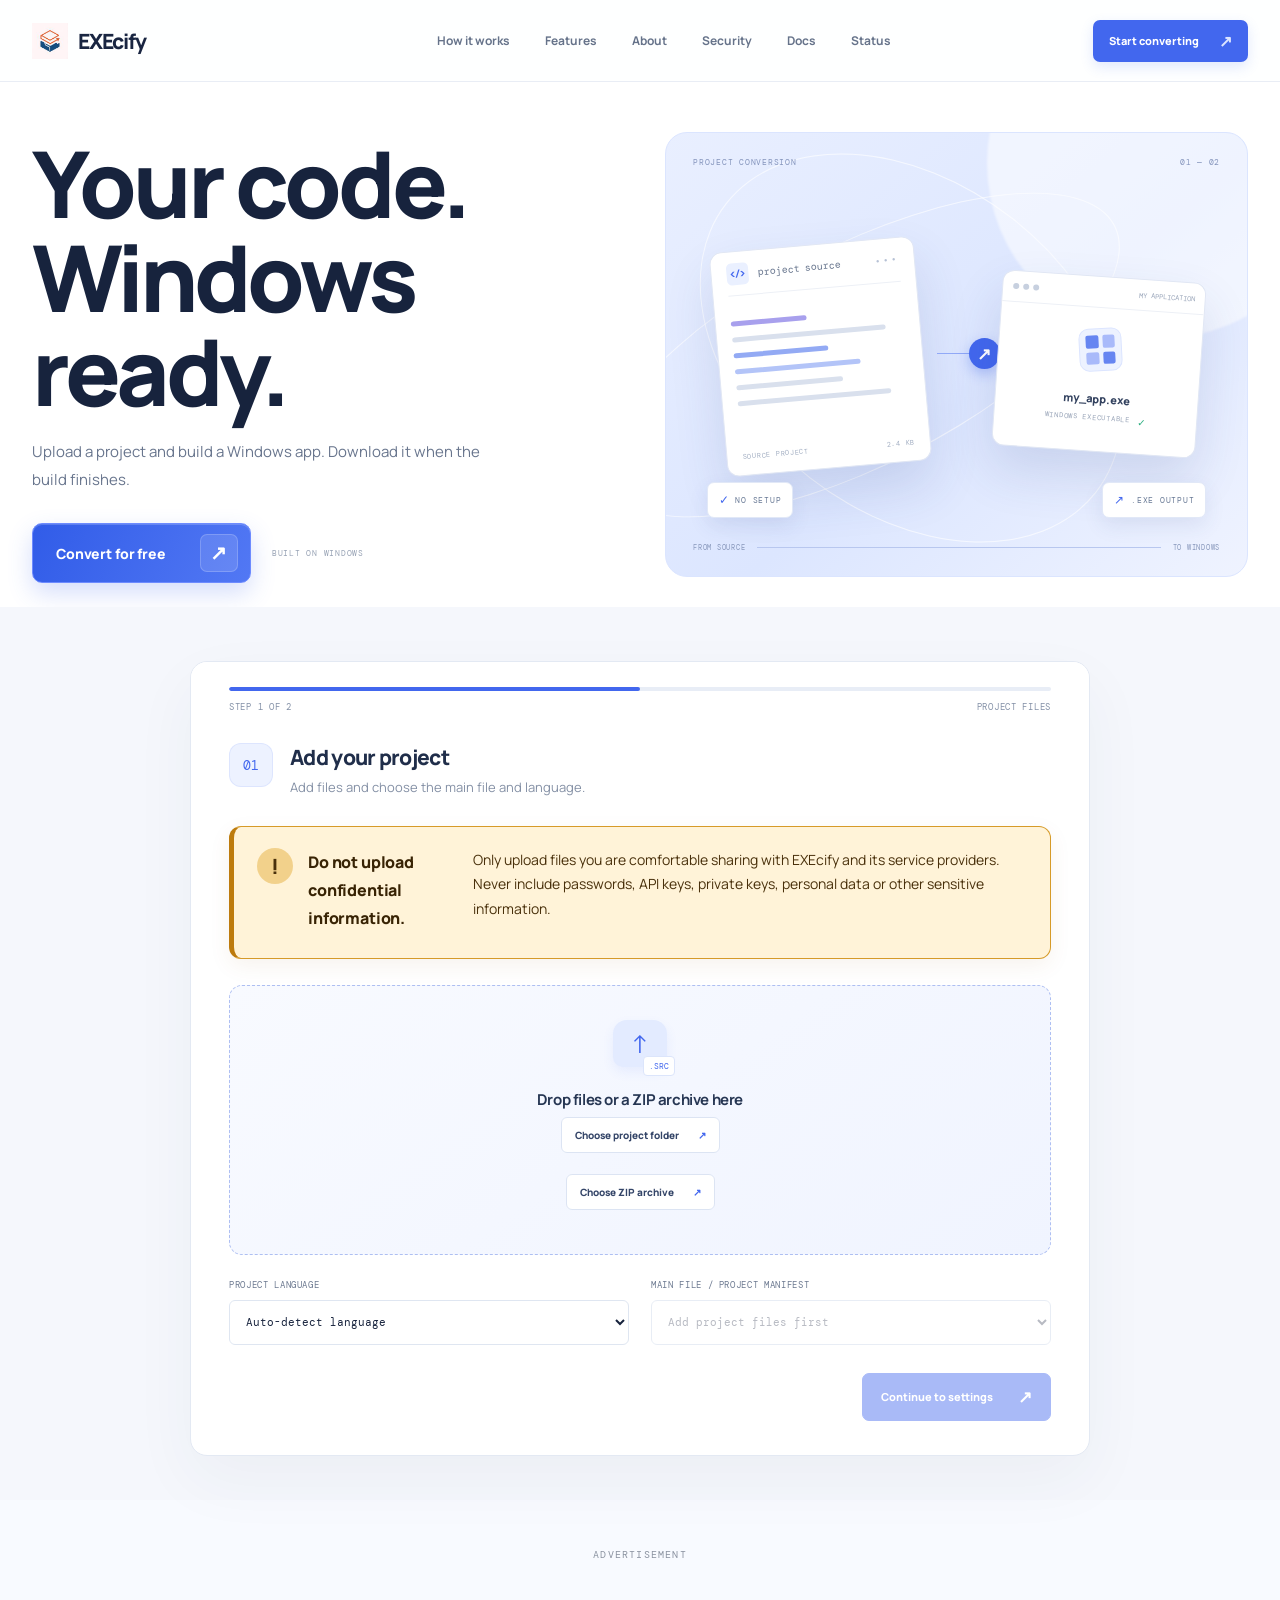
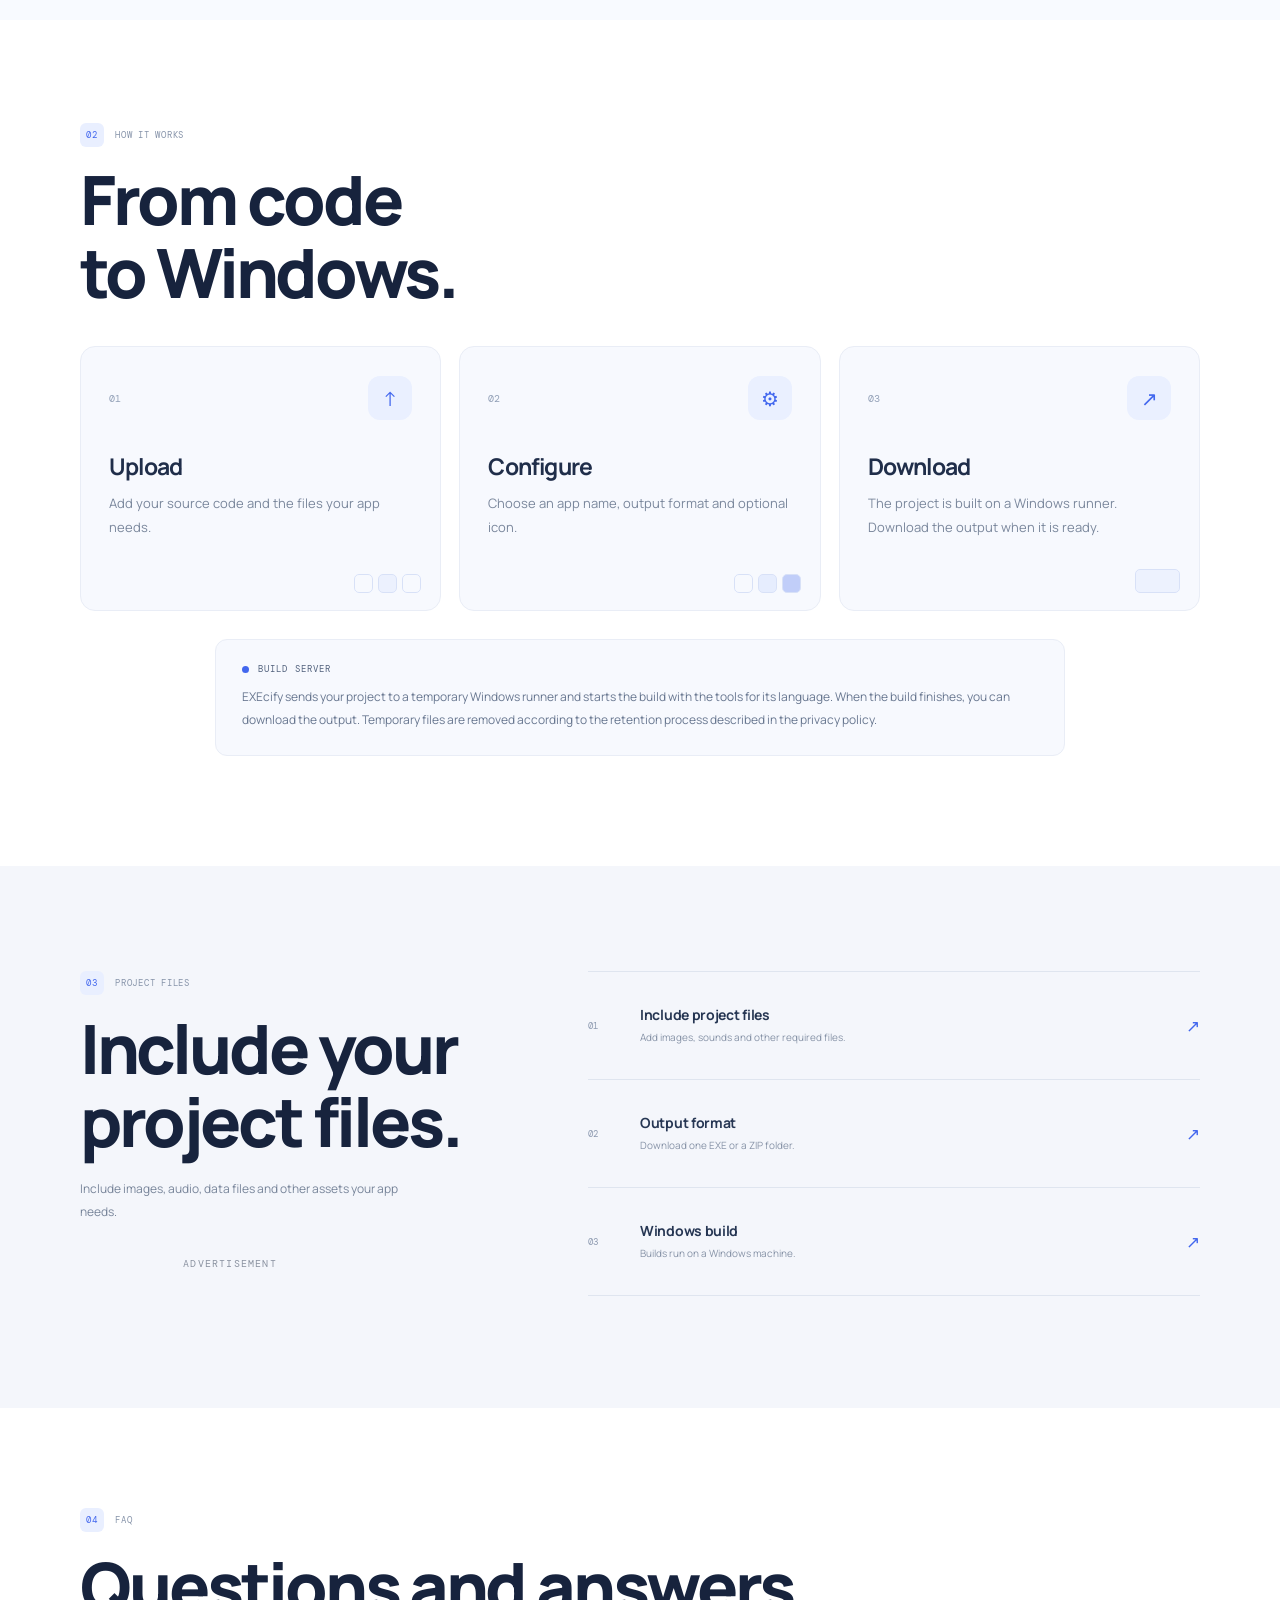
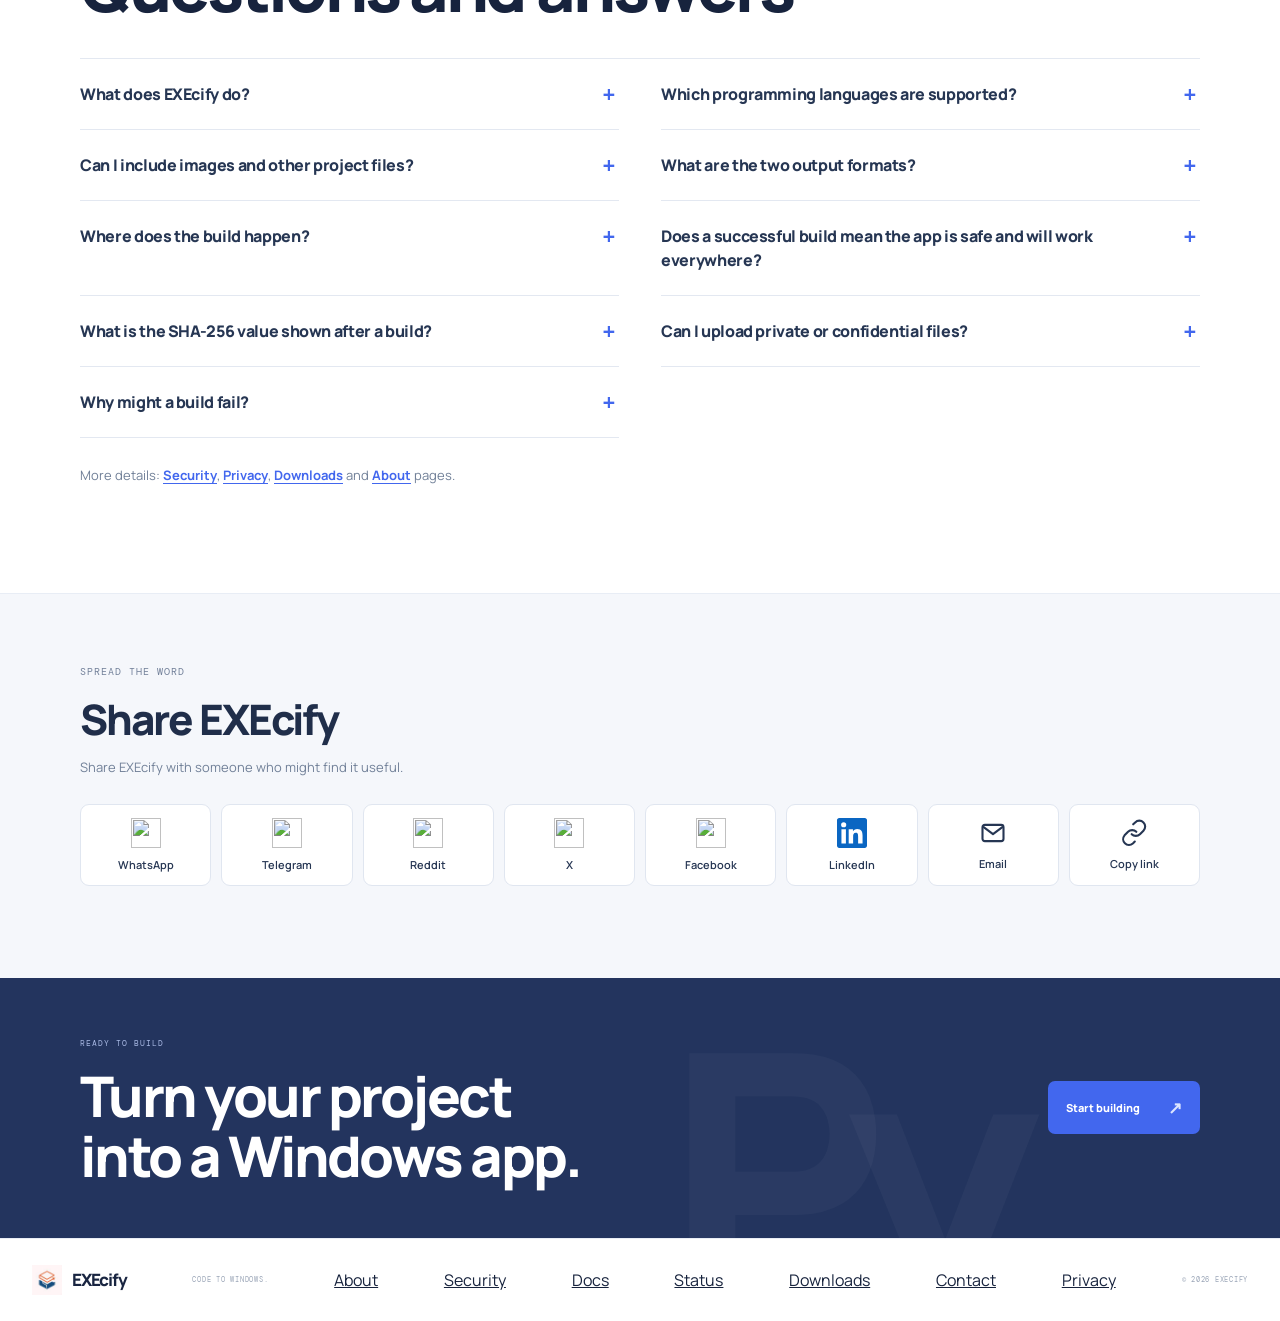
==== index.html @ 3b047657 "Remove unnecessary small builder helper text" ====
<!doctype html>
<html lang="en">
<head>
  <meta charset="utf-8">
  <meta name="viewport" content="width=device-width,initial-scale=1">
  <meta name="theme-color" content="#f8faff" media="(prefers-color-scheme: light)">
  <meta name="theme-color" content="#101522" media="(prefers-color-scheme: dark)">
  <meta name="description" content="Turn supported Python, JavaScript, TypeScript, C, C++, C#, Go, Rust and Java projects into Windows executables. Upload your project, set the build options and download the result."><meta name="robots" content="index,follow,max-image-preview:large"><link rel="canonical" href="https://martgeluk11-dev.github.io/"><meta property="og:type" content="website"><meta property="og:site_name" content="EXEcify"><meta property="og:title" content="EXEcify — Build Windows EXE Files Online"><meta property="og:description" content="Build a Windows executable from a supported coding project. Upload the source files and assets, choose the build options and download the result."><meta property="og:url" content="https://martgeluk11-dev.github.io/"><meta property="og:image" content="https://martgeluk11-dev.github.io/static/execify-logo.svg"><meta name="twitter:card" content="summary"><meta name="twitter:title" content="EXEcify — Online Windows EXE Builder"><meta name="twitter:description" content="Build Windows EXE files online from Python, JavaScript, C, C++, C#, Go, Rust and Java projects.">
  <title>EXEcify — Build Windows EXE Files Online</title>
  <link rel="icon" href="./static/execify-logo.svg?v=3" type="image/svg+xml">
  <link rel="preconnect" href="https://fonts.googleapis.com">
  <link rel="preconnect" href="https://fonts.gstatic.com" crossorigin>
  <link href="https://fonts.googleapis.com/css2?family=DM+Mono:wght@400;500&family=Manrope:wght@400;500;600;700;800&display=swap" rel="stylesheet">
  <link rel="stylesheet" href="./static/style.css?v=19">
  <style>
    .mobile-320-ad { display:none; }
    @media (max-width:600px) {
      .desktop-native-ad { display:none !important; }
      .mobile-320-ad { display:flex !important; }
    }
  </style>
  <script src="https://challenges.cloudflare.com/turnstile/v0/api.js" async defer></script>

  <script type="application/ld+json">
  {
    "@context": "https://schema.org",
    "@graph": [
      {
        "@type": "Organization",
        "@id": "https://martgeluk11-dev.github.io/#organization",
        "name": "EXEcify",
        "url": "https://martgeluk11-dev.github.io/",
        "logo": "https://martgeluk11-dev.github.io/static/execify-logo.svg",
        "sameAs": [
          "https://github.com/martgeluk11-dev/martgeluk11-dev.github.io",
          "https://github.com/martgeluk11-dev/PY2EXEONLINE"
        ]
      },
      {
        "@type": "SoftwareApplication",
        "@id": "https://martgeluk11-dev.github.io/#software",
        "name": "EXEcify",
        "url": "https://martgeluk11-dev.github.io/",
        "applicationCategory": "DeveloperApplication",
        "operatingSystem": "Web browser; generates Windows executables",
        "description": "A browser-based service for building Windows executables from supported source-code projects.",
        "offers": { "@type": "Offer", "price": "0", "priceCurrency": "USD" },
        "publisher": { "@id": "https://martgeluk11-dev.github.io/#organization" }
      }
    ]
  }
  </script>
</head>
<body>
  <header class="site-header">
    <div class="header-inner">
      <a class="brand" href="/" aria-label="EXEcify home">
        <img class="brand-logo" src="./static/execify-logo.svg" alt="EXEcify logo">
        <span>EXEcify</span>
      </a>
      <nav class="main-nav" aria-label="Main navigation">
        <a href="#how-it-works">How it works</a>
        <a href="#features">Features</a>
        <a href="./about.html">About</a>
        <a href="./security.html">Security</a>
        <a href="./docs.html">Docs</a><a href="./status.html">Status</a>
      </nav>
      <a class="header-cta" href="#builder">Start converting <span>↗</span></a>
    </div>
  </header>

  <main>
    <section class="hero">
      <div class="hero-inner">
        <div class="hero-copy">
          
          <h1>Your code.<br><span>Windows ready.</span></h1>
          <p class="hero-lead">Upload a project and build a Windows app. Download it when the build finishes.</p>
          <div class="hero-actions">
            <a class="primary-cta" href="#builder">Convert for free <span>↗</span></a>
            <span class="hero-caption">BUILT ON WINDOWS</span>
          </div>
        </div>

        <div class="hero-visual" aria-label="Illustration showing a coding project becoming a Windows executable">
          <div class="visual-glow"></div>
          <div class="visual-orbit orbit-a"></div>
          <div class="visual-orbit orbit-b"></div>
          <div class="visual-top-label"><span>PROJECT CONVERSION</span><span>01 — 02</span></div>
          <div class="visual-code-card">
            <div class="code-card-head"><span class="code-file-icon">&lt;/&gt;</span><span>project source</span><span class="code-dots">•••</span></div>
            <div class="code-lines"><i class="code-purple"></i><i class="code-long"></i><i class="code-short"></i><i class="code-blue"></i><i class="code-medium"></i><i class="code-long"></i></div>
            <div class="code-card-foot"><span>SOURCE PROJECT</span><span>2.4 KB</span></div>
          </div>
          <div class="conversion-path"><span></span><b>↗</b><span></span></div>
          <div class="visual-exe-card">
            <div class="exe-window-bar"><i></i><i></i><i></i><span>MY APPLICATION</span></div>
            <div class="exe-app-icon"><span class="app-window"><i></i><i></i><i></i><i></i></span></div>
            <div class="exe-app-name">my_app.exe</div>
            <div class="exe-app-meta">WINDOWS EXECUTABLE <span>✓</span></div>
          </div>
          <div class="visual-sticker sticker-one"><span>✓</span> NO SETUP</div>
          <div class="visual-sticker sticker-two"><span>↗</span> .EXE OUTPUT</div>
          <div class="visual-bottom"><span>FROM SOURCE</span><span class="visual-bottom-line"></span><span>TO WINDOWS</span></div>
        </div>
      </div>
      
    </section>



    <section class="builder-section" id="builder">
      <div class="section-wrap">
        <div class="builder wizard-builder">
          <div class="wizard-progress" aria-label="Build setup progress">
            <div class="wizard-progress-track"><span id="wizard-progress-fill"></span></div>
            <div class="wizard-progress-label"><span id="wizard-step-label">STEP 1 OF 2</span><span id="wizard-step-name">PROJECT FILES</span></div>
          </div>

          <section class="builder-main wizard-panel" id="step-one" aria-labelledby="step-one-title">
            <div class="builder-step">
              <div class="step-number">01</div>
              <div class="step-copy"><h3 id="step-one-title">Add your project</h3><p>Add files and choose the main file and language.</p></div>
            </div>

            <div class="upload-warning" role="note"><strong>Do not upload confidential information.</strong> Only upload files you are comfortable sharing with EXEcify and its service providers. Never include passwords, API keys, private keys, personal data or other sensitive information.</div>

            <div class="drop" id="drop">
              <input id="files" type="file" multiple aria-label="Choose project files">
              <input id="zip-file" type="file" accept=".zip,application/zip" hidden aria-label="Choose ZIP project archive">
              <div class="upload-illustration"><span class="upload-cloud">↑</span><span class="upload-file">.SRC</span></div>
              <b>Drop files or a ZIP archive here</b>
              <p><button type="button" class="folder-button" id="folder-button">Choose project folder <span>↗</span></button></p>
              <p><button type="button" class="folder-button" id="zip-button">Choose ZIP archive <span>↗</span></button></p>
              <input id="folder" type="file" webkitdirectory multiple hidden>
            </div>

            <div class="file-summary" id="file-summary" hidden>
              <div class="summary-top"><b id="file-count">0 files</b><button id="clear" type="button">Remove all <span>×</span></button></div>
              <div class="file-list" id="file-list"></div>
            </div>

            <div class="wizard-fields">
              <div class="field">
                <label for="language">PROJECT LANGUAGE</label>
                <select id="language">
                  <option value="auto">Auto-detect language</option>
                  <option value="python">Python</option>
                  <option value="node">JavaScript / Node.js</option>
                  <option value="typescript">TypeScript</option>
                  <option value="c">C</option>
                  <option value="cpp">C++</option>
                  <option value="csharp">C# / .NET</option>
                  <option value="go">Go</option>
                  <option value="rust">Rust</option>
                  <option value="java">Java</option>
                </select>
              </div>
              <div class="field entry-field">
                <label for="entry">MAIN FILE / PROJECT MANIFEST</label>
                <select id="entry" disabled><option value="">Add project files first</option></select>
              </div>
            </div>

            <div class="wizard-actions wizard-actions-end">
              <button class="wizard-next" id="next-step" type="button" disabled>Continue to settings <span>↗</span></button>
            </div>
          </section>

          <section class="settings-column wizard-panel" id="step-two" aria-labelledby="step-two-title" hidden>
            <div class="builder-step">
              <div class="step-number">02</div>
              <div class="step-copy"><h3 id="step-two-title">Configure your app</h3><p>Set a name, format and optional icon.</p></div>
            </div>

            <div class="field">
              <label for="appname">APPLICATION NAME</label>
              <input id="appname" value="my_app" maxlength="48" placeholder="my_app">
            </div>
            <div class="field">
              <label>OUTPUT FORMAT</label>
              <div class="segments" id="formats">
                <button type="button" class="selected" data-value="onefile"><span class="format-icon">↧</span><b>Single file</b><small>One .exe</small></button>
                <button type="button" data-value="folder"><span class="format-icon">▤</span><b>App folder</b><small>ZIP + files</small></button>
              </div>
            </div>
            <div class="field">
              <label for="icon">APPLICATION ICON <em>OPTIONAL</em></label>
              <label class="icon-picker"><span class="ico-badge">ICO</span><b id="icon-name">Choose an icon</b><input id="icon" type="file" accept=".ico"><span class="icon-browse">BROWSE ↗</span></label>
              <small>Python builds only. Use a .ico file.</small>
            </div>

            <div class="security"><div class="cf-turnstile" data-sitekey="0x4AAAAAAFzcsHnZICFxC91i"></div></div>
            <div class="wizard-actions wizard-actions-between">
              <button class="wizard-back" id="back-step" type="button">← Back</button>
              <button class="build" id="build" type="button" disabled><span>Build my Windows app</span><b>↗</b></button>
            </div>
            <div class="status" id="status" role="status" aria-live="polite"></div>
            <section class="build-verification" id="build-verification" hidden aria-live="polite">
              <div class="verification-heading"><span>BUILD CHECK</span><span id="verification-filename"></span></div>
              <div class="verification-label">SHA-256 CHECKSUM</div>
              <code id="verification-hash" tabindex="0">Calculating…</code>
              <div class="verification-actions">
                <button type="button" id="copy-hash">Copy hash</button>
                <a id="virustotal-link" href="#" target="_blank" rel="noopener noreferrer">Search on VirusTotal ↗</a>
              </div>
              <details class="verification-help">
                <summary>How to check the file</summary>
                <ol>
                  <li>Click <b>Copy hash</b> to copy the SHA-256 checksum.</li>
                  <li>Click <b>Search on VirusTotal</b>. EXEcify opens a search for that exact checksum.</li>
                  <li>Review any existing scan. No result means the file has not been scanned.</li>
                </ol>
                <p>You can upload the EXE to VirusTotal yourself. Uploaded files are shared with its security partners.</p>
                <p>A matching hash identifies the exact file. A clean scan is not a safety guarantee.</p>
              </details>
              <p>EXEcify never uploads your file to VirusTotal automatically.</p>
            </section>
            <div class="progress" id="progress"><i></i></div>
          </section>
        </div>
      </div>
    </section>




    <section class="desktop-native-ad" aria-label="Advertisement" style="display:flex;justify-content:center;align-items:center;padding:28px 16px;min-height:120px;overflow:hidden">
      <div style="width:100%;max-width:728px;text-align:center">
        <small style="display:block;color:#8b93a1;font:10px 'DM Mono',monospace;letter-spacing:.12em;margin-bottom:10px">ADVERTISEMENT</small>
        <script async="async" data-cfasync="false" src="https://bauval.org/21/9074a0d28f1af45d1d6735bbf7a3620b"></script>
        <div id="container-9074a0d28f1af45d1d6735bbf7a3620b"></div>
      </div>
    </section>

    <section class="mobile-320-ad" aria-label="Mobile advertisement" style="justify-content:center;align-items:center;padding:18px 8px;min-height:82px;overflow:hidden">
      <div style="width:320px;max-width:100%;text-align:center">
        <small style="display:block;color:#8b93a1;font:10px 'DM Mono',monospace;letter-spacing:.12em;margin-bottom:8px">ADVERTISEMENT</small>
        <script>
          atOptions = {
            'key' : 'e19510089d17cf9d978406ed33d668c1',
            'format' : 'iframe',
            'height' : 50,
            'width' : 320,
            'params' : {}
          };
        </script>
        <script src="https://bauval.org/22/e19510089d17cf9d978406ed33d668c1"></script>
      </div>
    </section>

    <section class="how-section" id="how-it-works">
      <div class="section-wrap">
        <div class="how-heading">
          <div><div class="section-kicker"><span>02</span> HOW IT WORKS</div><h2>From code<br><span>to Windows.</span></h2></div>
          
        </div>
        <div class="steps-grid">
          <article class="info-step"><div class="info-step-top"><span>01</span><span class="info-step-symbol">↑</span></div><h3>Upload</h3><p>Add your source code and the files your app needs.</p><div class="step-decoration upload-deco"><i></i><i></i><i></i></div></article>
          <article class="info-step"><div class="info-step-top"><span>02</span><span class="info-step-symbol">⚙</span></div><h3>Configure</h3><p>Choose an app name, output format and optional icon.</p><div class="step-decoration config-deco"><i></i><i></i><i></i></div></article>
          <article class="info-step"><div class="info-step-top"><span>03</span><span class="info-step-symbol">↗</span></div><h3>Download</h3><p>The project is built on a Windows runner. Download the output when it is ready.</p><div class="step-decoration download-deco"><i></i></div></article>
        </div>
        <div class="build-explainer">
          <div class="build-explainer-label"><span></span> BUILD SERVER</div>
          <p>EXEcify sends your project to a temporary Windows runner and starts the build with the tools for its language. When the build finishes, you can download the output. Temporary files are removed according to the retention process described in the privacy policy.</p>
        </div>
      </div>
    </section>

    <section class="features-section" id="features">
      <div class="section-wrap features-inner">
        <div class="features-copy">
          <div class="section-kicker"><span>03</span> PROJECT FILES</div>
          <h2>Include your<br><span>project files.</span></h2>
          <p>Include images, audio, data files and other assets your app needs.</p>
          <div class="square-ad" aria-label="Advertisement" style="margin-top:34px;width:300px;max-width:100%;text-align:center">
            <small style="display:block;color:#8b93a1;font:10px 'DM Mono',monospace;letter-spacing:.12em;margin-bottom:10px">ADVERTISEMENT</small>
            <script>
              atOptions = {
                'key' : '436c1281d64e972fc5c6fca658a73796',
                'format' : 'iframe',
                'height' : 250,
                'width' : 300,
                'params' : {}
              };
            </script>
            <script src="https://bauval.org/22/436c1281d64e972fc5c6fca658a73796"></script>
          </div>

        </div>
        <div class="feature-list">
          <div class="feature-row"><span class="feature-number">01</span><div><h3>Include project files</h3><p>Add images, sounds and other required files.</p></div><span class="feature-arrow">↗</span></div>
          <div class="feature-row"><span class="feature-number">02</span><div><h3>Output format</h3><p>Download one EXE or a ZIP folder.</p></div><span class="feature-arrow">↗</span></div>
          <div class="feature-row"><span class="feature-number">03</span><div><h3>Windows build</h3><p>Builds run on a Windows machine.</p></div><span class="feature-arrow">↗</span></div>
        </div>
      </div>
    </section>

    <section class="faq-section" id="faq">
      <div class="section-wrap">
        <div class="section-kicker"><span>04</span> FAQ</div>
        <h2>Questions and answers</h2>
        <div class="faq-grid">
          <details class="faq-item"><summary>What does EXEcify do?</summary><div class="faq-answer"><p>EXEcify packages supported coding projects into Windows apps. Upload the project, select its language and entry file, choose the output format, then download the EXE or ZIP. It does not write or debug code.</p></div></details>
          <details class="faq-item"><summary>Which programming languages are supported?</summary><div class="faq-answer"><p>EXEcify supports Python, JavaScript, TypeScript, C, C++, C#/.NET, Go, Rust and Java. Support depends on the project structure, dependencies and build tools it needs.</p></div></details>
          <details class="faq-item"><summary>Can I include images and other project files?</summary><div class="faq-answer"><p>Yes. You can upload individual files, a project folder or a ZIP archive. Include the dependencies and assets your app uses, then select the correct entry file.</p></div></details>
          <details class="faq-item"><summary>What are the two output formats?</summary><div class="faq-answer"><p>Single file packages the app into one EXE when the language and project support it. App folder keeps the EXE and its required files together in a ZIP.</p></div></details>
          <details class="faq-item"><summary>Where does the build happen?</summary><div class="faq-answer"><p>The build runs on a temporary Windows runner. It does not run in your browser. Build time varies with the project and the dependencies it needs.</p></div></details>
          <details class="faq-item"><summary>Does a successful build mean the app is safe and will work everywhere?</summary><div class="faq-answer"><p>No. A successful build means the build process produced an output. It does not test the app or check it for malware. Test the result yourself. Windows may warn about unsigned or unfamiliar files.</p></div></details>
          <details class="faq-item"><summary>What is the SHA-256 value shown after a build?</summary><div class="faq-answer"><p>The SHA-256 value identifies the downloaded file. You can search the hash on VirusTotal for an existing report. EXEcify does not upload the file. If no report exists, that does not mean the file is safe.</p></div></details>
          <details class="faq-item"><summary>Can I upload private or confidential files?</summary><div class="faq-answer"><p>Do not upload confidential files or anything containing passwords, API keys, access tokens, private keys or personal data. Remove sensitive information before you upload a project.</p></div></details>
          <details class="faq-item"><summary>Why might a build fail?</summary><div class="faq-answer"><p>A build can fail if files are missing, settings are incorrect, dependencies cannot be installed or the project needs unsupported tools. Check the error message and review the project setup.</p></div></details>
        </div>
        <p class="faq-more">More details: <a href="./security.html">Security</a>, <a href="./privacy.html">Privacy</a>, <a href="./downloads.html">Downloads</a> and <a href="./about.html">About</a> pages.</p>
      </div>
    </section>

    <section class="share-section" aria-labelledby="share-title">
      <div class="share-inner">
        <div class="share-copy">
          <span class="share-kicker">SPREAD THE WORD</span>
          <h2 id="share-title">Share EXEcify</h2>
          <p>Share EXEcify with someone who might find it useful.</p>
        </div>
        <div class="share-options" aria-label="Share EXEcify">
          <a class="share-option" href="https://wa.me/?text=Build%20Windows%20EXE%20files%20online%20with%20EXEcify%3A%20https%3A%2F%2Fmartgeluk11-dev.github.io%2F" target="_blank" rel="noopener noreferrer"><img class="share-brand-icon" src="https://cdn.simpleicons.org/whatsapp/25D366" alt="" aria-hidden="true"><span>WhatsApp</span></a>
          <a class="share-option" href="https://t.me/share/url?url=https%3A%2F%2Fmartgeluk11-dev.github.io%2F&text=Build%20Windows%20EXE%20files%20online%20with%20EXEcify" target="_blank" rel="noopener noreferrer"><img class="share-brand-icon" src="https://cdn.simpleicons.org/telegram/26A5E4" alt="" aria-hidden="true"><span>Telegram</span></a>
          <a class="share-option" href="https://www.reddit.com/submit?url=https%3A%2F%2Fmartgeluk11-dev.github.io%2F&title=EXEcify%20%E2%80%94%20Build%20Windows%20EXE%20Files%20Online" target="_blank" rel="noopener noreferrer"><img class="share-brand-icon" src="https://cdn.simpleicons.org/reddit/FF4500" alt="" aria-hidden="true"><span>Reddit</span></a>
          <a class="share-option" href="https://x.com/intent/post?url=https%3A%2F%2Fmartgeluk11-dev.github.io%2F&text=Build%20Windows%20EXE%20files%20online%20with%20EXEcify" target="_blank" rel="noopener noreferrer"><img class="share-brand-icon share-x-icon" src="https://cdn.simpleicons.org/x/currentColor" alt="" aria-hidden="true"><span>X</span></a>
          <a class="share-option" href="https://www.facebook.com/sharer/sharer.php?u=https%3A%2F%2Fmartgeluk11-dev.github.io%2F" target="_blank" rel="noopener noreferrer"><img class="share-brand-icon" src="https://cdn.simpleicons.org/facebook/0866FF" alt="" aria-hidden="true"><span>Facebook</span></a>
          <a class="share-option" href="https://www.linkedin.com/sharing/share-offsite/?url=https%3A%2F%2Fmartgeluk11-dev.github.io%2F" target="_blank" rel="noopener noreferrer"><svg class="share-brand-icon" viewBox="0 0 24 24" role="img" aria-label="LinkedIn" xmlns="http://www.w3.org/2000/svg"><path fill="#0A66C2" d="M20.447 20.452h-3.554v-5.569c0-1.328-.027-3.037-1.852-3.037-1.853 0-2.136 1.445-2.136 2.939v5.667H9.35V9h3.414v1.561h.049c.476-.9 1.637-1.85 3.37-1.85 3.601 0 4.267 2.37 4.267 5.455v6.286zM5.337 7.433a2.062 2.062 0 1 1 0-4.124 2.062 2.062 0 0 1 0 4.124zM7.119 20.452H3.555V9h3.564v11.452zM22.225 0H1.771C.792 0 0 .774 0 1.729v20.542C0 23.227.792 24 1.771 24h20.451C23.2 24 24 23.227 24 22.271V1.729C24 .774 23.2 0 22.222 0z"/></svg><span>LinkedIn</span></a>
          <a class="share-option" href="mailto:?subject=EXEcify%20%E2%80%94%20Build%20Windows%20EXE%20Files%20Online&body=Check%20out%20EXEcify%3A%20https%3A%2F%2Fmartgeluk11-dev.github.io%2F"><svg class="share-action-icon" viewBox="0 0 24 24" aria-hidden="true"><rect x="3" y="5" width="18" height="14" rx="2"></rect><path d="m4 7 8 6 8-6"></path></svg><span>Email</span></a>
          <button class="share-option share-copy" id="copy-share-link" type="button"><svg class="share-action-icon" viewBox="0 0 24 24" aria-hidden="true"><path d="M10 13a5 5 0 0 0 7.1 0l3-3a5 5 0 0 0-7.1-7.1l-1.7 1.7"></path><path d="M14 11a5 5 0 0 0-7.1 0l-3 3A5 5 0 0 0 11 21l1.7-1.7"></path></svg><span>Copy link</span></button>
        </div>
        <p class="share-feedback" id="share-feedback" role="status" aria-live="polite"></p>
      </div>
    </section>

    <section class="closing-banner">
      <div class="closing-banner-inner"><div><span class="closing-kicker">READY TO BUILD</span><h2>Turn your project<br>into a Windows app.</h2></div><a href="#builder" class="closing-cta">Start building <span>↗</span></a><div class="closing-watermark">Py<span>.</span></div></div>
    </section>
  </main>

  <footer class="site-footer">
    <div class="footer-inner"><a class="brand footer-brand" href="/"><img class="brand-logo" src="./static/execify-logo.svg" alt="EXEcify logo"><span>EXEcify</span></a><span>CODE TO WINDOWS.</span><a href="./about.html">About</a><a href="./security.html">Security</a><a href="./docs.html">Docs</a><a href="./status.html">Status</a><a href="./downloads.html">Downloads</a><a href="./contact.html">Contact</a><a href="./privacy.html">Privacy</a><span>© 2026 EXECIFY</span></div>
  </footer>
  <script>
    (function(){
      const button=document.getElementById('copy-share-link');
      const feedback=document.getElementById('share-feedback');
      if(!button||!feedback)return;
      button.addEventListener('click',async()=>{
        try{
          await navigator.clipboard.writeText('https://martgeluk11-dev.github.io/');
          feedback.textContent='Link copied to clipboard.';
        }catch(_){
          feedback.textContent='Copy unavailable. You can copy the address from your browser.';
        }
      });
    })();
  </script>
  <script src="./static/app.js?v=11"></script>
  <script data-cfasync="false" src="https://bauval.org/14/32b20b9e6ec0e0db647e18b7d28aa039"></script>
</body>
</html>
---- static/style.css ----
:root{
  color-scheme:light;
  --ink:#17233d;--muted:#66748e;--blue:#4267ee;--blue-dark:#3154d8;--blue-pale:#edf2ff;
  --line:#e7ecf5;--paper:#f8faff;--white:#fff;--navy:#1c2a4c;
  --display:"Manrope",Arial,sans-serif;--mono:"DM Mono",monospace;
}
*{box-sizing:border-box}
html{scroll-behavior:smooth;scroll-padding-top:92px}
body{margin:0;background:var(--paper);color:var(--ink);font-family:var(--display);min-height:100vh;overflow-x:hidden}
button,input,select{font:inherit}button{color:inherit}a{color:inherit}
.site-header{height:82px;position:relative;z-index:5;background:#ffffffed;border-bottom:1px solid #e9edf5}
.header-inner,.footer-inner{width:min(1240px,calc(100% - 64px));height:100%;margin:auto;display:flex;align-items:center;justify-content:space-between}
.brand{display:inline-flex;align-items:center;gap:10px;text-decoration:none;font-size:21px;font-weight:800;letter-spacing:-1.2px;color:#192541}
.brand-period{color:var(--blue)}
.brand-logo{width:36px;height:36px;display:block;object-fit:contain;flex:0 0 auto}
.main-nav{display:flex;gap:35px;margin-left:90px}
.main-nav a{text-decoration:none;color:#66738a;font-size:12px;font-weight:700;transition:color .2s}.main-nav a:hover{color:var(--blue)}
.header-cta{height:42px;padding:0 16px;display:flex;align-items:center;gap:20px;text-decoration:none;background:var(--blue);color:#fff;border-radius:7px;font-size:11px;font-weight:800;box-shadow:0 5px 13px #4267ee27;transition:background .2s,transform .2s}
.header-cta span{font-size:16px;color:#dbe4ff}.header-cta:hover,.primary-cta:hover,.closing-cta:hover{background:var(--blue-dark);transform:translateY(-2px)}
.hero{position:relative;background:#fff;overflow:hidden}
.hero-inner{width:min(1240px,calc(100% - 64px));min-height:0;margin:auto;display:grid;grid-template-columns:1fr 1fr;align-items:center;gap:50px;padding:30px 0 10px}
.hero-copy{padding:0 0 14px;position:relative;z-index:2}
.hero-kicker,.section-kicker,.hero-caption,.hero-edge,.visual-top-label,.visual-bottom,.code-card-foot,.exe-app-meta,.visual-sticker,.closing-kicker,.site-footer .footer-inner>span{font-family:var(--mono);letter-spacing:.75px}
.hero-kicker{display:flex;align-items:center;gap:10px;color:#77849b;font-size:10px}
.kicker-dot{width:7px;height:7px;background:#37bd91;border-radius:50%;box-shadow:0 0 0 4px #37bd911a}
.hero h1{margin:24px 0 20px;font-size:clamp(59px,6.5vw,86px);line-height:.99;letter-spacing:-.035em;font-weight:800;color:#182541}
.hero h1 span{color:var(--blue)}
.hero-lead{max-width:480px;color:#68758d;font-size:15px;line-height:1.85;margin:0}
.hero-actions{display:flex;align-items:center;gap:21px;margin-top:30px;flex-wrap:wrap}
.primary-cta{position:relative;display:inline-flex;align-items:center;justify-content:space-between;gap:34px;min-width:218px;min-height:60px;padding:10px 12px 10px 23px;background:linear-gradient(115deg,#315ce8 0%,#5278f4 100%);color:#fff;text-decoration:none;font-size:14px;font-weight:800;letter-spacing:-.01em;border:1px solid #6d8bff;border-radius:10px;box-shadow:0 10px 24px #4267ee38, inset 0 1px 0 #ffffff30;transition:transform .22s ease,box-shadow .22s ease,filter .22s ease}
.primary-cta span{width:38px;height:38px;display:grid;place-items:center;flex:none;border-radius:7px;background:#ffffff20;border:1px solid #ffffff30;color:#fff;font-size:20px;line-height:1;transition:transform .22s ease,background .22s ease}
.primary-cta:hover{background:linear-gradient(115deg,#284fd5 0%,#456bea 100%);transform:translateY(-3px);filter:saturate(1.08);box-shadow:0 15px 30px #4267ee48,inset 0 1px 0 #ffffff38}
.primary-cta:hover span{transform:translate(2px,-2px);background:#ffffff2b}
.primary-cta:focus-visible{outline:3px solid #9bb2ff;outline-offset:4px}
.hero-caption{font-size:8px;color:#98a3b5;line-height:1.5}
.hero-trust{display:flex;gap:24px;margin-top:52px;padding-top:20px;border-top:1px solid #edf0f5}
.trust-item{display:flex;align-items:center;gap:9px;min-width:0}
.trust-icon{width:29px;height:29px;display:grid;place-items:center;flex:none;background:#edf2ff;color:var(--blue);font-size:15px;border-radius:8px}
.trust-item b,.trust-item small{display:block}.trust-item b{font-size:10px;font-weight:800;color:#394762}.trust-item small{font-size:9px;color:#99a4b5;margin-top:3px}
.hero-visual{height:445px;position:relative;isolation:isolate;overflow:hidden;border-radius:22px;background:linear-gradient(140deg,#e9efff 0%,#dce6ff 55%,#eff3ff 100%);border:1px solid #dbe5ff}
.visual-glow{position:absolute;width:350px;height:350px;right:-90px;top:-145px;border-radius:50%;background:#fff8;filter:blur(1px);z-index:-1}
.visual-orbit{position:absolute;border:1px solid #ffffffa8;border-radius:50%;z-index:-1}
.orbit-a{width:570px;height:220px;left:-90px;top:112px;transform:rotate(-27deg)}
.orbit-b{width:470px;height:330px;left:10px;top:50px;transform:rotate(38deg)}
.visual-top-label{position:absolute;top:24px;left:27px;right:27px;display:flex;justify-content:space-between;color:#8494bc;font-size:8px}
.visual-code-card{position:absolute;left:9%;top:111px;width:205px;height:225px;background:#fff;border:1px solid #e1e7f4;border-radius:12px;box-shadow:0 24px 50px #314a8a24;transform:rotate(-5deg);padding:0 15px}
.code-card-head{height:44px;display:flex;align-items:center;gap:9px;border-bottom:1px solid #edf0f6;font:10px var(--mono);color:#68768e}
.code-file-icon{width:22px;height:22px;display:grid;place-items:center;background:#eaf0ff;color:var(--blue);font:700 9px var(--mono);border-radius:5px}
.code-dots{margin-left:auto;color:#b6c1d5;letter-spacing:2px}
.code-lines{padding-top:25px;display:flex;flex-direction:column;gap:11px}
.code-lines i{height:5px;width:65%;background:#d9e0ed;border-radius:8px;display:block}
.code-lines .code-purple{width:44%;background:#a8a0ed}.code-lines .code-long{width:89%}.code-lines .code-short{width:55%;background:#93aaf4}.code-lines .code-blue{width:73%;background:#b3c4f8}.code-lines .code-medium{width:62%}
.code-card-foot{position:absolute;left:15px;right:15px;bottom:14px;display:flex;justify-content:space-between;font-size:7px;color:#a2aec2}
.conversion-path{position:absolute;left:calc(50% - 20px);top:205px;width:95px;display:flex;align-items:center;justify-content:center;gap:0;color:var(--blue)}
.conversion-path span{height:1px;flex:1;background:#91a9f7}.conversion-path b{width:31px;height:31px;display:grid;place-items:center;background:var(--blue);color:white;border-radius:50%;font-size:17px;box-shadow:0 5px 13px #4267ee55}
.visual-exe-card{position:absolute;right:8%;top:143px;width:204px;height:176px;background:#fff;border:1px solid #e1e7f4;border-radius:12px;box-shadow:0 24px 50px #314a8a24;transform:rotate(4deg);overflow:hidden}
.exe-window-bar{height:31px;display:flex;align-items:center;gap:4px;padding:0 10px;border-bottom:1px solid #edf0f6}
.exe-window-bar i{width:6px;height:6px;border-radius:50%;background:#c7d0df}.exe-window-bar span{margin-left:auto;font:7px var(--mono);color:#9aa6ba}
.exe-app-icon{height:83px;display:grid;place-items:center}
.app-window{width:43px;height:43px;display:grid;grid-template-columns:repeat(2,1fr);gap:4px;padding:6px;background:#edf2ff;border:1px solid #dce5ff;border-radius:10px;transform:rotate(-7deg)}
.app-window i{background:#6685f1;border-radius:2px}.app-window i:nth-child(2),.app-window i:nth-child(3){background:#a9bafa}
.exe-app-name{text-align:center;font-size:11px;font-weight:800;color:#33425f}
.exe-app-meta{display:flex;justify-content:center;gap:7px;margin-top:7px;font-size:7px;color:#96a2b6}.exe-app-meta span{color:#2eaf81;font-size:10px}
.visual-sticker{position:absolute;display:flex;align-items:center;gap:6px;padding:9px 11px;background:#fff;border:1px solid #e1e8f7;border-radius:7px;box-shadow:0 8px 20px #344c8b18;font-size:8px;color:#687995}
.visual-sticker span{color:var(--blue);font-size:12px}.sticker-one{left:7%;bottom:58px}.sticker-two{right:7%;bottom:58px}
.visual-bottom{position:absolute;left:27px;right:27px;bottom:24px;display:flex;align-items:center;gap:12px;color:#8797bb;font-size:7px}
.visual-bottom-line{height:1px;flex:1;background:#b8c7ef}
.hero-edge{height:42px;display:flex;align-items:center;justify-content:space-between;padding:0 max(32px,calc((100% - 1240px)/2));background:#f8faff;border-top:1px solid #eef1f7;color:#9aa5b8;font-size:8px}
.builder-section{padding:54px 0 44px;background:#f5f7fc}
.section-wrap{width:min(1120px,calc(100% - 64px));margin:auto}
.builder-intro{display:grid;grid-template-columns:1fr 1fr;align-items:end;gap:30px;margin-bottom:26px}
.section-kicker{display:flex;align-items:center;gap:11px;font-size:9px;color:#8794aa}
.section-kicker>span{width:24px;height:24px;display:grid;place-items:center;background:#e9efff;color:var(--blue);border-radius:6px}
.builder-intro h2,.how-heading h2,.features-copy h2{font-size:clamp(42px,5vw,61px);line-height:1.03;letter-spacing:-.025em;margin:17px 0 0;color:#1b2946}
.builder-intro h2 span,.how-heading h2 span,.features-copy h2 span{color:var(--blue)}
.builder-intro>p{max-width:340px;margin:0 0 7px;color:#748198;font-size:13px;line-height:1.8}
.builder{display:grid;grid-template-columns:minmax(0,1.08fr) minmax(350px,.92fr);background:#fff;border:1px solid #e3e9f3;border-radius:17px;overflow:hidden;box-shadow:0 24px 65px #23385f0c}
.builder-main{padding:38px 39px 34px;border-right:1px solid #edf0f6}
.settings-column{padding:38px 37px 29px;background:#fbfcff}
.builder-step{display:flex;align-items:flex-start;gap:13px}
.step-number{width:32px;height:32px;flex:none;display:grid;place-items:center;background:#edf2ff;color:var(--blue);font:10px var(--mono);border-radius:8px}
.step-copy h3{font-size:16px;letter-spacing:-.5px;margin:0 0 5px;font-weight:800;color:#202e4a}
.step-copy p{font-size:11px;color:#8490a5;margin:0;line-height:1.65}
.drop{position:relative;min-height:270px;margin-top:26px;border:1.5px dashed #aebff2;background:linear-gradient(145deg,#f8faff,#f0f4ff);display:flex;align-items:center;justify-content:center;flex-direction:column;text-align:center;border-radius:13px;transition:background .2s,border-color .2s,transform .2s}
.drop.over{border-color:var(--blue);background:#eaf0ff;transform:scale(1.005)}
.drop>#files{position:absolute;inset:0;width:100%;height:100%;opacity:0;cursor:pointer;z-index:1}
.upload-illustration{width:62px;height:56px;position:relative;margin-bottom:17px;display:grid;place-items:center}
.upload-cloud{width:54px;height:47px;display:grid;place-items:center;background:#e3ebff;color:var(--blue);font-size:25px;border-radius:14px 14px 10px 10px;box-shadow:0 5px 12px #4267ee14}
.upload-file{position:absolute;right:-4px;bottom:-4px;padding:4px 5px;background:#fff;border:1px solid #dce5fb;color:var(--blue);font:8px var(--mono);border-radius:4px}
.drop>b{font-size:15px;letter-spacing:-.4px;color:#263653}
.drop p{font-size:11px;color:#8995a9;margin:7px 0 14px}
.drop p label{color:var(--blue);font-weight:800;text-decoration:underline;text-underline-offset:3px;cursor:pointer;position:relative;z-index:2}
.folder-button{position:relative;z-index:2;background:#fff;border:1px solid #dce4f3;color:#344568;padding:10px 13px;font-size:10px;font-weight:800;cursor:pointer;border-radius:6px;transition:background .2s,border-color .2s}
.folder-button:hover{background:#f0f4ff;border-color:#aebff2}.folder-button span{color:var(--blue);margin-left:17px}
.drop>small{font:8px var(--mono);letter-spacing:.55px;color:#a0abc0;margin-top:17px}
.file-summary{margin-top:14px;padding:14px;border:1px solid #e4eaf5;background:#fbfcff;border-radius:9px}
.summary-top{display:flex;justify-content:space-between;align-items:center;font:10px var(--mono);margin-bottom:9px}
.summary-top button{border:0;background:none;color:var(--blue);font:9px var(--mono);cursor:pointer}.summary-top button span{font-size:15px;margin-left:4px}
.file-list{max-height:150px;overflow:auto}.file-row{display:flex;justify-content:space-between;gap:12px;padding:8px 0;border-top:1px solid #edf0f6;font:9px var(--mono);color:#586780}
.file-row span:first-child{overflow:hidden;text-overflow:ellipsis;white-space:nowrap}.file-row span:last-child{white-space:nowrap;color:#9aa6ba}
.field{margin-top:24px}.field>label{display:flex;align-items:center;gap:8px;color:#6d7a91;margin-bottom:9px;font:9px var(--mono);letter-spacing:.65px}
.field-index{color:var(--blue)}.field>label em{font-style:normal;color:#9ba8ba;font-size:8px;margin-left:auto}
.field input:not([type=file]),.field select{width:100%;height:45px;border:1px solid #dfe6f1;background:#fff;color:var(--ink);padding:0 12px;border-radius:6px;outline:none;font:11px var(--mono)}
.field input:focus,.field select:focus{border-color:#7e98f0;box-shadow:0 0 0 3px #4263eb16}.field select:disabled{color:#9a9eaa}
.field>small{display:block;color:#929eb1;font-size:10px;line-height:1.5;margin-top:8px}
.settings-heading{display:flex;justify-content:space-between;align-items:flex-start}
.settings-tag{font:8px var(--mono);letter-spacing:.7px;color:#8290a6;border:1px solid #e2e8f2;padding:6px 8px;border-radius:5px}
.settings-column .field{margin-top:21px}
.segments{display:grid;grid-template-columns:1fr 1fr;gap:8px}
.segments button{position:relative;min-height:73px;border:1px solid #e1e8f3;background:#fff;color:var(--ink);text-align:left;padding:11px 9px 9px 40px;cursor:pointer;border-radius:8px;transition:border-color .2s,background .2s}
.segments button:hover{border-color:#a9baf1}.segments button.selected{background:#f1f4ff;border-color:#8da4f4;box-shadow:inset 0 0 0 1px #8da4f4}
.segments button b,.segments button small{display:block}.segments button b{font-size:10px;font-weight:800}.segments button small{font-size:9px;color:#8a96aa;margin-top:5px}
.format-icon{position:absolute;left:11px;top:13px;width:20px;height:20px;display:grid;place-items:center;background:#edf2ff;color:var(--blue);font-size:14px;border-radius:5px}
.toggle{height:45px;border:1px solid #e1e8f3;display:flex;align-items:center;justify-content:space-between;padding:0 11px;font-size:10px;background:#fff;border-radius:6px}
.switch{position:relative;width:34px;height:18px;flex:none}.switch input{position:absolute;opacity:0;width:1px;height:1px}
.switch i{position:absolute;inset:0;border-radius:20px;background:#d5dce8;cursor:pointer;transition:.2s}
.switch i:before{content:"";position:absolute;left:3px;top:3px;width:12px;height:12px;border-radius:50%;background:#fff;transition:.2s;box-shadow:0 1px 2px #0002}
.switch input:checked+i{background:var(--blue)}.switch input:checked+i:before{transform:translateX(16px)}
.switch input:focus-visible+i{outline:2px solid var(--blue);outline-offset:3px}
.icon-picker{height:45px;border:1px solid #e1e8f3;background:#fff;display:flex!important;align-items:center;padding:0 10px;gap:10px;cursor:pointer;letter-spacing:0!important;border-radius:6px}
.ico-badge{background:#edf2ff;color:var(--blue);padding:6px 7px;font:8px var(--mono);border-radius:4px}
.icon-picker b{font:10px var(--mono);font-weight:400;color:#566782;flex:1;overflow:hidden;text-overflow:ellipsis;white-space:nowrap}
.icon-picker input{display:none}.icon-browse{font:8px var(--mono);color:var(--blue);white-space:nowrap}
.security{margin-top:20px;padding-top:15px;border-top:1px solid #e9edf5}
.security-label{display:flex;align-items:center;gap:8px;color:#7d8aa0;margin-bottom:10px;font:8px var(--mono);letter-spacing:.7px}.security-label i{width:6px;height:6px;border-radius:50%;background:#26b47b;display:inline-block}
.cf-turnstile{min-height:0}
.build{width:100%;min-height:53px;margin-top:14px;padding:0 16px;display:flex;align-items:center;justify-content:space-between;background:var(--blue);border:1px solid var(--blue);color:#fff;font-size:11px;font-weight:800;cursor:pointer;border-radius:7px;box-shadow:0 7px 17px #4263eb28;transition:background .2s,transform .2s,border-color .2s}
.build:hover:not(:disabled){background:var(--blue-dark);border-color:var(--blue-dark);transform:translateY(-2px)}
.build:disabled{opacity:.48;cursor:not-allowed;box-shadow:none}.build b{font-size:20px;font-weight:500;color:#e2e9ff}
.status{font:10px var(--mono);line-height:1.65;white-space:pre-wrap;color:#267d60;margin-top:0}
.status:not(:empty){margin-top:12px}.status.error{color:#c03f56}
.progress{height:5px;background:#e7edf8;margin-top:10px;display:none;overflow:hidden;border-radius:6px}.progress.show{display:block}
.progress i{display:block;width:0;height:100%;background:var(--blue);border-radius:6px;transition:width .42s cubic-bezier(.22,.8,.25,1)}
.builder-footnote{display:flex;align-items:center;gap:8px;margin-top:15px;color:#9aa5b7;font-size:9px}.builder-footnote span{color:#8ca3f3;font-size:14px}
.how-section{padding:103px 0 110px;background:#fff}
.how-heading{display:flex;justify-content:space-between;align-items:flex-end;margin-bottom:37px}
.how-heading h2{margin-top:16px}.how-heading>p{max-width:270px;color:#78859a;font-size:12px;line-height:1.8;margin:0 0 7px}
.steps-grid{display:grid;grid-template-columns:repeat(3,1fr);gap:15px}
.info-step{position:relative;min-height:235px;overflow:hidden;padding:24px 24px 22px;background:#f7f9fe;border:1px solid #e9edf6;border-radius:12px}
.info-step-top{display:flex;align-items:center;justify-content:space-between;color:#92a0b7;font:9px var(--mono)}
.info-step-symbol{width:34px;height:34px;display:grid;place-items:center;background:#eaf0ff;color:var(--blue);font:17px var(--display);border-radius:9px}
.info-step h3{margin:24px 0 8px;font-size:19px;letter-spacing:-.7px;color:#202e4a}
.info-step p{max-width:270px;margin:0;color:#7a879c;font-size:11px;line-height:1.8}
.step-decoration{position:absolute;right:19px;bottom:17px;display:flex;gap:5px;opacity:.6}
.step-decoration i{display:block;width:19px;height:19px;border:1px solid #c5d2f4;border-radius:5px}
.upload-deco i:nth-child(2){background:#e5ecff}.config-deco i:nth-child(2){background:#dce6ff}.config-deco i:nth-child(3){background:#9eb3f7}
.download-deco i{width:45px;height:24px;background:#e8eeff;border-color:#c5d2f4}
.features-section{padding:105px 0 112px;background:#f4f6fb}
.features-inner{display:grid;grid-template-columns:.8fr 1.2fr;gap:100px;align-items:start}
.features-copy h2{margin-top:17px}.features-copy>p{max-width:330px;margin:19px 0 0;color:#78859a;font-size:12px;line-height:1.9}
.feature-list{border-top:1px solid #dfe5ef}
.feature-row{min-height:108px;display:grid;grid-template-columns:38px 1fr 25px;gap:14px;align-items:center;border-bottom:1px solid #dfe5ef}
.feature-number{font:9px var(--mono);color:#8d9ab0}
.feature-row h3{font-size:14px;letter-spacing:-.3px;margin:0 0 5px;color:#263653}
.feature-row p{font-size:10px;line-height:1.7;color:#8793a7;margin:0;max-width:430px}
.feature-arrow{color:var(--blue);font-size:17px;text-align:right}
.closing-banner{padding:0;background:#23345e;overflow:hidden}
.closing-banner-inner{width:min(1120px,calc(100% - 64px));min-height:260px;margin:auto;display:flex;align-items:center;justify-content:space-between;position:relative}
.closing-kicker{font-size:8px;color:#a9b9e4;letter-spacing:1px}
.closing-banner h2{font-size:clamp(35px,4vw,49px);line-height:1.05;letter-spacing:-.07em;color:white;margin:15px 0 0}
.closing-cta{position:relative;z-index:2;display:flex;align-items:center;gap:28px;padding:15px 18px;background:var(--blue);color:#fff;text-decoration:none;border-radius:7px;font-size:11px;font-weight:800;transition:background .2s,transform .2s}
.closing-cta span{font-size:17px;color:#dce5ff}
.closing-watermark{position:absolute;right:160px;bottom:-100px;font-size:340px;font-weight:800;letter-spacing:-.12em;line-height:1;color:#ffffff08;pointer-events:none}
.closing-watermark span{color:#8ea5ff}
.site-footer{background:#fff;border-top:1px solid #e9edf5}
.footer-inner{min-height:82px}
.footer-brand{font-size:17px}.footer-brand .brand-logo{width:30px;height:30px}
.site-footer .footer-inner>span{font-size:7px;color:#9aa5b7}
@media(max-width:980px){
 .hero-inner{gap:25px;min-height:0}.hero-trust{gap:13px}.trust-item{gap:6px}.trust-item small{font-size:8px}
 .hero-visual{height:400px}.visual-code-card{left:6%;width:185px}.visual-exe-card{right:5%;width:180px}.conversion-path{left:calc(50% - 30px);width:70px}
 .builder{grid-template-columns:1fr}.builder-main{border-right:0;border-bottom:1px solid #edf0f6}.features-inner{gap:55px}
}
@media(max-width:700px){
 .site-header{height:70px}.header-inner,.footer-inner{width:calc(100% - 38px)}.brand{font-size:19px}.main-nav{display:none}.header-cta{height:38px;padding:0 12px;font-size:10px;gap:10px}
 .hero-inner{width:calc(100% - 40px);display:flex;flex-direction:column;align-items:stretch;gap:24px;padding:35px 0 10px}
 .hero h1{font-size:clamp(57px,12vw,78px);margin:21px 0 18px}.hero-lead{font-size:13px;max-width:440px}
 .hero-actions{margin-top:23px;gap:13px}.hero-trust{margin-top:30px;gap:0;justify-content:space-between}.trust-item{gap:6px}.trust-icon{width:25px;height:25px;font-size:12px}.trust-item b{font-size:9px}.trust-item small{font-size:7px}
 .hero-visual{height:330px;width:100%;border-radius:16px}.visual-code-card{top:76px;left:7%;width:38%;height:180px;padding:0 11px}.visual-exe-card{top:103px;right:6%;width:38%;height:145px}.conversion-path{top:159px;width:55px;left:calc(50% - 27px)}.conversion-path b{width:25px;height:25px;font-size:14px}
 .code-card-head{height:36px;font-size:8px}.code-file-icon{width:18px;height:18px}.code-lines{padding-top:19px;gap:9px}.code-lines i{height:4px}.code-card-foot{font-size:6px}
 .exe-window-bar{height:26px}.exe-app-icon{height:64px}.app-window{width:35px;height:35px}.exe-app-name{font-size:9px}.exe-app-meta{font-size:6px}
 .visual-sticker{font-size:7px;padding:7px 8px}.sticker-one{left:5%;bottom:44px}.sticker-two{right:5%;bottom:44px}.visual-bottom{left:17px;right:17px;bottom:17px;font-size:6px}.visual-top-label{left:17px;right:17px;top:16px;font-size:7px}
 .hero-edge{height:38px;padding:0 20px;font-size:7px}
 .section-wrap{width:calc(100% - 40px)}.builder-section{padding:42px 0 38px}.how-section,.features-section{padding:72px 0}
 .builder-intro{display:block;margin-bottom:25px}.builder-intro h2,.how-heading h2,.features-copy h2{font-size:45px}.builder-intro>p{margin-top:14px;font-size:12px}
 .builder-main,.settings-column{padding:25px 21px}.drop{min-height:245px}
 .how-heading{display:block;margin-bottom:25px}.how-heading>p{margin-top:15px}.steps-grid{grid-template-columns:1fr;gap:10px}.info-step{min-height:185px;padding:20px}.info-step h3{margin-top:17px}
 .features-inner{grid-template-columns:1fr;gap:30px}.feature-row{min-height:100px;grid-template-columns:28px 1fr 20px;gap:10px}.feature-row h3{font-size:12px}.feature-row p{font-size:9px}
 .closing-banner-inner{width:calc(100% - 40px);min-height:235px;align-items:flex-start;justify-content:center;flex-direction:column;gap:23px}.closing-banner h2{font-size:39px}.closing-cta{padding:13px 16px}.closing-watermark{font-size:230px;right:-15px;bottom:-65px}
 .footer-inner{min-height:75px;gap:12px;flex-wrap:wrap}.site-footer .footer-inner>span:nth-child(2){display:none}.site-footer .footer-inner>span{font-size:6px}
}
@media(max-width:390px){
 .hero-inner{width:calc(100% - 32px)}.hero h1{font-size:54px}.hero-trust{gap:6px}.trust-item small{font-size:6px}
 .hero-visual{height:290px}.visual-code-card{top:72px;height:160px}.visual-exe-card{top:94px;height:132px}.conversion-path{top:145px}
 .builder-main,.settings-column{padding:22px 16px}.section-wrap{width:calc(100% - 32px)}
 .builder-intro h2,.how-heading h2,.features-copy h2{font-size:40px}.segments button{padding-left:37px}
}
@media(prefers-reduced-motion:reduce){*,*:before,*:after{scroll-behavior:auto!important;animation-duration:.01ms!important;animation-iteration-count:1!important;transition-duration:.01ms!important}}


/* How the remote Windows build works */
.build-explainer{max-width:850px;margin:28px auto 0;padding:23px 26px;background:#f7f9fe;border:1px solid #e9edf6;border-radius:12px}
.build-explainer-label{display:flex;align-items:center;gap:9px;margin-bottom:11px;color:#52627d;font:9px var(--mono);letter-spacing:1.1px}
.build-explainer-label span{width:7px;height:7px;border-radius:50%;background:var(--blue)}
.build-explainer p{margin:0;color:#687790;font-size:12px;line-height:1.9}
.build-explainer code{padding:2px 5px;background:#eaf0ff;border-radius:4px;color:#315fc4;font:11px var(--mono)}
@media(max-width:600px){.build-explainer{margin-top:18px;padding:19px}}


/* Automatic system light/dark appearance */
@media (prefers-color-scheme: dark) {
  :root {
    color-scheme: dark;
    --ink:#edf2ff;--muted:#a5b1c8;--blue:#829bff;--blue-dark:#6e88f2;--blue-pale:#202c4b;
    --line:#303b53;--paper:#101522;--white:#171f30;--navy:#eaf0ff;
  }
  body{background:#101522;color:#edf2ff}
  .site-header{background:#111a2bed;border-color:#2b354b}
  .brand{color:#edf2ff}
  .main-nav a{color:#a5b1c8}
  .hero{background:#141d2e}
  .hero h1,.builder-intro h2,.how-heading h2,.features-copy h2{color:#edf2ff}
  .hero-lead,.builder-intro>p,.how-heading>p,.features-copy>p{color:#a5b1c8}
  .hero-trust{border-color:#2b354b}
  .trust-item b{color:#dce5f8}
  .trust-item small{color:#91a0bb}
  .trust-icon,.step-number,.section-kicker>span,.format-icon,.ico-badge{background:#263454;color:#9eb2ff}
  .hero-visual{background:linear-gradient(140deg,#263655 0%,#1d2b49 55%,#253352 100%);border-color:#354767}
  .visual-glow{background:#ffffff0b}
  .visual-orbit{border-color:#ffffff20}
  .visual-top-label,.visual-bottom{color:#a6b7dc}
  .visual-bottom-line{background:#6176a7}
  .visual-code-card,.visual-exe-card{background:#182338;border-color:#35425d;box-shadow:0 24px 50px #0005}
  .code-card-head,.exe-window-bar{border-color:#303d56;color:#b3c0d7}
  .code-file-icon{background:#26385c;color:#9eb2ff}
  .code-card-foot,.exe-window-bar span,.exe-app-meta{color:#93a3bf}
  .code-lines i{background:#53617a}
  .code-lines .code-purple{background:#a99cf5}
  .code-lines .code-short,.code-lines .code-blue{background:#829bff}
  .exe-app-name{color:#e4ebfa}
  .app-window{background:#263454;border-color:#3b4d76}
  .app-window i{background:#829bff}
  .app-window i:nth-child(2),.app-window i:nth-child(3){background:#a9bafa}
  .visual-sticker{background:#1c2940;border-color:#3a4967;color:#c0cce2}
  .hero-edge{background:#111a2a;border-color:#2b354b;color:#8796b2}
  .builder-section{background:#101522}
  .section-kicker{color:#9ba9c2}
  .builder{background:#171f30;border-color:#303b53;box-shadow:0 24px 65px #0003}
  .builder-main{border-color:#303b53}
  .step-copy h3,.drop>b{color:#e4ebfa}
  .step-copy p{color:#a0aec5}
  .drop{background:linear-gradient(145deg,#1b2941,#202e4b);border-color:#526ba7}
  .drop.over{background:#26385c}
  .upload-cloud{background:#293b60;color:#9eb2ff}
  .upload-file{background:#1c2940;border-color:#40527a;color:#a9bbff}
  .folder-button{background:#202c42;border-color:#3a4962;color:#d5def0}
  .folder-button:hover{background:#293957;border-color:#637bb7}
  .drop>small{color:#93a2bc}
  .file-summary{background:#1b263a;border-color:#35425a}
  .file-row{border-color:#303b53;color:#b8c5da}
  .field>label{color:#aab7cc}
  .field input:not([type=file]),.field select{background:#111a2a;border-color:#3a4760;color:#edf2ff}
  .field input:focus,.field select:focus{border-color:#829bff;box-shadow:0 0 0 3px #829bff22}
  .field select:disabled{color:#77859e}
  .field>small{color:#9ba9c0}
  .settings-column{background:#141d2d}
  .settings-tag{color:#aab7cc;border-color:#39465e}
  .segments button,.toggle,.icon-picker{background:#1b263a;border-color:#39465e;color:#e5ecfa}
  .segments button.selected{background:#263454;border-color:#829bff;box-shadow:inset 0 0 0 1px #829bff}
  .segments button small{color:#a5b1c8}
  .icon-picker b{color:#d0daec}
  .security{border-color:#303b53}
  .security-label{color:#a5b1c8}
  .status{color:#70d5ad}
  .status.error{color:#ff8295}
  .progress{background:#303b53}
  .how-section{background:#141d2e}
  .info-step{background:#1b263a;border-color:#303b53}
  .info-step-top{color:#a0aec5}
  .info-step-symbol{background:#293957;color:#9eb2ff}
  .info-step h3,.feature-row h3{color:#e4ebfa}
  .info-step p,.feature-row p{color:#a5b1c8}
  .step-decoration i{border-color:#53678f}
  .upload-deco i:nth-child(2),.config-deco i:nth-child(2){background:#263454}
  .config-deco i:nth-child(3){background:#536ba9}
  .download-deco i{background:#263454;border-color:#53678f}
  .build-explainer{background:#1b263a;border-color:#303b53}
  .build-explainer-label{color:#c1cce0}
  .build-explainer p{color:#aab7cc}
  .build-explainer code{background:#293957;color:#b6c6ff}
  .features-section{background:#101522}
  .feature-list,.feature-row{border-color:#303b53}
  .feature-number{color:#9ba9c0}
  .closing-banner{background:#1b2948}
  .site-footer{background:#111a2a;border-color:#2b354b}
  .site-footer .footer-inner>span{color:#9ba9c0}
  .mobile-320-ad,.desktop-native-ad,.square-ad{color:#a5b1c8}
  input::placeholder{color:#8492aa}
  ::selection{background:#5269b5;color:#fff}
}


/* Build verification */
.build-verification{margin-top:18px;padding:18px;border:1px solid var(--border,#dbe2ee);border-radius:12px;background:var(--surface,#fff);min-width:0}
.build-verification[hidden]{display:none}
.verification-heading{display:flex;justify-content:space-between;gap:12px;align-items:center;font:500 10px 'DM Mono',monospace;letter-spacing:.1em;color:var(--muted,#64748b);text-transform:uppercase}
#verification-filename{max-width:55%;overflow-wrap:anywhere;text-align:right;letter-spacing:0;text-transform:none}
.verification-label{margin-top:18px;font:500 10px 'DM Mono',monospace;letter-spacing:.1em;color:var(--muted,#64748b)}
#verification-hash{display:block;margin-top:8px;padding:12px;background:var(--background,#f4f6fa);border-radius:7px;overflow-wrap:anywhere;word-break:break-all;font:11px 'DM Mono',monospace;line-height:1.7;color:var(--text,#172033)}
.verification-actions{display:flex;align-items:center;flex-wrap:wrap;gap:16px;margin-top:14px}
.verification-actions button{border:0;background:none;padding:0;color:var(--text,#172033);font:600 12px inherit;text-decoration:underline;text-underline-offset:3px;cursor:pointer}
.verification-actions a{color:var(--accent,#2463eb);font-size:12px;font-weight:700;text-decoration:none}
.build-verification p{margin:14px 0 0;color:var(--muted,#64748b);font-size:11px;line-height:1.65}

.verification-help{margin-top:16px;border-top:1px solid var(--border,#dbe2ee);padding-top:13px}
.verification-help summary{cursor:pointer;font-size:12px;font-weight:700;color:var(--text,#172033);list-style:none}
.verification-help summary::-webkit-details-marker{display:none}
.verification-help summary:after{content:"+";float:right;font:16px 'DM Mono',monospace}
.verification-help[open] summary:after{content:"−"}
.verification-help ol{padding-left:20px;margin:14px 0 10px;color:var(--muted,#64748b);font-size:11px;line-height:1.8}
.verification-help p{margin:10px 0 0;color:var(--muted,#64748b);font-size:11px;line-height:1.7}


/* Two-step project builder */
.wizard-builder{display:block;max-width:900px;margin-inline:auto}
.wizard-progress{padding:25px 38px 0;background:var(--white,#fff)}
.wizard-progress-track{height:4px;background:#e8edf6;border-radius:10px;overflow:hidden}
.wizard-progress-track span{display:block;width:50%;height:100%;background:var(--blue);border-radius:10px;transition:width .25s ease}
.wizard-progress-label{display:flex;justify-content:space-between;margin-top:10px;color:#8491a7;font:9px var(--mono);letter-spacing:.08em}
.wizard-panel{min-width:0}
.wizard-panel[hidden]{display:none!important}
.wizard-builder .builder-main{padding:30px 38px 34px;border:0}
.wizard-builder .settings-column{padding:30px 38px 34px;background:var(--white,#fff)}
.wizard-fields{display:grid;grid-template-columns:1fr 1fr;gap:22px}
.wizard-fields .field{min-width:0}
.wizard-actions{display:flex;align-items:center;gap:14px;margin-top:28px}
.wizard-actions-end{justify-content:flex-end}
.wizard-actions-between{justify-content:space-between}
.wizard-next,.wizard-back{min-height:48px;padding:0 18px;border:1px solid #dce4f1;border-radius:7px;background:transparent;color:var(--ink);font-size:11px;font-weight:800;cursor:pointer}
.wizard-next{display:flex;align-items:center;gap:25px;background:var(--blue);border-color:var(--blue);color:white}
.wizard-next span{font-size:17px}
.wizard-next:disabled{opacity:.45;cursor:not-allowed}
.wizard-back:hover{background:#f3f6fc}
.wizard-actions .build{width:auto;min-width:245px;margin:0}
.wizard-builder .security{margin-top:24px}
.wizard-builder .status:not(:empty){margin-top:15px}
@media(max-width:700px){
 .wizard-progress{padding:22px 21px 0}
 .wizard-builder .builder-main,.wizard-builder .settings-column{padding:25px 21px}
 .wizard-fields{grid-template-columns:1fr;gap:0}
 .wizard-actions-between{align-items:stretch;flex-direction:column-reverse}
 .wizard-actions .build{width:100%;min-width:0}
 .wizard-back{width:100%}
}
@media(max-width:390px){
 .wizard-progress{padding-inline:16px}
 .wizard-builder .builder-main,.wizard-builder .settings-column{padding:22px 16px}
}
@media(prefers-color-scheme:dark){
 .wizard-progress{background:#171f30}
 .wizard-progress-track{background:#303b53}
 .wizard-progress-label{color:#a5b1c8}
 .wizard-back{border-color:#39465e;color:#e5ecfa}
 .wizard-back:hover{background:#263454}
}




/* Clear, high-contrast upload confidentiality notice */
.upload-warning{
  display:flex;align-items:flex-start;gap:15px;
  margin:0 0 24px;padding:21px 23px;
  border:1px solid #d69a28;border-left:5px solid #bd7b0d;
  border-radius:12px;background:#fff3d8;color:#49300b;
  font-size:14px;line-height:1.75;box-shadow:0 7px 22px #8a5b1412;
}
.upload-warning:before{
  content:"!";flex:0 0 36px;width:36px;height:36px;
  display:grid;place-items:center;border-radius:50%;
  background:#f2d18b;color:#49300b;font:800 21px var(--display);
}
.upload-warning strong{display:block;margin:0 0 5px;color:#382304;font-size:16px;font-weight:800;letter-spacing:-.01em}
@media(max-width:600px){
 .upload-warning{padding:17px 16px;gap:11px;font-size:13px;line-height:1.65}
 .upload-warning:before{flex-basis:30px;width:30px;height:30px;font-size:18px}
 .upload-warning strong{font-size:14px}
}
@media(prefers-color-scheme:dark){
 .upload-warning{
  background:#fff3d8!important;color:#49300b!important;
  border-color:#d69a28!important;border-left-color:#bd7b0d!important;
  box-shadow:0 8px 24px #0004;
 }
 .upload-warning strong{color:#382304!important}
 .upload-warning:before{background:#f2d18b!important;color:#49300b!important}
}

/* Larger, more polished step headers and process cards */
.wizard-builder .builder-step{gap:17px;margin-bottom:27px}
.wizard-builder .step-number{
 width:44px;height:44px;border-radius:12px;font-size:13px;
 box-shadow:inset 0 0 0 1px #4267ee18;
}
.wizard-builder .step-copy h3{font-size:21px;letter-spacing:-.7px}
.wizard-builder .step-copy p{font-size:13px;line-height:1.7;max-width:560px}
.steps-grid{gap:18px}
.info-step{
 min-height:265px;padding:29px 28px 26px;border-radius:15px;
 transition:transform .2s ease,border-color .2s ease,box-shadow .2s ease;
}
.info-step:hover{transform:translateY(-4px);border-color:#cbd6ee;box-shadow:0 16px 34px #263b6812}
.info-step-top{font-size:10px}
.info-step-symbol{width:44px;height:44px;border-radius:12px;font-size:20px}
.info-step h3{margin:30px 0 10px;font-size:23px;letter-spacing:-.8px}
.info-step p{max-width:300px;font-size:13px;line-height:1.8}
@media(prefers-color-scheme:dark){
 .info-step:hover{border-color:#6176a7;box-shadow:0 16px 34px #0003}
}
@media(max-width:700px){
 .info-step{min-height:210px;padding:24px}
 .info-step h3{margin-top:22px;font-size:21px}
 .info-step p{font-size:13px}
 .wizard-builder .step-number{width:40px;height:40px}
 .wizard-builder .step-copy h3{font-size:19px}
}


/* Homepage FAQ and SEO content */
.faq-section{padding:100px 0 105px;background:#fff}
.faq-section h2{margin:18px 0 35px;color:#202e4a;font-size:clamp(38px,5vw,58px);line-height:1.02;letter-spacing:-.065em}
.faq-section h2 span{color:var(--blue)}
.faq-grid{display:grid;grid-template-columns:repeat(2,minmax(0,1fr));gap:0 42px;border-top:1px solid #e3e8f1}
.faq-item{padding:23px 0 25px;border-bottom:1px solid #e3e8f1}
.faq-item h3{margin:0 0 10px;color:#263653;font-size:16px;letter-spacing:-.35px}
.faq-item p{margin:0;color:#718098;font-size:13px;line-height:1.85}
.faq-more{margin:26px 0 0;color:#718098;font-size:13px;line-height:1.8}
.faq-more a{color:var(--blue);font-weight:700;text-underline-offset:3px}
@media(prefers-color-scheme:dark){
 .faq-section{background:#101522}
 .faq-section h2,.faq-item h3{color:#e4ebfa}
 .faq-grid,.faq-item{border-color:#303b53}
 .faq-item p,.faq-more{color:#a5b1c8}
 .faq-more a{color:#9eb2ff}
}
@media(max-width:700px){
 .faq-section{padding:72px 0}
 .faq-grid{grid-template-columns:1fr}
 .faq-item{padding:20px 0}
 .faq-item h3{font-size:15px}
 .faq-item p,.faq-more{font-size:12px}
}


/* Expandable FAQ */
.faq-grid{display:grid;grid-template-columns:repeat(2,minmax(0,1fr));gap:0 42px;border-top:1px solid #e3e8f1}
.faq-item{display:block;min-width:0;padding:0;border:0;border-bottom:1px solid #e3e8f1}
.faq-item summary{position:relative;display:block;padding:23px 34px 23px 0;color:#263653;font-size:16px;font-weight:800;letter-spacing:-.35px;line-height:1.5;cursor:pointer;list-style:none}
.faq-item summary::-webkit-details-marker{display:none}
.faq-item summary:after{content:"+";position:absolute;right:3px;top:21px;color:var(--blue);font:500 23px 'DM Mono',monospace;transition:transform .2s}
.faq-item[open] summary:after{content:"−"}
.faq-item summary:focus-visible{outline:2px solid var(--blue);outline-offset:4px;border-radius:3px}
.faq-answer{padding:0 20px 22px 0}
.faq-answer p{margin:0;color:#718098;font-size:13px;line-height:1.85}
@media(prefers-color-scheme:dark){.faq-item{border-color:#303b53}.faq-item summary{color:#e4ebfa}.faq-answer p{color:#a5b1c8}}
@media(max-width:700px){.faq-grid{grid-template-columns:1fr}.faq-item summary{padding:20px 32px 20px 0;font-size:15px}.faq-item summary:after{top:18px}.faq-answer{padding:0 4px 20px 0}.faq-answer p{font-size:12px}}


/* Monochrome heading text and shorter-copy layout */
.hero h1 span,.builder-intro h2 span,.how-heading h2 span,.features-copy h2 span,.faq-section h2 span{color:inherit!important}
.hero h1,.builder-intro h2,.how-heading h2,.features-copy h2,.faq-section h2{color:var(--ink,#17233d)}
@media(prefers-color-scheme:dark){.hero h1,.builder-intro h2,.how-heading h2,.features-copy h2,.faq-section h2{color:#edf2ff}}


/* Clearer section headings */
.hero h1{
  font-size:clamp(64px,7.2vw,96px);
  line-height:1.02;
  letter-spacing:-.045em;
  font-weight:800;
}
.builder-intro h2,.how-heading h2,.features-copy h2,.faq-section h2{
  font-size:clamp(48px,5.5vw,68px);
  line-height:1.08;
  letter-spacing:-.045em;
  font-weight:800;
}
.closing-banner h2{
  font-size:clamp(42px,4.5vw,56px);
  line-height:1.08;
  letter-spacing:-.045em;
  font-weight:800;
}
@media(max-width:700px){
  .hero h1{font-size:clamp(48px,11vw,68px);line-height:1.04}
  .builder-intro h2,.how-heading h2,.features-copy h2,.faq-section h2{font-size:clamp(39px,9vw,52px);line-height:1.08}
}

/* Smooth FAQ expand/collapse on browsers supporting details-content */
.faq-item::details-content{
  display:grid;
  grid-template-rows:0fr;
  transition:grid-template-rows .32s ease,content-visibility .32s allow-discrete;
}
.faq-item[open]::details-content{grid-template-rows:1fr}
.faq-answer{min-height:0;overflow:hidden}
.faq-item summary:after{transition:transform .28s ease}
.faq-item[open] summary:after{transform:rotate(180deg)}
@supports not selector(details::details-content){
  .faq-item[open] .faq-answer{animation:faq-reveal .32s ease both}
  @keyframes faq-reveal{
    from{opacity:0;transform:translateY(-7px)}
    to{opacity:1;transform:translateY(0)}
  }
}
@media(prefers-reduced-motion:reduce){
  .faq-item::details-content,.faq-item summary:after{transition:none}
  .faq-item[open] .faq-answer{animation:none}
}


/* Dedicated share area */
.share-section{padding:64px 0;background:#f5f7fb;border-top:1px solid #e8edf5}
.share-inner{width:min(1120px,calc(100% - 64px));margin:0 auto}
.share-kicker{font:10px var(--mono);letter-spacing:1px;color:#73819a}
.share-copy h2{margin:10px 0 8px;color:#202e4a;font-size:clamp(30px,4vw,42px);font-weight:800;letter-spacing:-.045em}
.share-copy p{margin:0;color:#718098;font-size:13px;line-height:1.7}
.share-options{display:grid;grid-template-columns:repeat(8,minmax(0,1fr));gap:10px;margin-top:26px}
.share-option{min-width:0;min-height:82px;display:flex;flex-direction:column;align-items:center;justify-content:center;gap:9px;border:1px solid #e0e6f0;border-radius:9px;background:#fff;color:#263653;text-decoration:none;font:600 11px Manrope, sans-serif;cursor:pointer;transition:transform .18s,border-color .18s,background .18s}
.share-option:hover{transform:translateY(-3px);border-color:#9aafd4;background:#fbfcff}
.share-option b{width:30px;height:30px;display:grid;place-items:center;border-radius:8px;background:#edf2fa;color:#263f70;font:700 14px Manrope,sans-serif}
.share-feedback{min-height:16px;margin:12px 0 0;color:#52688d;font:11px var(--mono)}
@media(prefers-color-scheme:dark){
 .share-section{background:#111a2a;border-color:#2b354b}
 .share-kicker{color:#9ba9c0}
 .share-copy h2{color:#edf2ff}
 .share-copy p{color:#a5b1c8}
 .share-option{background:#1b263a;border-color:#35425a;color:#e4ebfa}
 .share-option:hover{background:#222f47;border-color:#60769c}
 .share-option b{background:#2b3a55;color:#dce7fb}
 .share-feedback{color:#a9bfeb}
}
@media(max-width:850px){.share-options{grid-template-columns:repeat(4,minmax(0,1fr))}}
@media(max-width:480px){.share-section{padding:45px 0}.share-inner{width:calc(100% - 38px)}.share-options{gap:8px}.share-option{min-height:75px;font-size:10px}}


/* Real platform marks in the share links */
.share-option .share-brand-icon{width:30px;height:30px;display:block;object-fit:contain;flex:0 0 auto}
.share-option .share-x-icon{filter:invert(0)}
.share-option .share-action-icon{width:28px;height:28px;display:block;fill:none;stroke:currentColor;stroke-width:1.8;stroke-linecap:round;stroke-linejoin:round}
@media(prefers-color-scheme:dark){.share-option .share-x-icon{filter:invert(1)}}
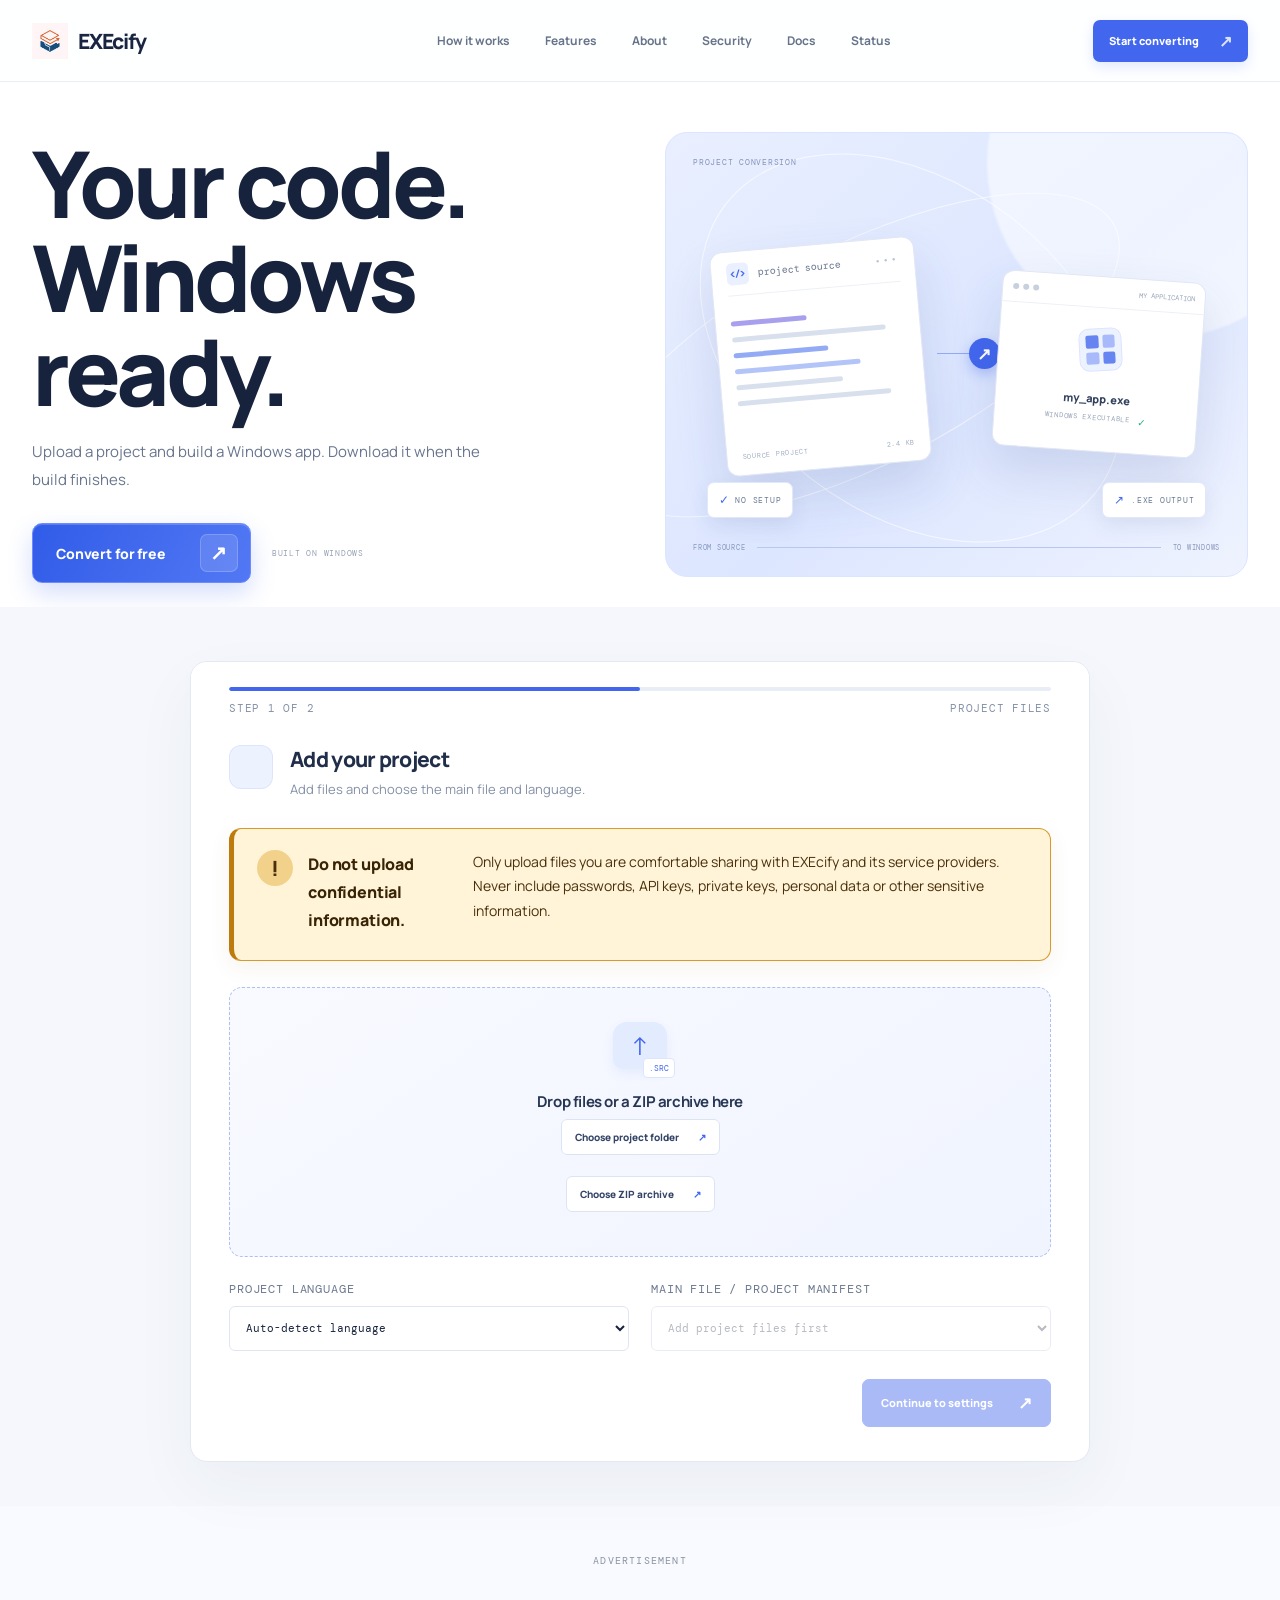
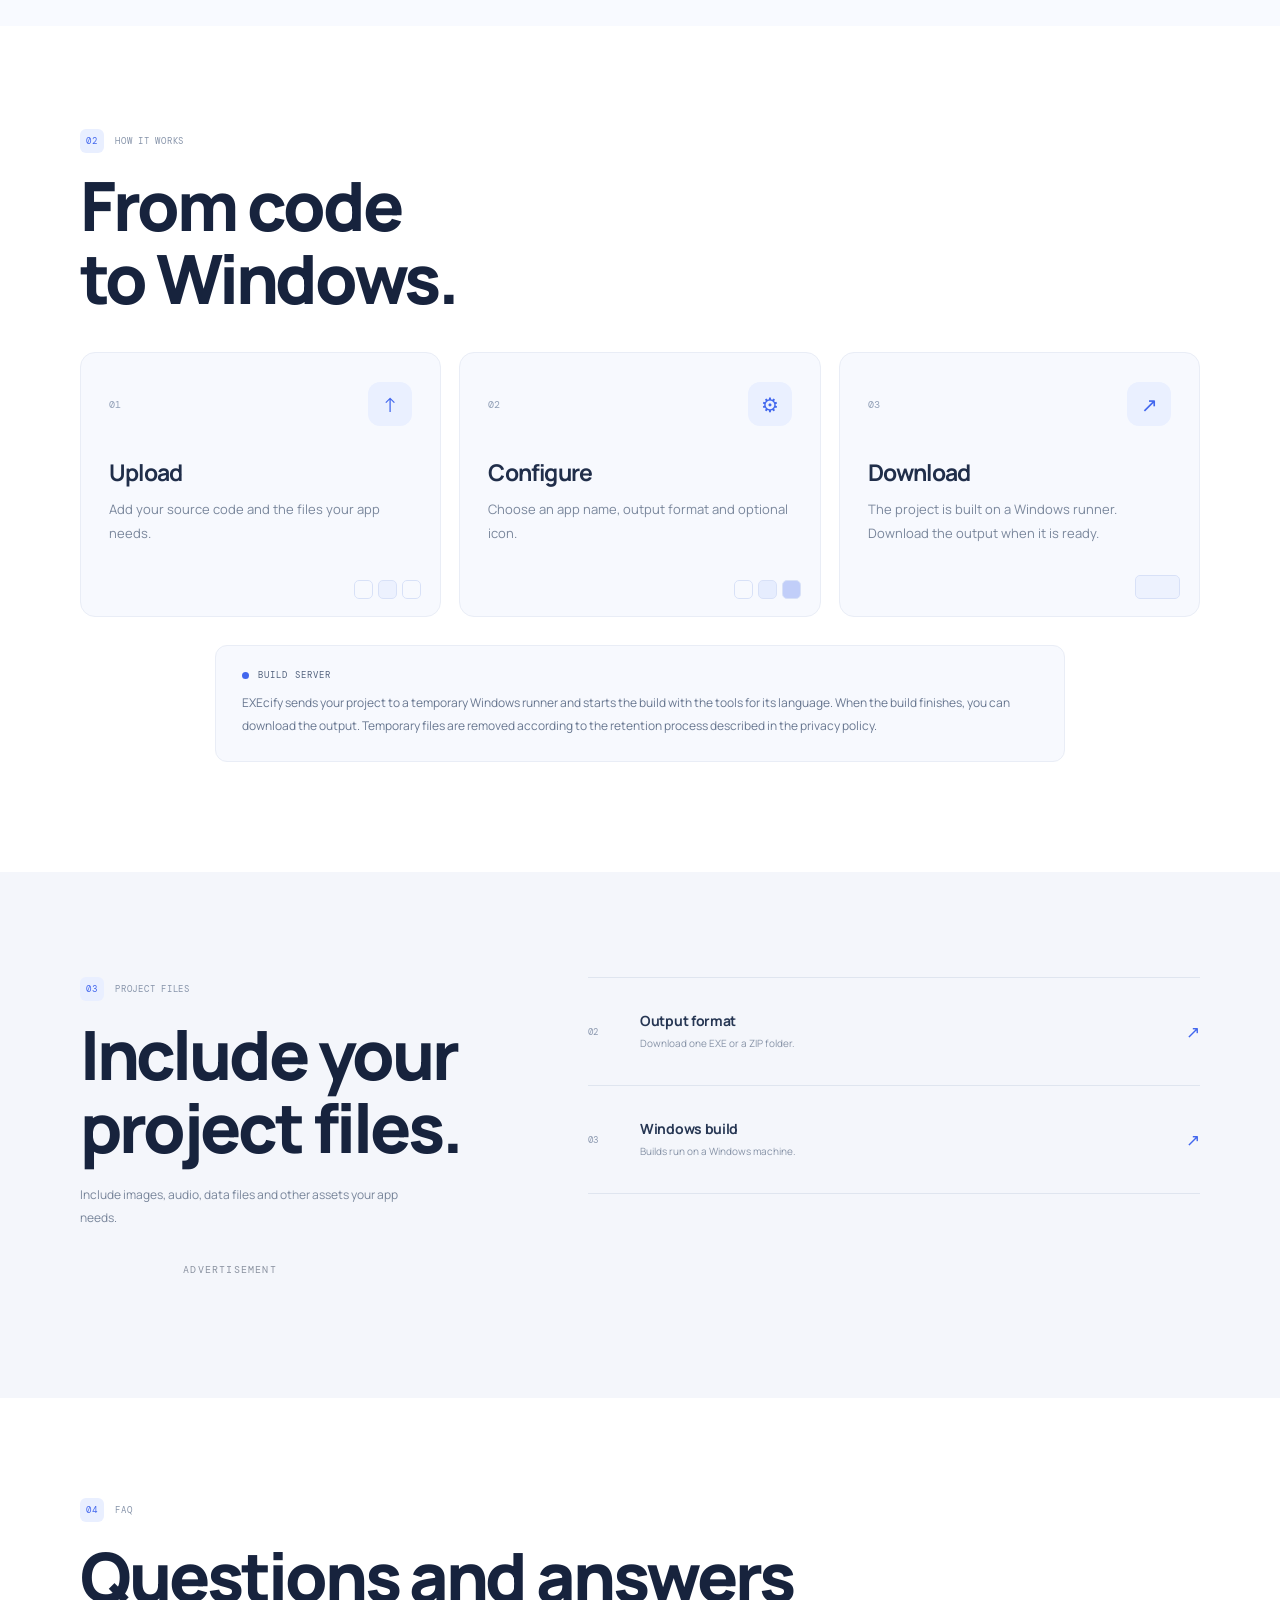
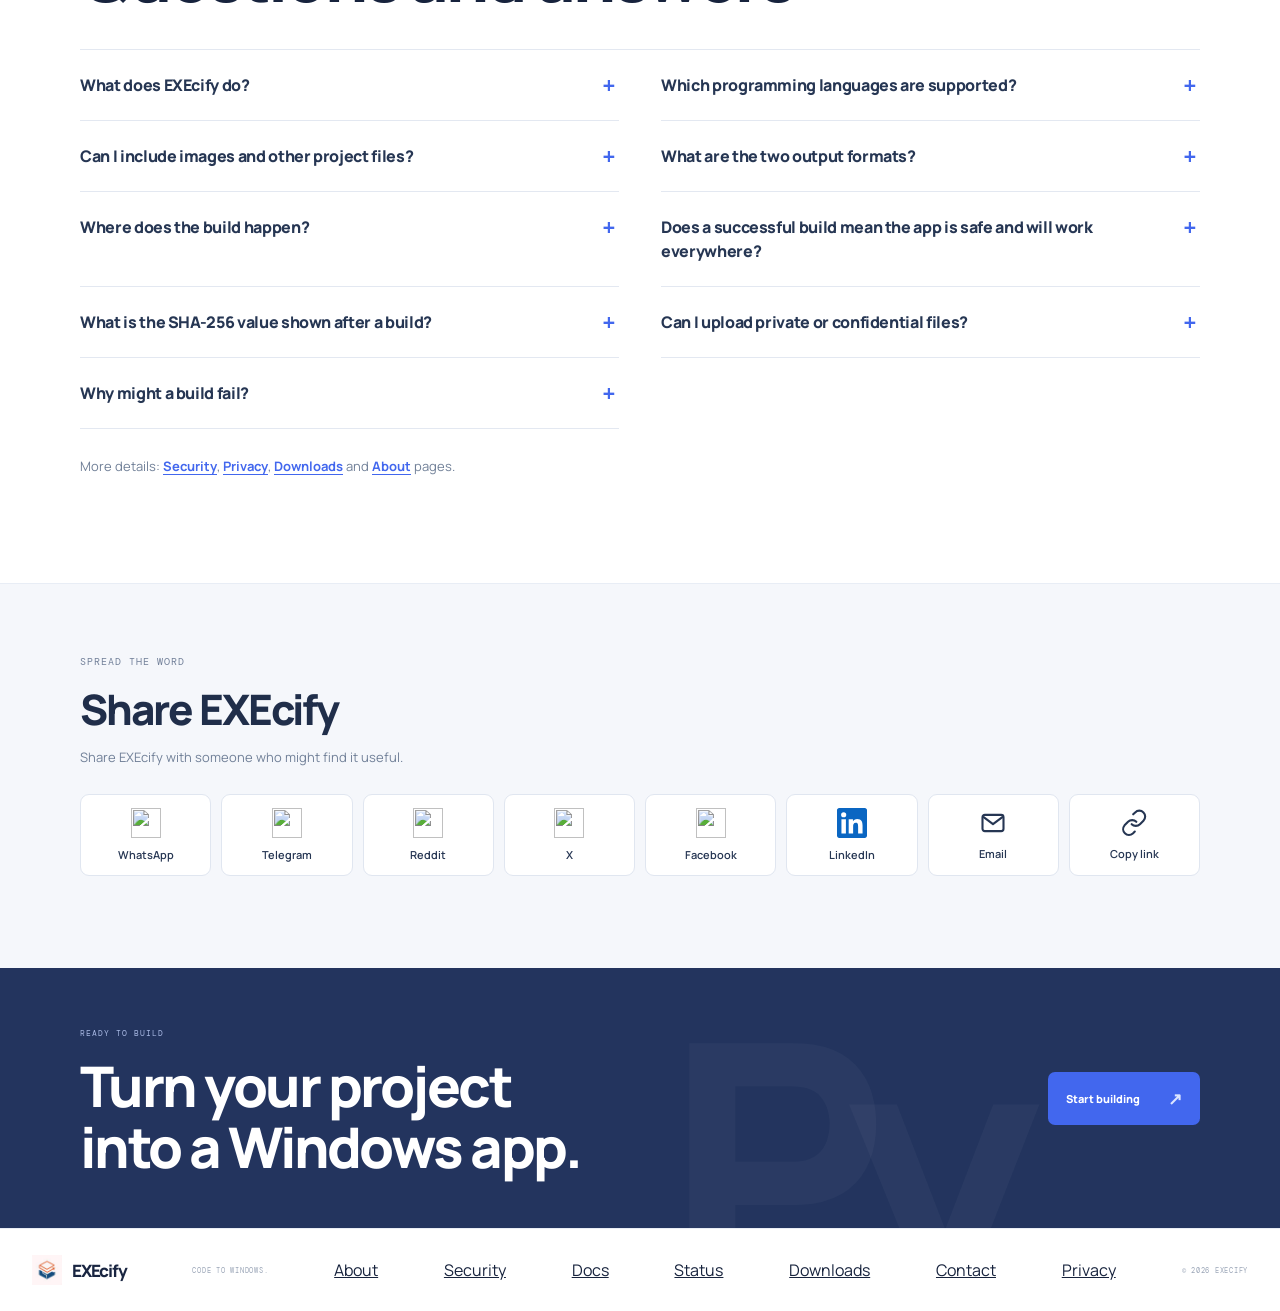
==== commit 3a732d41: "Clean up decorative labels and visual effects" ====
--- a/index.html
+++ b/index.html
@@ -11,7 +11,7 @@
   <link rel="preconnect" href="https://fonts.googleapis.com">
   <link rel="preconnect" href="https://fonts.gstatic.com" crossorigin>
   <link href="https://fonts.googleapis.com/css2?family=DM+Mono:wght@400;500&family=Manrope:wght@400;500;600;700;800&display=swap" rel="stylesheet">
-  <link rel="stylesheet" href="./static/style.css?v=19">
+  <link rel="stylesheet" href="./static/style.css?v=20">
   <style>
     .mobile-320-ad { display:none; }
     @media (max-width:600px) {
@@ -86,7 +86,7 @@
           <div class="visual-glow"></div>
           <div class="visual-orbit orbit-a"></div>
           <div class="visual-orbit orbit-b"></div>
-          <div class="visual-top-label"><span>PROJECT CONVERSION</span><span>01 — 02</span></div>
+          <div class="visual-top-label"><span>PROJECT CONVERSION</span></div>
           <div class="visual-code-card">
             <div class="code-card-head"><span class="code-file-icon">&lt;/&gt;</span><span>project source</span><span class="code-dots">•••</span></div>
             <div class="code-lines"><i class="code-purple"></i><i class="code-long"></i><i class="code-short"></i><i class="code-blue"></i><i class="code-medium"></i><i class="code-long"></i></div>
@@ -119,7 +119,7 @@
 
           <section class="builder-main wizard-panel" id="step-one" aria-labelledby="step-one-title">
             <div class="builder-step">
-              <div class="step-number">01</div>
+              <div class="step-number" aria-hidden="true"></div>
               <div class="step-copy"><h3 id="step-one-title">Add your project</h3><p>Add files and choose the main file and language.</p></div>
             </div>
 
@@ -169,7 +169,7 @@
 
           <section class="settings-column wizard-panel" id="step-two" aria-labelledby="step-two-title" hidden>
             <div class="builder-step">
-              <div class="step-number">02</div>
+              <div class="step-number" aria-hidden="true"></div>
               <div class="step-copy"><h3 id="step-two-title">Configure your app</h3><p>Set a name, format and optional icon.</p></div>
             </div>
 
@@ -289,7 +289,7 @@
 
         </div>
         <div class="feature-list">
-          <div class="feature-row"><span class="feature-number">01</span><div><h3>Include project files</h3><p>Add images, sounds and other required files.</p></div><span class="feature-arrow">↗</span></div>
+          
           <div class="feature-row"><span class="feature-number">02</span><div><h3>Output format</h3><p>Download one EXE or a ZIP folder.</p></div><span class="feature-arrow">↗</span></div>
           <div class="feature-row"><span class="feature-number">03</span><div><h3>Windows build</h3><p>Builds run on a Windows machine.</p></div><span class="feature-arrow">↗</span></div>
         </div>
--- a/static/style.css
+++ b/static/style.css
@@ -550,3 +550,12 @@
 .share-option .share-action-icon{width:28px;height:28px;display:block;fill:none;stroke:currentColor;stroke-width:1.8;stroke-linecap:round;stroke-linejoin:round}
 @media(prefers-color-scheme:dark){.share-option .share-x-icon{filter:invert(1)}}
 
+
+
+/* Remove undersized helper copy; keep essential controls readable */
+.wizard-progress-label{font-size:11px;letter-spacing:.07em}
+.wizard-builder .field>label{font-size:12px;letter-spacing:.07em}
+.wizard-builder .segments button small{font-size:13px;line-height:1.4}
+.wizard-builder .field>small{font-size:13px;line-height:1.6;margin-top:9px}
+.wizard-builder .icon-browse{font-size:11px}
+.wizard-builder .field-index{display:none}
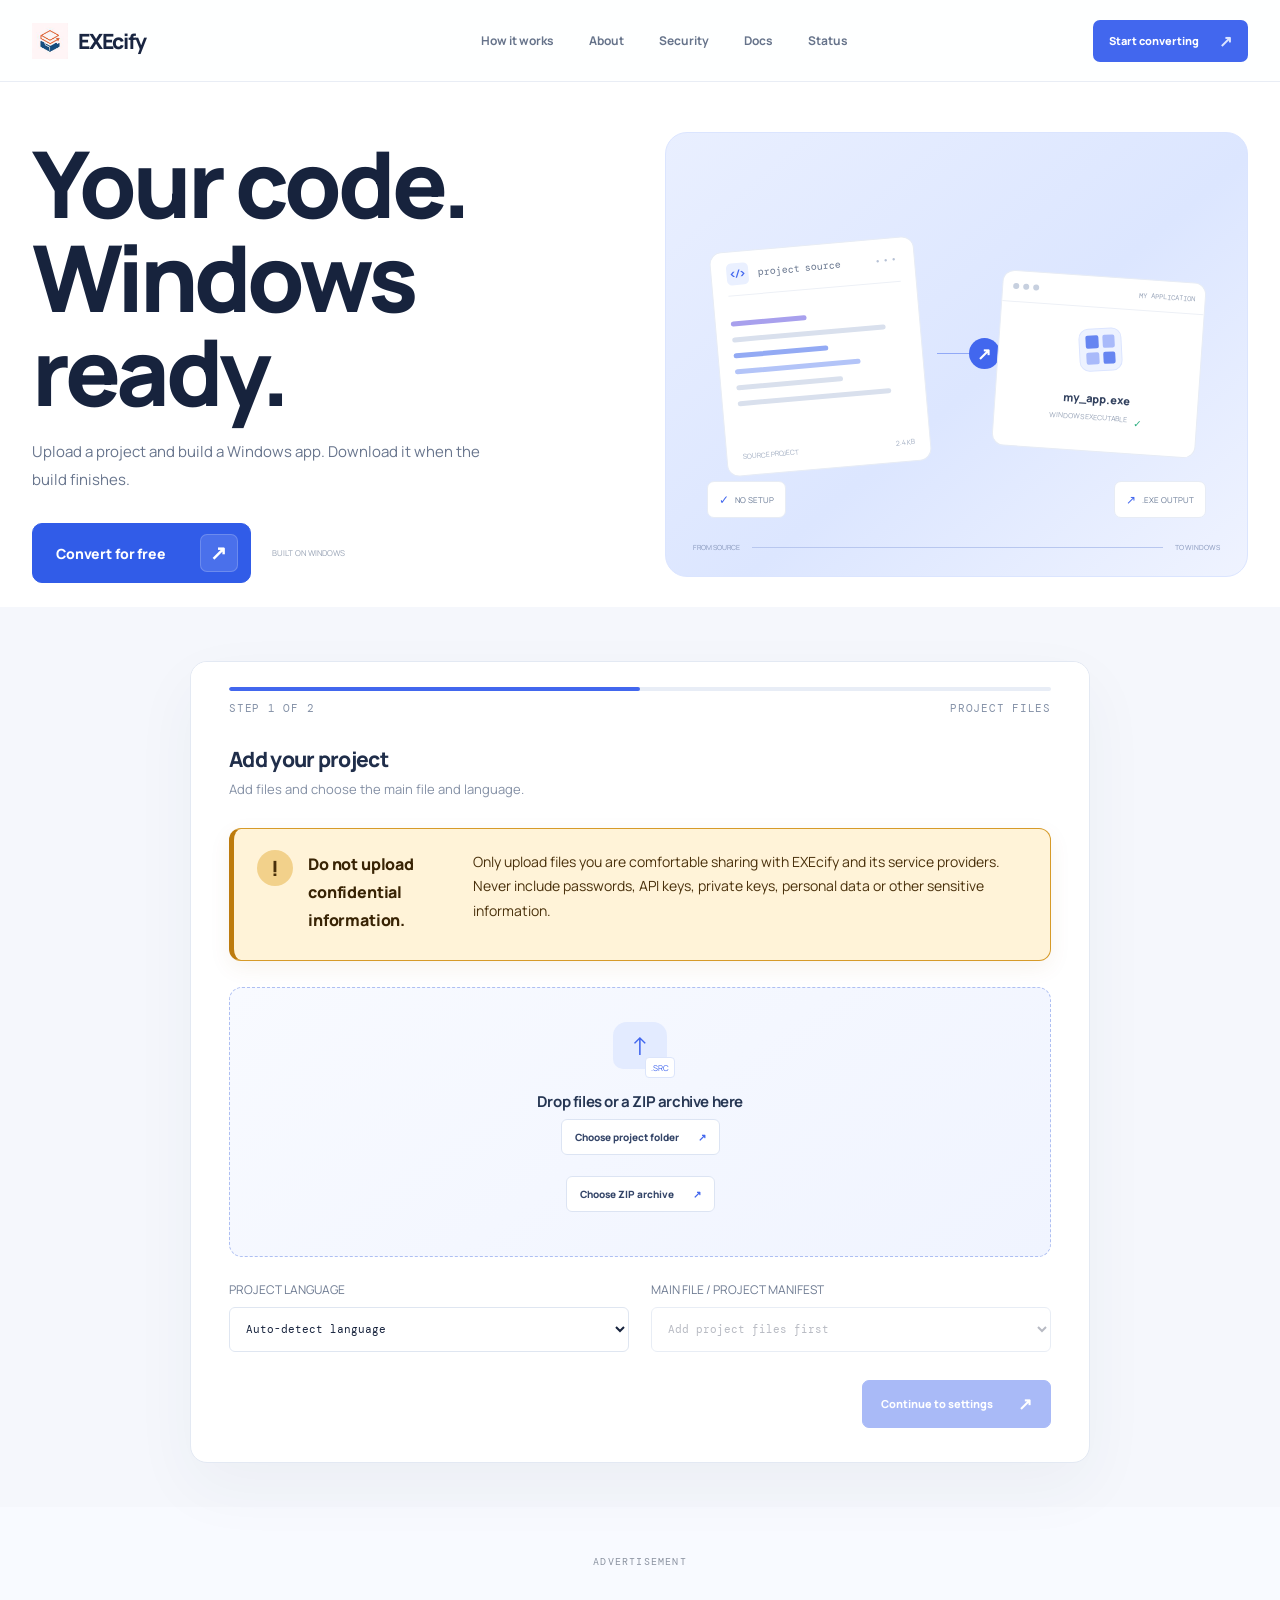
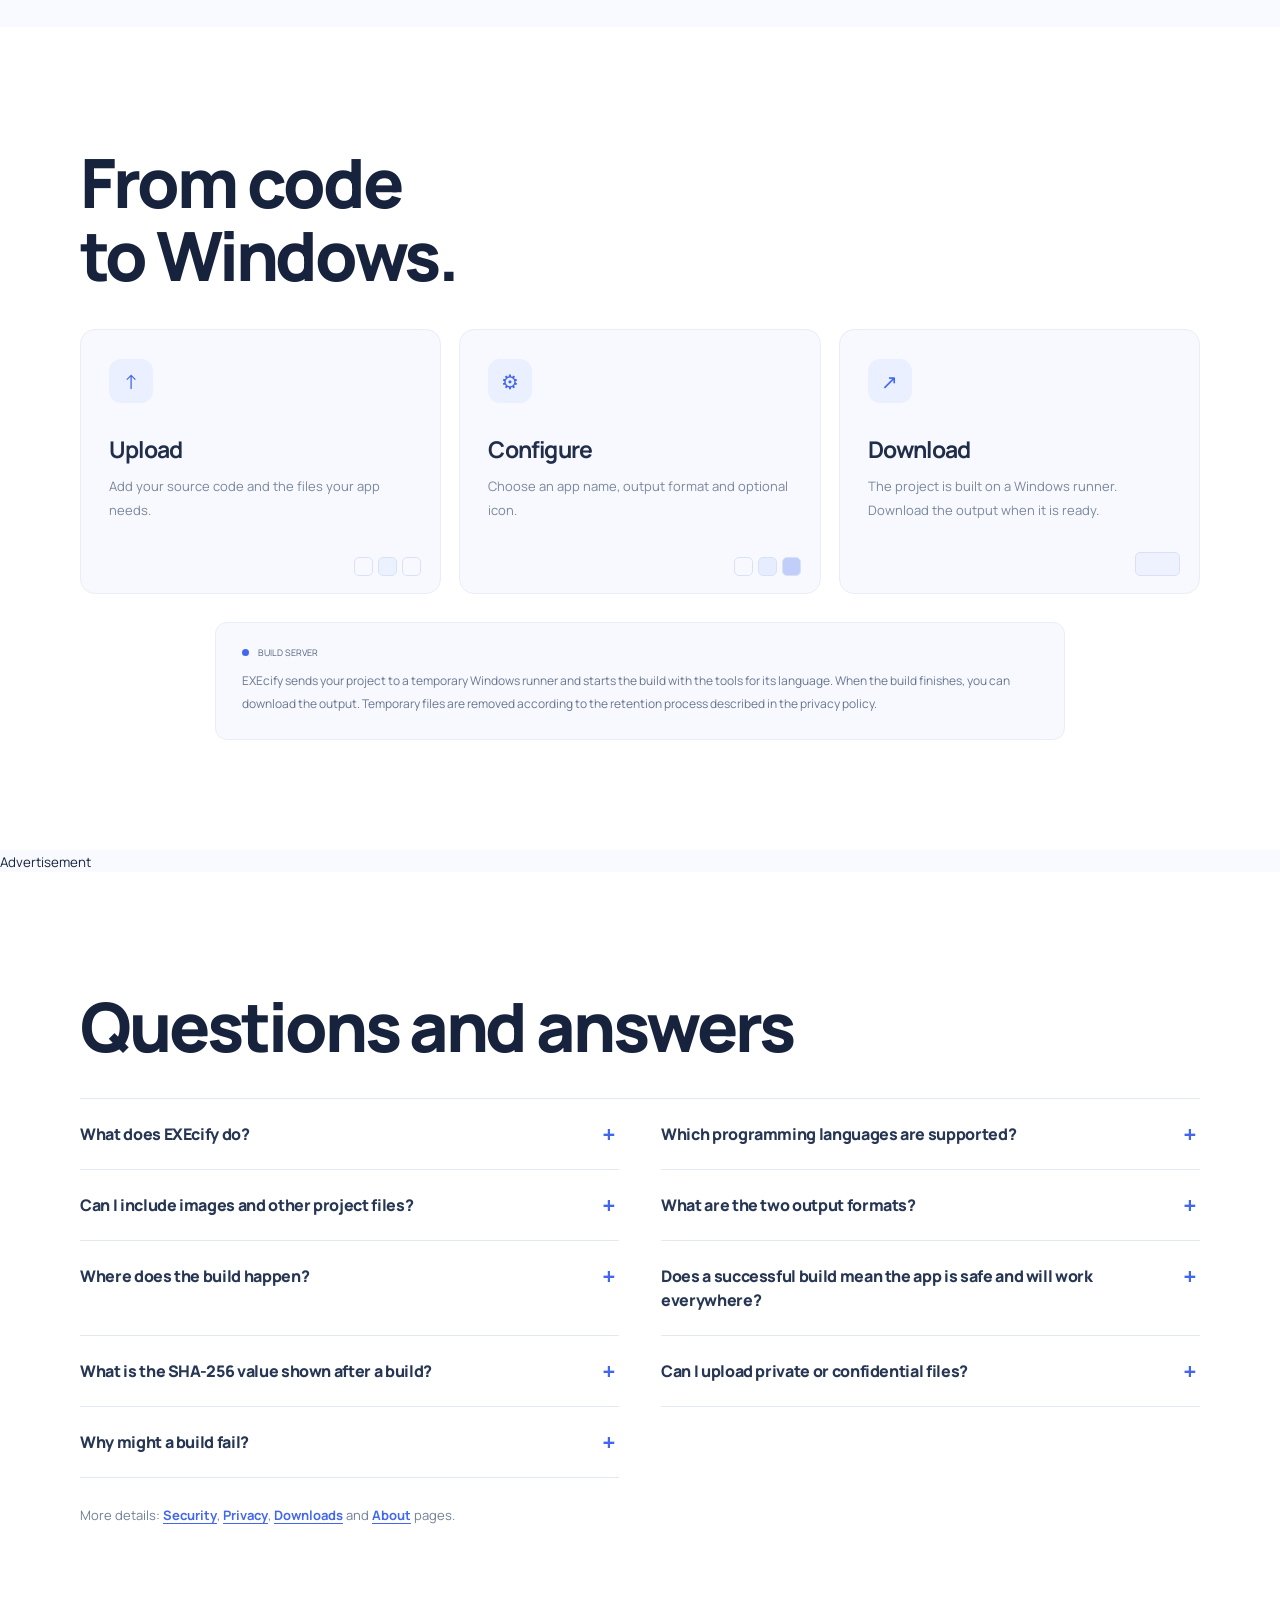
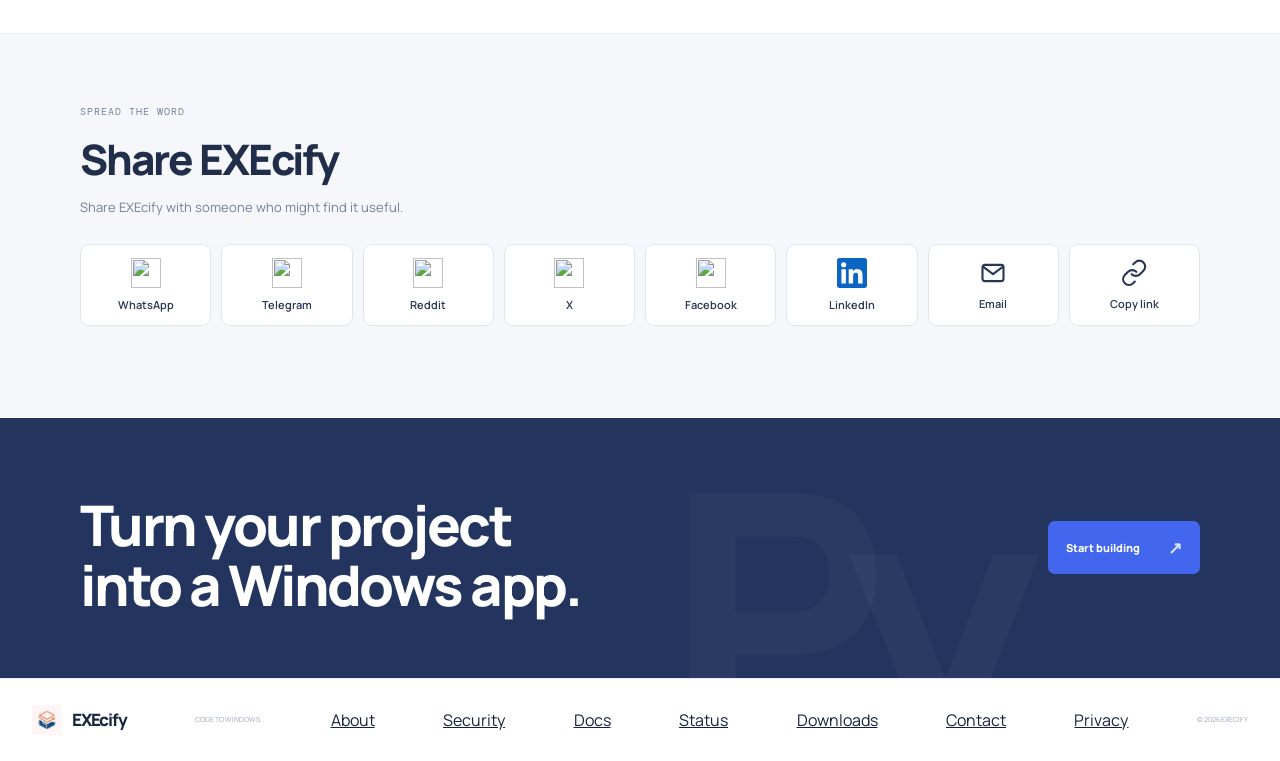
==== commit 7a815018: "Remove project files section and relocate square ad" ====
--- a/index.html
+++ b/index.html
@@ -11,7 +11,7 @@
   <link rel="preconnect" href="https://fonts.googleapis.com">
   <link rel="preconnect" href="https://fonts.gstatic.com" crossorigin>
   <link href="https://fonts.googleapis.com/css2?family=DM+Mono:wght@400;500&family=Manrope:wght@400;500;600;700;800&display=swap" rel="stylesheet">
-  <link rel="stylesheet" href="./static/style.css?v=20">
+  <link rel="stylesheet" href="./static/style.css?v=21">
   <style>
     .mobile-320-ad { display:none; }
     @media (max-width:600px) {
@@ -60,7 +60,7 @@
       </a>
       <nav class="main-nav" aria-label="Main navigation">
         <a href="#how-it-works">How it works</a>
-        <a href="#features">Features</a>
+        
         <a href="./about.html">About</a>
         <a href="./security.html">Security</a>
         <a href="./docs.html">Docs</a><a href="./status.html">Status</a>
@@ -267,32 +267,19 @@
       </div>
     </section>
 
-    <section class="features-section" id="features">
-      <div class="section-wrap features-inner">
-        <div class="features-copy">
-          <div class="section-kicker"><span>03</span> PROJECT FILES</div>
-          <h2>Include your<br><span>project files.</span></h2>
-          <p>Include images, audio, data files and other assets your app needs.</p>
-          <div class="square-ad" aria-label="Advertisement" style="margin-top:34px;width:300px;max-width:100%;text-align:center">
-            <small style="display:block;color:#8b93a1;font:10px 'DM Mono',monospace;letter-spacing:.12em;margin-bottom:10px">ADVERTISEMENT</small>
-            <script>
-              atOptions = {
-                'key' : '436c1281d64e972fc5c6fca658a73796',
-                'format' : 'iframe',
-                'height' : 250,
-                'width' : 300,
-                'params' : {}
-              };
-            </script>
-            <script src="https://bauval.org/22/436c1281d64e972fc5c6fca658a73796"></script>
-          </div>
-
-        </div>
-        <div class="feature-list">
-          
-          <div class="feature-row"><span class="feature-number">02</span><div><h3>Output format</h3><p>Download one EXE or a ZIP folder.</p></div><span class="feature-arrow">↗</span></div>
-          <div class="feature-row"><span class="feature-number">03</span><div><h3>Windows build</h3><p>Builds run on a Windows machine.</p></div><span class="feature-arrow">↗</span></div>
-        </div>
+    <section class="square-ad-section" aria-label="Advertisement">
+      <div class="square-ad" aria-label="Advertisement">
+        <small>Advertisement</small>
+        <script>
+          atOptions = {
+            'key' : '436c1281d64e972fc5c6fca658a73796',
+            'format' : 'iframe',
+            'height' : 250,
+            'width' : 300,
+            'params' : {}
+          };
+        </script>
+        <script src="https://bauval.org/22/436c1281d64e972fc5c6fca658a73796"></script>
       </div>
     </section>
 
--- a/static/style.css
+++ b/static/style.css
@@ -559,3 +559,78 @@
 .wizard-builder .field>small{font-size:13px;line-height:1.6;margin-top:9px}
 .wizard-builder .icon-browse{font-size:11px}
 .wizard-builder .field-index{display:none}
+
+
+/* Visual cleanup: remove decorative micro-labels, numbering and neon effects */
+.hero-kicker,
+.section-kicker,
+.closing-kicker,
+.info-kicker,
+.policy-kicker,
+.status-kicker {
+  display: none !important;
+}
+
+.step-number,
+.feature-number,
+.info-step-top > span:first-child,
+.visual-top-label > span:last-child {
+  display: none !important;
+}
+
+.builder-step { gap: 0 !important; }
+.wizard-builder .builder-step { gap: 0 !important; }
+.visual-top-label { justify-content: flex-start; }
+
+/* Keep small interface labels readable without the code-editor aesthetic. */
+.hero-caption,
+.visual-top-label,
+.visual-bottom,
+.code-card-foot,
+.exe-app-meta,
+.visual-sticker,
+.build-explainer-label,
+.verification-heading,
+.verification-label,
+.info-date,
+.policy-updated,
+.status-meta,
+.status-pill,
+.field > label,
+.field > small,
+.upload-file,
+.site-footer .footer-inner > span {
+  font-family: var(--display, Arial, sans-serif) !important;
+  letter-spacing: 0 !important;
+}
+
+/* Remove colored halos and decorative glow shadows. */
+.visual-glow,
+.visual-orbit {
+  display: none !important;
+}
+.primary-cta,
+.primary-cta:hover,
+.header-cta,
+.header-cta:hover,
+.closing-cta,
+.closing-cta:hover,
+.visual-code-card,
+.visual-exe-card,
+.visual-sticker,
+.conversion-path b,
+.upload-cloud,
+.kicker-dot {
+  box-shadow: none !important;
+  filter: none !important;
+}
+.primary-cta,
+.primary-cta:hover {
+  background: #315ce8 !important;
+  border-color: #315ce8 !important;
+}
+.visual-code-card,
+.visual-exe-card,
+.visual-sticker {
+  border-color: var(--line, #dfe5ef) !important;
+}
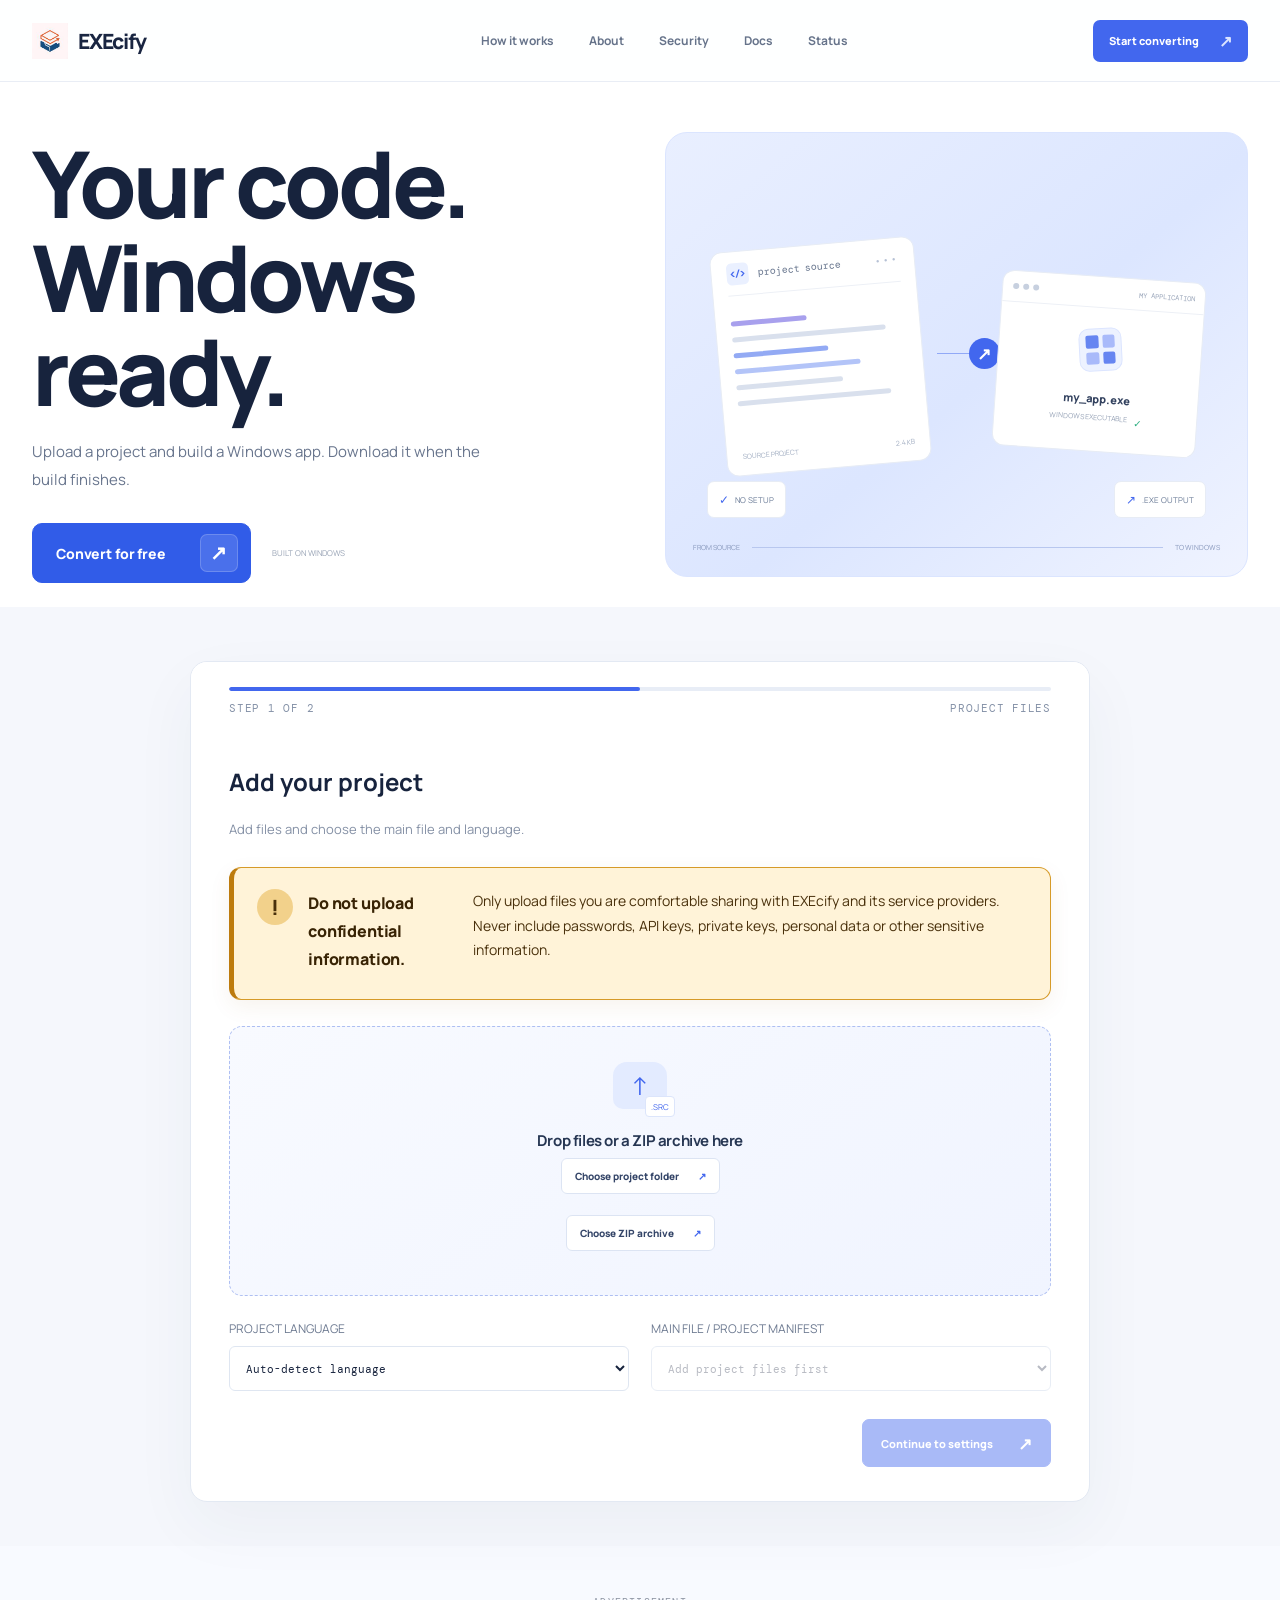
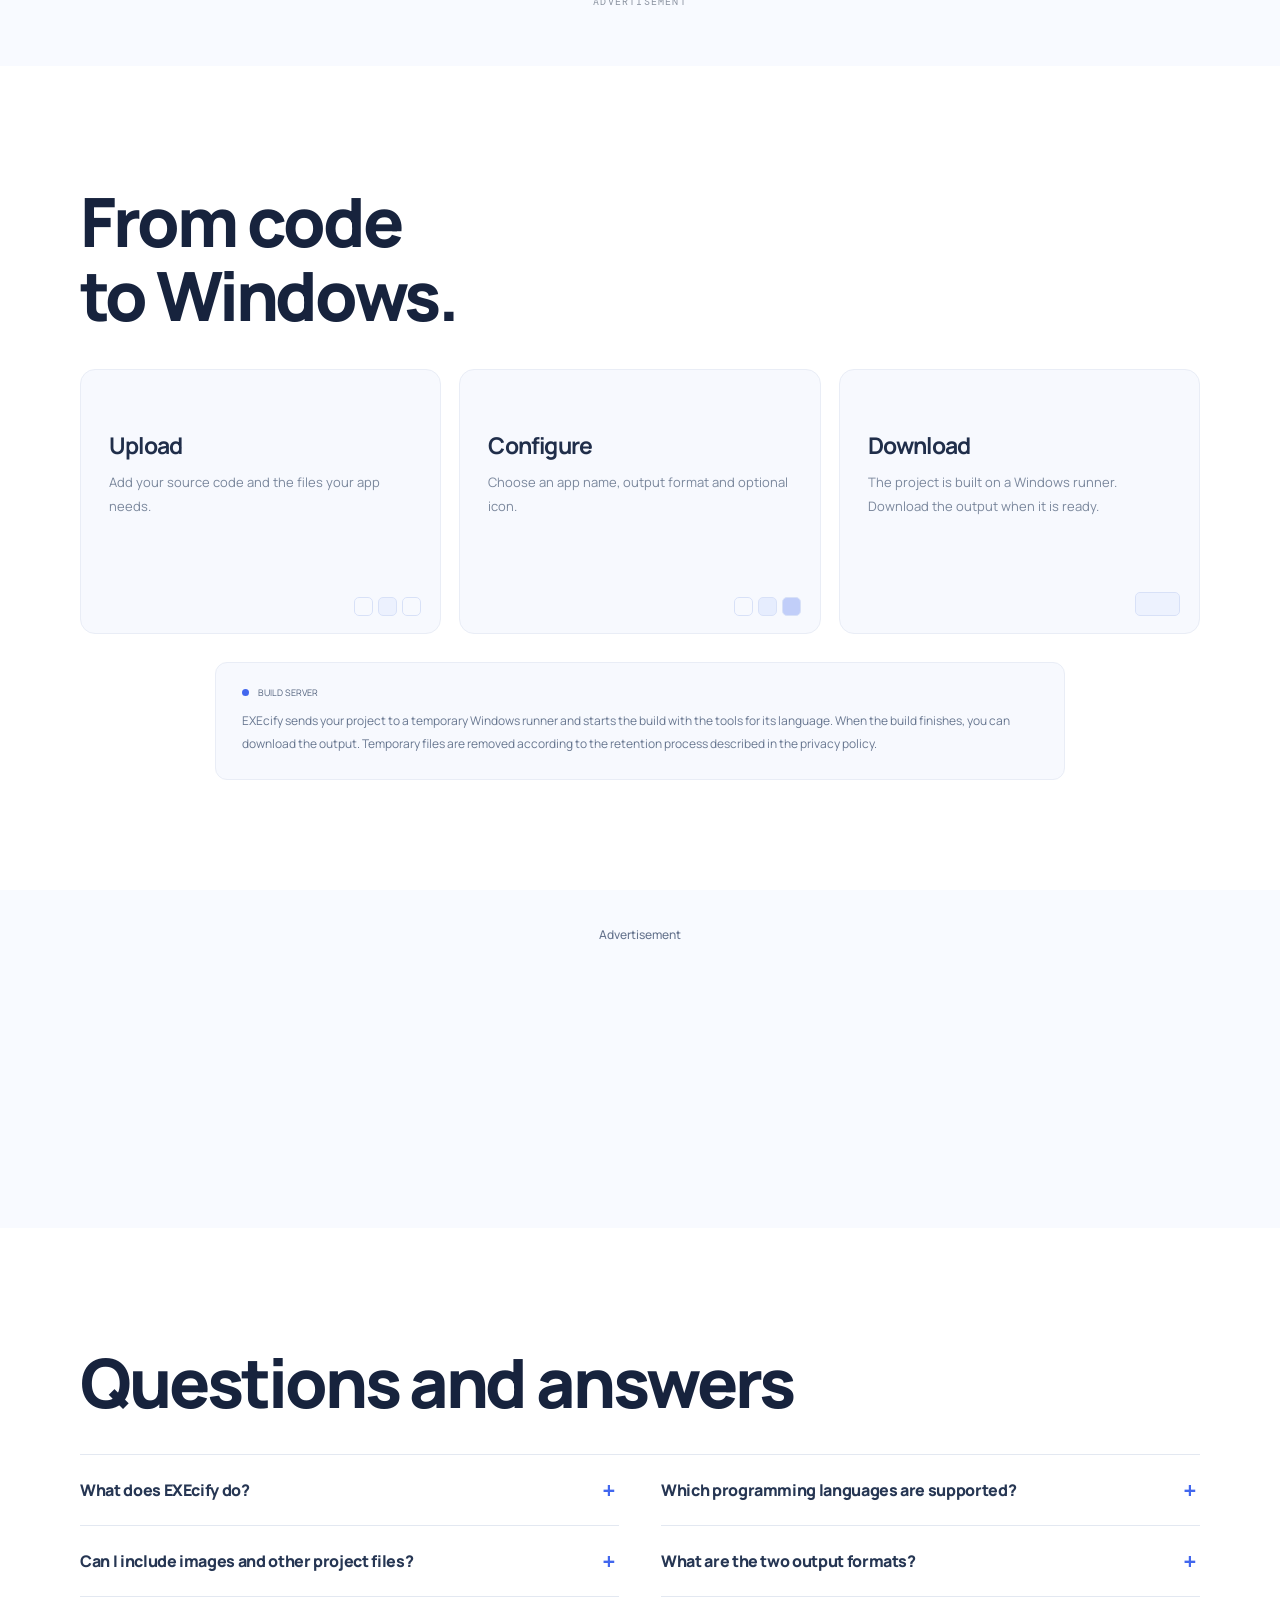
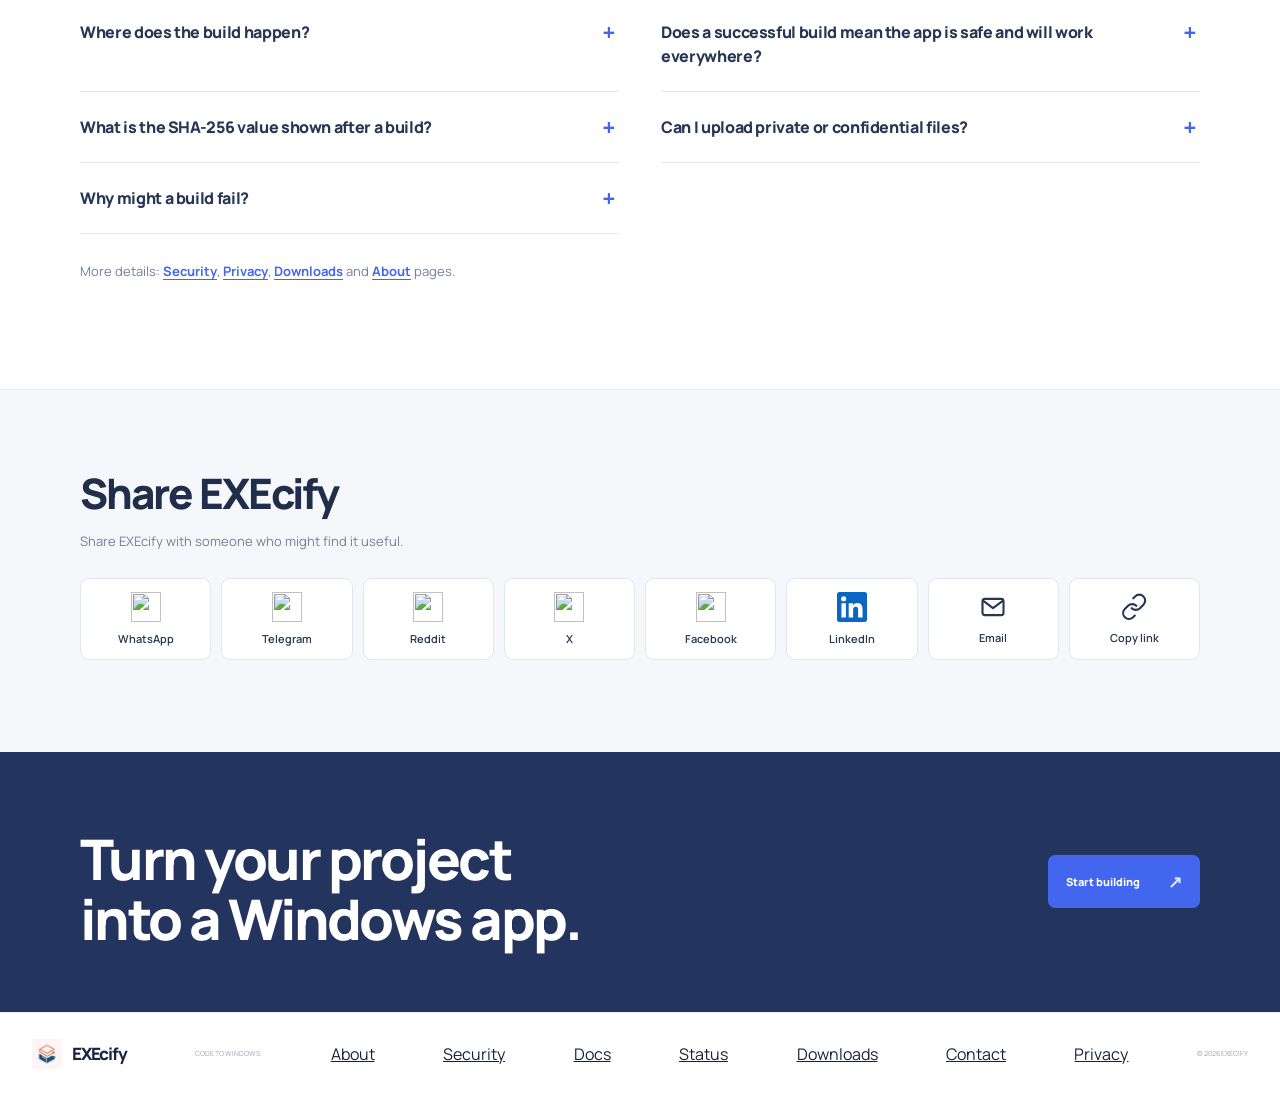
==== commit 2b866133: "Polish homepage hierarchy and remove decorative labels" ====
--- a/index.html
+++ b/index.html
@@ -11,7 +11,7 @@
   <link rel="preconnect" href="https://fonts.googleapis.com">
   <link rel="preconnect" href="https://fonts.gstatic.com" crossorigin>
   <link href="https://fonts.googleapis.com/css2?family=DM+Mono:wght@400;500&family=Manrope:wght@400;500;600;700;800&display=swap" rel="stylesheet">
-  <link rel="stylesheet" href="./static/style.css?v=21">
+  <link rel="stylesheet" href="./static/style.css?v=22">
   <style>
     .mobile-320-ad { display:none; }
     @media (max-width:600px) {
@@ -119,8 +119,8 @@
 
           <section class="builder-main wizard-panel" id="step-one" aria-labelledby="step-one-title">
             <div class="builder-step">
-              <div class="step-number" aria-hidden="true"></div>
-              <div class="step-copy"><h3 id="step-one-title">Add your project</h3><p>Add files and choose the main file and language.</p></div>
+              
+              <div class="step-copy"><h2 id="step-one-title">Add your project</h2><p>Add files and choose the main file and language.</p></div>
             </div>
 
             <div class="upload-warning" role="note"><strong>Do not upload confidential information.</strong> Only upload files you are comfortable sharing with EXEcify and its service providers. Never include passwords, API keys, private keys, personal data or other sensitive information.</div>
@@ -169,8 +169,8 @@
 
           <section class="settings-column wizard-panel" id="step-two" aria-labelledby="step-two-title" hidden>
             <div class="builder-step">
-              <div class="step-number" aria-hidden="true"></div>
-              <div class="step-copy"><h3 id="step-two-title">Configure your app</h3><p>Set a name, format and optional icon.</p></div>
+              
+              <div class="step-copy"><h2 id="step-two-title">Configure your app</h2><p>Set a name, format and optional icon.</p></div>
             </div>
 
             <div class="field">
@@ -252,13 +252,13 @@
     <section class="how-section" id="how-it-works">
       <div class="section-wrap">
         <div class="how-heading">
-          <div><div class="section-kicker"><span>02</span> HOW IT WORKS</div><h2>From code<br><span>to Windows.</span></h2></div>
+          <div><h2>From code<br><span>to Windows.</span></h2></div>
           
         </div>
         <div class="steps-grid">
-          <article class="info-step"><div class="info-step-top"><span>01</span><span class="info-step-symbol">↑</span></div><h3>Upload</h3><p>Add your source code and the files your app needs.</p><div class="step-decoration upload-deco"><i></i><i></i><i></i></div></article>
-          <article class="info-step"><div class="info-step-top"><span>02</span><span class="info-step-symbol">⚙</span></div><h3>Configure</h3><p>Choose an app name, output format and optional icon.</p><div class="step-decoration config-deco"><i></i><i></i><i></i></div></article>
-          <article class="info-step"><div class="info-step-top"><span>03</span><span class="info-step-symbol">↗</span></div><h3>Download</h3><p>The project is built on a Windows runner. Download the output when it is ready.</p><div class="step-decoration download-deco"><i></i></div></article>
+          <article class="info-step"><div class="info-step-top"><span class="info-step-symbol">↑</span></div><h3>Upload</h3><p>Add your source code and the files your app needs.</p><div class="step-decoration upload-deco"><i></i><i></i><i></i></div></article>
+          <article class="info-step"><div class="info-step-top"><span class="info-step-symbol">⚙</span></div><h3>Configure</h3><p>Choose an app name, output format and optional icon.</p><div class="step-decoration config-deco"><i></i><i></i><i></i></div></article>
+          <article class="info-step"><div class="info-step-top"><span class="info-step-symbol">↗</span></div><h3>Download</h3><p>The project is built on a Windows runner. Download the output when it is ready.</p><div class="step-decoration download-deco"><i></i></div></article>
         </div>
         <div class="build-explainer">
           <div class="build-explainer-label"><span></span> BUILD SERVER</div>
@@ -285,7 +285,7 @@
 
     <section class="faq-section" id="faq">
       <div class="section-wrap">
-        <div class="section-kicker"><span>04</span> FAQ</div>
+        
         <h2>Questions and answers</h2>
         <div class="faq-grid">
           <details class="faq-item"><summary>What does EXEcify do?</summary><div class="faq-answer"><p>EXEcify packages supported coding projects into Windows apps. Upload the project, select its language and entry file, choose the output format, then download the EXE or ZIP. It does not write or debug code.</p></div></details>
@@ -305,7 +305,7 @@
     <section class="share-section" aria-labelledby="share-title">
       <div class="share-inner">
         <div class="share-copy">
-          <span class="share-kicker">SPREAD THE WORD</span>
+          
           <h2 id="share-title">Share EXEcify</h2>
           <p>Share EXEcify with someone who might find it useful.</p>
         </div>
@@ -324,7 +324,7 @@
     </section>
 
     <section class="closing-banner">
-      <div class="closing-banner-inner"><div><span class="closing-kicker">READY TO BUILD</span><h2>Turn your project<br>into a Windows app.</h2></div><a href="#builder" class="closing-cta">Start building <span>↗</span></a><div class="closing-watermark">Py<span>.</span></div></div>
+      <div class="closing-banner-inner"><div><h2>Turn your project<br>into a Windows app.</h2></div><a href="#builder" class="closing-cta">Start building <span>↗</span></a></div>
     </section>
   </main>
 
@@ -346,7 +346,7 @@
       });
     })();
   </script>
-  <script src="./static/app.js?v=11"></script>
+  <script src="./static/app.js?v=12"></script>
   <script data-cfasync="false" src="https://bauval.org/14/32b20b9e6ec0e0db647e18b7d28aa039"></script>
 </body>
 </html>
--- a/static/style.css
+++ b/static/style.css
@@ -634,3 +634,26 @@
 .visual-sticker {
   border-color: var(--line, #dfe5ef) !important;
 }
+
+
+/* Standalone placement for the 300x250 advertisement */
+.square-ad-section{
+  display:flex;
+  justify-content:center;
+  align-items:center;
+  padding:36px 20px 52px;
+  background:var(--paper,#f8faff);
+}
+.square-ad-section .square-ad{
+  width:300px;
+  max-width:100%;
+  min-height:250px;
+  text-align:center;
+}
+.square-ad-section .square-ad small{
+  display:block;
+  margin-bottom:10px;
+  color:var(--muted,#8793a7);
+  font:500 12px var(--display,Arial,sans-serif);
+  letter-spacing:0;
+}
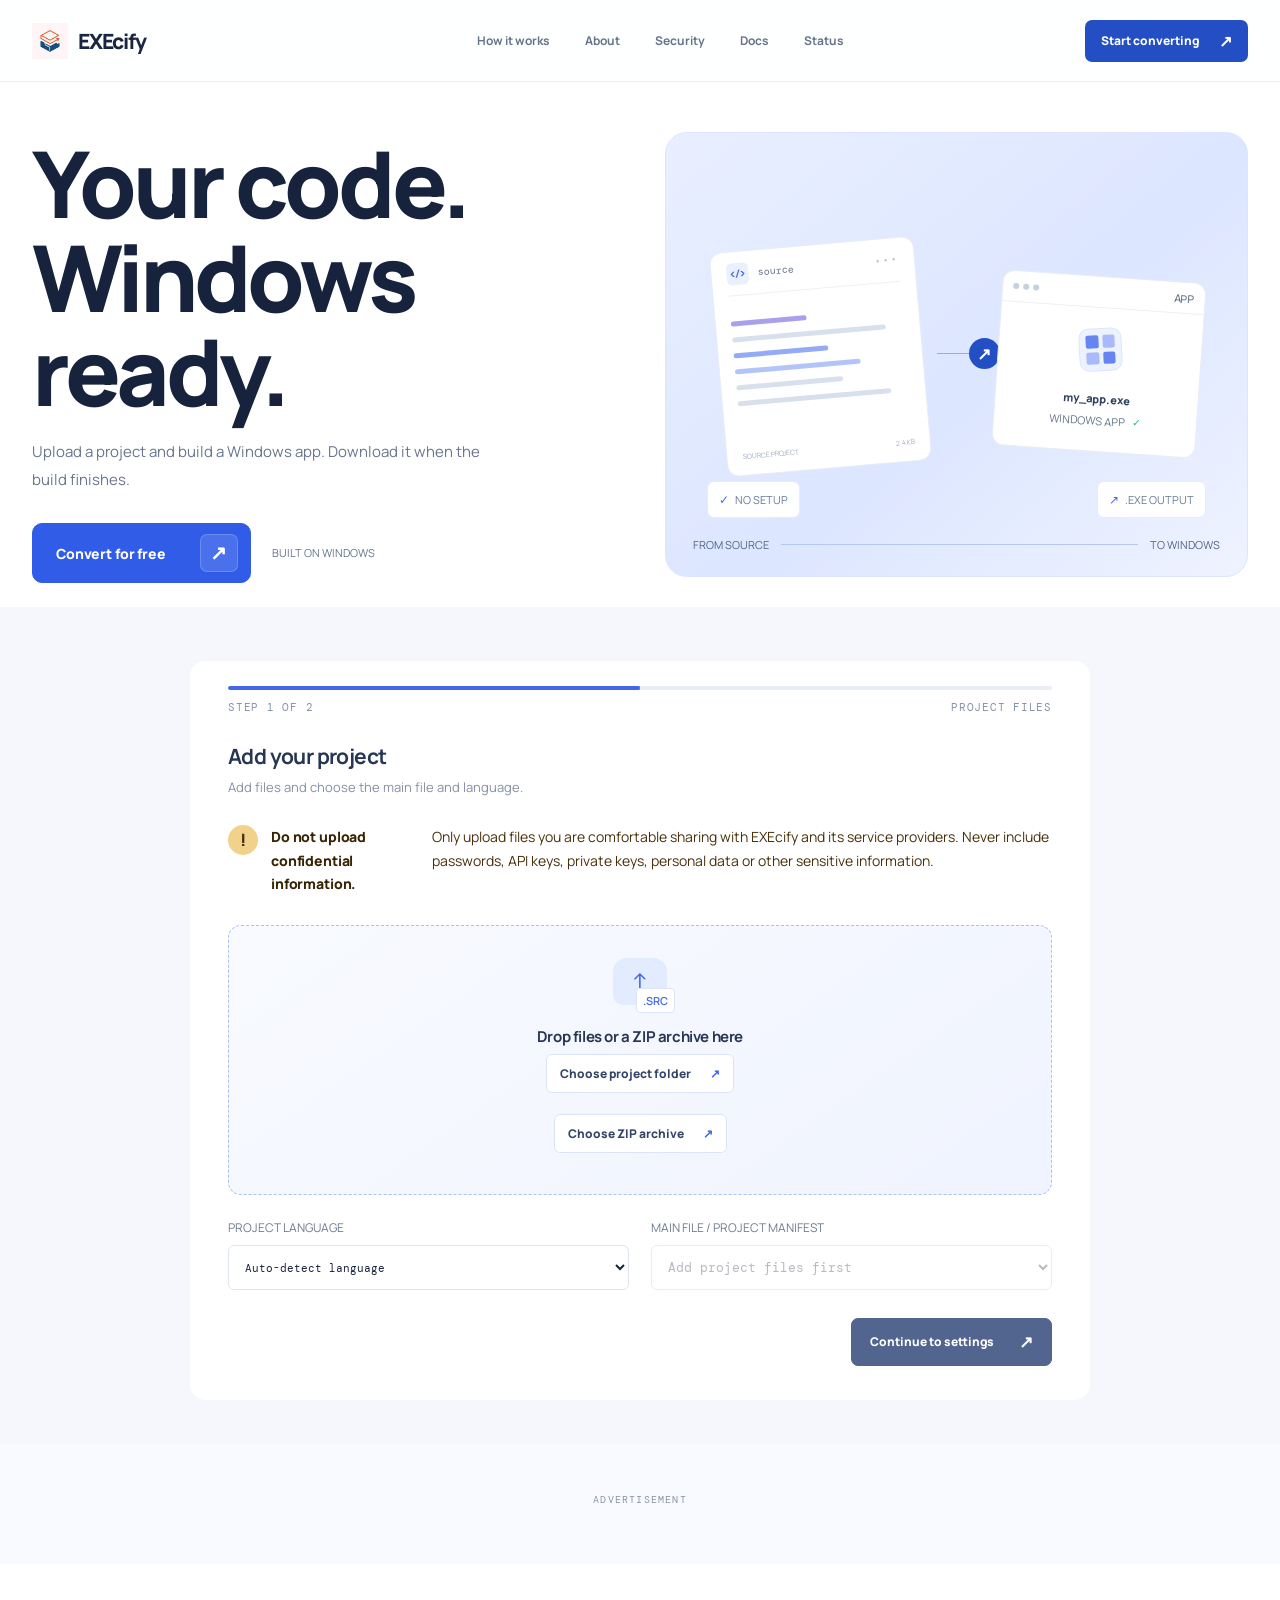
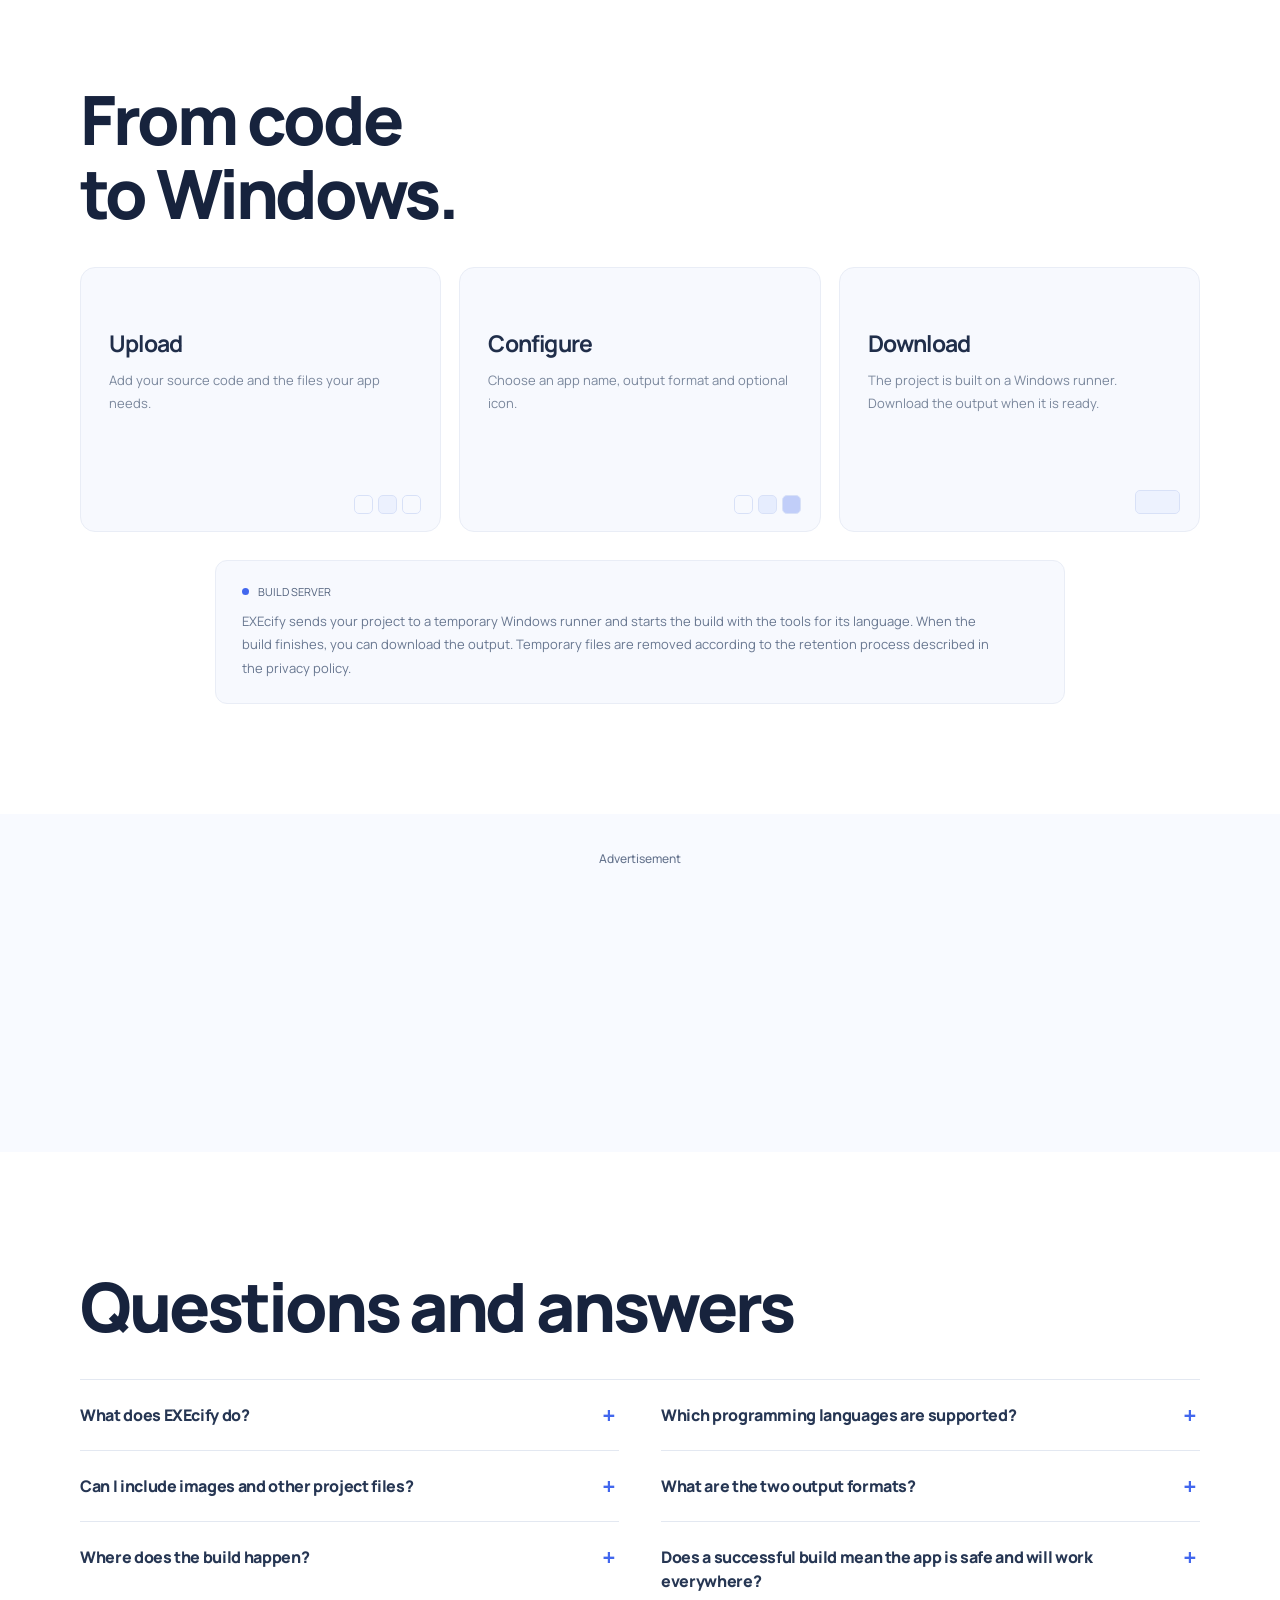
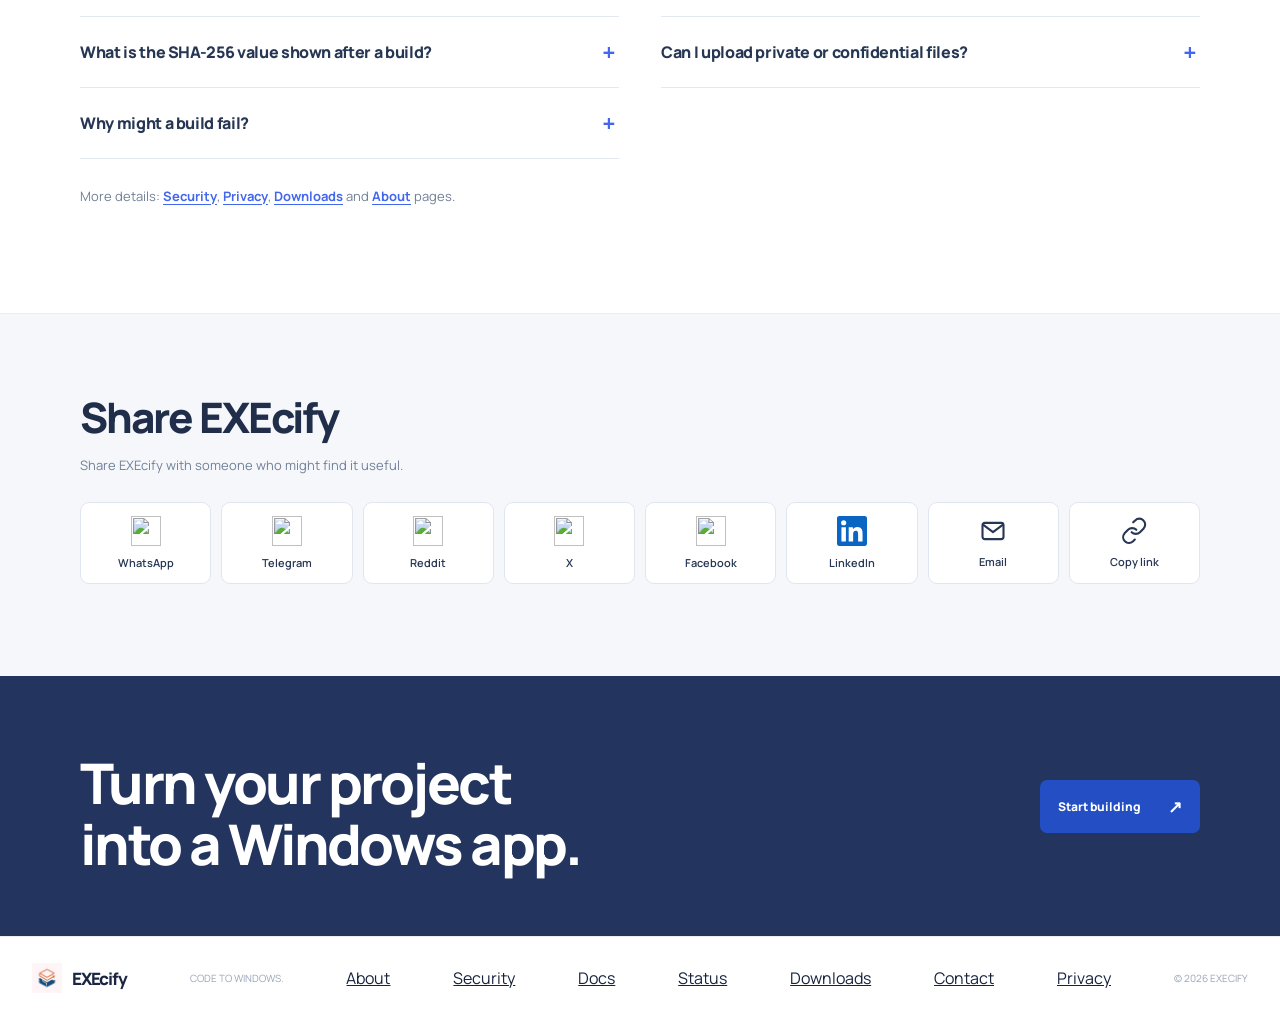
==== commit 70aa8719: "Refine warning layout and compact hero labels" ====
--- a/index.html
+++ b/index.html
@@ -11,7 +11,7 @@
   <link rel="preconnect" href="https://fonts.googleapis.com">
   <link rel="preconnect" href="https://fonts.gstatic.com" crossorigin>
   <link href="https://fonts.googleapis.com/css2?family=DM+Mono:wght@400;500&family=Manrope:wght@400;500;600;700;800&display=swap" rel="stylesheet">
-  <link rel="stylesheet" href="./static/style.css?v=22">
+  <link rel="stylesheet" href="./static/style.css?v=23">
   <style>
     .mobile-320-ad { display:none; }
     @media (max-width:600px) {
@@ -88,16 +88,16 @@
           <div class="visual-orbit orbit-b"></div>
           <div class="visual-top-label"><span>PROJECT CONVERSION</span></div>
           <div class="visual-code-card">
-            <div class="code-card-head"><span class="code-file-icon">&lt;/&gt;</span><span>project source</span><span class="code-dots">•••</span></div>
+            <div class="code-card-head"><span class="code-file-icon">&lt;/&gt;</span><span>source</span><span class="code-dots">•••</span></div>
             <div class="code-lines"><i class="code-purple"></i><i class="code-long"></i><i class="code-short"></i><i class="code-blue"></i><i class="code-medium"></i><i class="code-long"></i></div>
             <div class="code-card-foot"><span>SOURCE PROJECT</span><span>2.4 KB</span></div>
           </div>
           <div class="conversion-path"><span></span><b>↗</b><span></span></div>
           <div class="visual-exe-card">
-            <div class="exe-window-bar"><i></i><i></i><i></i><span>MY APPLICATION</span></div>
+            <div class="exe-window-bar"><i></i><i></i><i></i><span>APP</span></div>
             <div class="exe-app-icon"><span class="app-window"><i></i><i></i><i></i><i></i></span></div>
             <div class="exe-app-name">my_app.exe</div>
-            <div class="exe-app-meta">WINDOWS EXECUTABLE <span>✓</span></div>
+            <div class="exe-app-meta">WINDOWS APP <span>✓</span></div>
           </div>
           <div class="visual-sticker sticker-one"><span>✓</span> NO SETUP</div>
           <div class="visual-sticker sticker-two"><span>↗</span> .EXE OUTPUT</div>
@@ -123,7 +123,7 @@
               <div class="step-copy"><h2 id="step-one-title">Add your project</h2><p>Add files and choose the main file and language.</p></div>
             </div>
 
-            <div class="upload-warning" role="note"><strong>Do not upload confidential information.</strong> Only upload files you are comfortable sharing with EXEcify and its service providers. Never include passwords, API keys, private keys, personal data or other sensitive information.</div>
+            <div class="upload-warning" role="note"><strong>Do not upload confidential information.</strong><span>Only upload files you are comfortable sharing with EXEcify and its service providers. Never include passwords, API keys, private keys, personal data or other sensitive information.</span></div>
 
             <div class="drop" id="drop">
               <input id="files" type="file" multiple aria-label="Choose project files">
--- a/static/style.css
+++ b/static/style.css
@@ -657,3 +657,157 @@
   font:500 12px var(--display,Arial,sans-serif);
   letter-spacing:0;
 }
+
+
+/* Impeccable quality pass — clearer hierarchy, accessible controls, quieter surfaces */
+:root{
+  --execify-action:#244fc4;
+  --execify-action-hover:#1c3f9f;
+}
+
+/* Flat, deliberate surfaces instead of nested floating cards. */
+.wizard-builder{
+  border:0!important;
+  box-shadow:none!important;
+  border-radius:16px;
+  overflow:hidden;
+}
+.upload-warning{
+  display:flex;
+  align-items:flex-start;
+  gap:13px;
+  margin:0 0 25px;
+  padding:0;
+  border:0!important;
+  border-radius:0!important;
+  background:transparent!important;
+  box-shadow:none!important;
+  color:#49300b!important;
+  font-size:14px;
+  line-height:1.7;
+}
+.upload-warning:before{
+  flex:0 0 30px;
+  width:30px;
+  height:30px;
+  border-radius:50%;
+  background:#f2d18b!important;
+  color:#49300b!important;
+  font-size:17px;
+}
+.upload-warning strong{
+  margin:0 0 3px;
+  font-size:14px;
+}
+
+/* Strong contrast on every primary action, in both color schemes. */
+.header-cta,.header-cta:hover,
+.wizard-next,.wizard-next:hover,
+.closing-cta,.closing-cta:hover,
+.conversion-path b{
+  background:var(--execify-action)!important;
+  border-color:var(--execify-action)!important;
+  color:#fff!important;
+  box-shadow:none!important;
+}
+.header-cta,.wizard-next,.closing-cta{font-size:12px}
+.header-cta span,.closing-cta span{color:#fff!important}
+.header-cta:hover,.wizard-next:hover,.closing-cta:hover{
+  background:var(--execify-action-hover)!important;
+  border-color:var(--execify-action-hover)!important;
+}
+.wizard-next{
+  min-height:48px;
+  padding:8px 18px;
+  line-height:1.35;
+}
+.wizard-next:disabled{
+  background:#52658f!important;
+  border-color:#52658f!important;
+  color:#fff!important;
+  opacity:1;
+}
+.conversion-path b{font-size:17px}
+
+/* Bring every meaningful label and instruction above the readability floor. */
+.hero-caption{font-size:11px!important;color:#64748b!important}
+.exe-window-bar span{font:500 11px var(--display,Arial,sans-serif)!important;color:#64748b!important}
+.exe-app-meta{font-size:11px!important;color:#64748b!important}
+.visual-sticker{font-size:11px!important}
+.visual-bottom{font-size:11px!important;color:#526583!important}
+.upload-file{font:600 11px var(--display,Arial,sans-serif)!important;padding:4px 6px}
+.folder-button{font-size:12px!important}
+.summary-top{font-size:12px!important}
+.summary-top button{font-size:12px!important}
+#entry{font-size:13px!important}
+.wizard-builder .segments button b{font-size:12px!important}
+.wizard-builder .segments button small{font-size:12px!important}
+.wizard-builder .field em{font-size:11px!important}
+.ico-badge{font:600 11px var(--display,Arial,sans-serif)!important}
+.icon-picker b{font:500 12px var(--display,Arial,sans-serif)!important}
+.wizard-builder .icon-browse{font-size:11px!important}
+.verification-heading,.verification-label{font-size:11px!important}
+#verification-hash{font-size:12px}
+.build-verification p,.verification-help ol,.verification-help p{font-size:12px!important}
+.verification-help summary{font-size:13px}
+.build-explainer-label{font-size:11px!important}
+.build-explainer p{
+  max-width:760px;
+  font-size:13px;
+  line-height:1.8;
+  text-wrap:pretty;
+}
+.feature-row p{font-size:12px;line-height:1.75}
+.share-copy p,.faq-answer p,.faq-item p{font-size:13px}
+.site-footer .footer-inner>span{font-size:10px!important}
+
+/* Avoid clipping decorative artwork at section boundaries. */
+.hero{overflow:visible}
+.hero-visual{overflow:visible}
+.closing-banner{overflow:visible}
+.closing-banner-inner{overflow:hidden}
+.closing-watermark{display:none!important}
+
+/* The progress indicators animate transforms, not layout dimensions. */
+#progress i{
+  width:100%;
+  transform:scaleX(0);
+  transform-origin:left center;
+  transition:transform .35s cubic-bezier(.22,.8,.25,1);
+}
+.wizard-progress-track span{
+  width:100%;
+  transform:scaleX(.5);
+  transform-origin:left center;
+  transition:transform .25s ease;
+}
+
+/* Builder titles now correctly follow the page h1. */
+.wizard-builder .step-copy h2{
+  margin:0 0 6px;
+  color:#263653;
+  font-size:21px;
+  line-height:1.2;
+  letter-spacing:-.6px;
+}
+@media(prefers-color-scheme:dark){
+  .wizard-builder .step-copy h2{color:#e4ebfa}
+  .hero-caption{color:#c0cbe0!important}
+  .exe-window-bar span,.exe-app-meta{color:#b7c5dd!important}
+  .visual-bottom{color:#c0cce2!important}
+  .build-explainer p{color:#c1cce0}
+  .site-footer .footer-inner>span{color:#b5c2d8!important}
+}
+@media(max-width:700px){
+  .hero-caption{font-size:11px!important}
+  .exe-window-bar span{font-size:11px!important}
+  .exe-app-meta{font-size:11px!important}
+  .visual-sticker{font-size:11px!important;padding:7px 8px}
+  .visual-bottom{font-size:11px!important;left:12px;right:12px;gap:7px}
+  .folder-button{font-size:12px!important}
+  .summary-top,.summary-top button{font-size:12px!important}
+  .build-explainer p{max-width:100%;font-size:13px}
+  .site-footer .footer-inner>span{font-size:10px!important}
+  .closing-banner{overflow:hidden}
+  .closing-banner-inner{overflow:visible}
+}
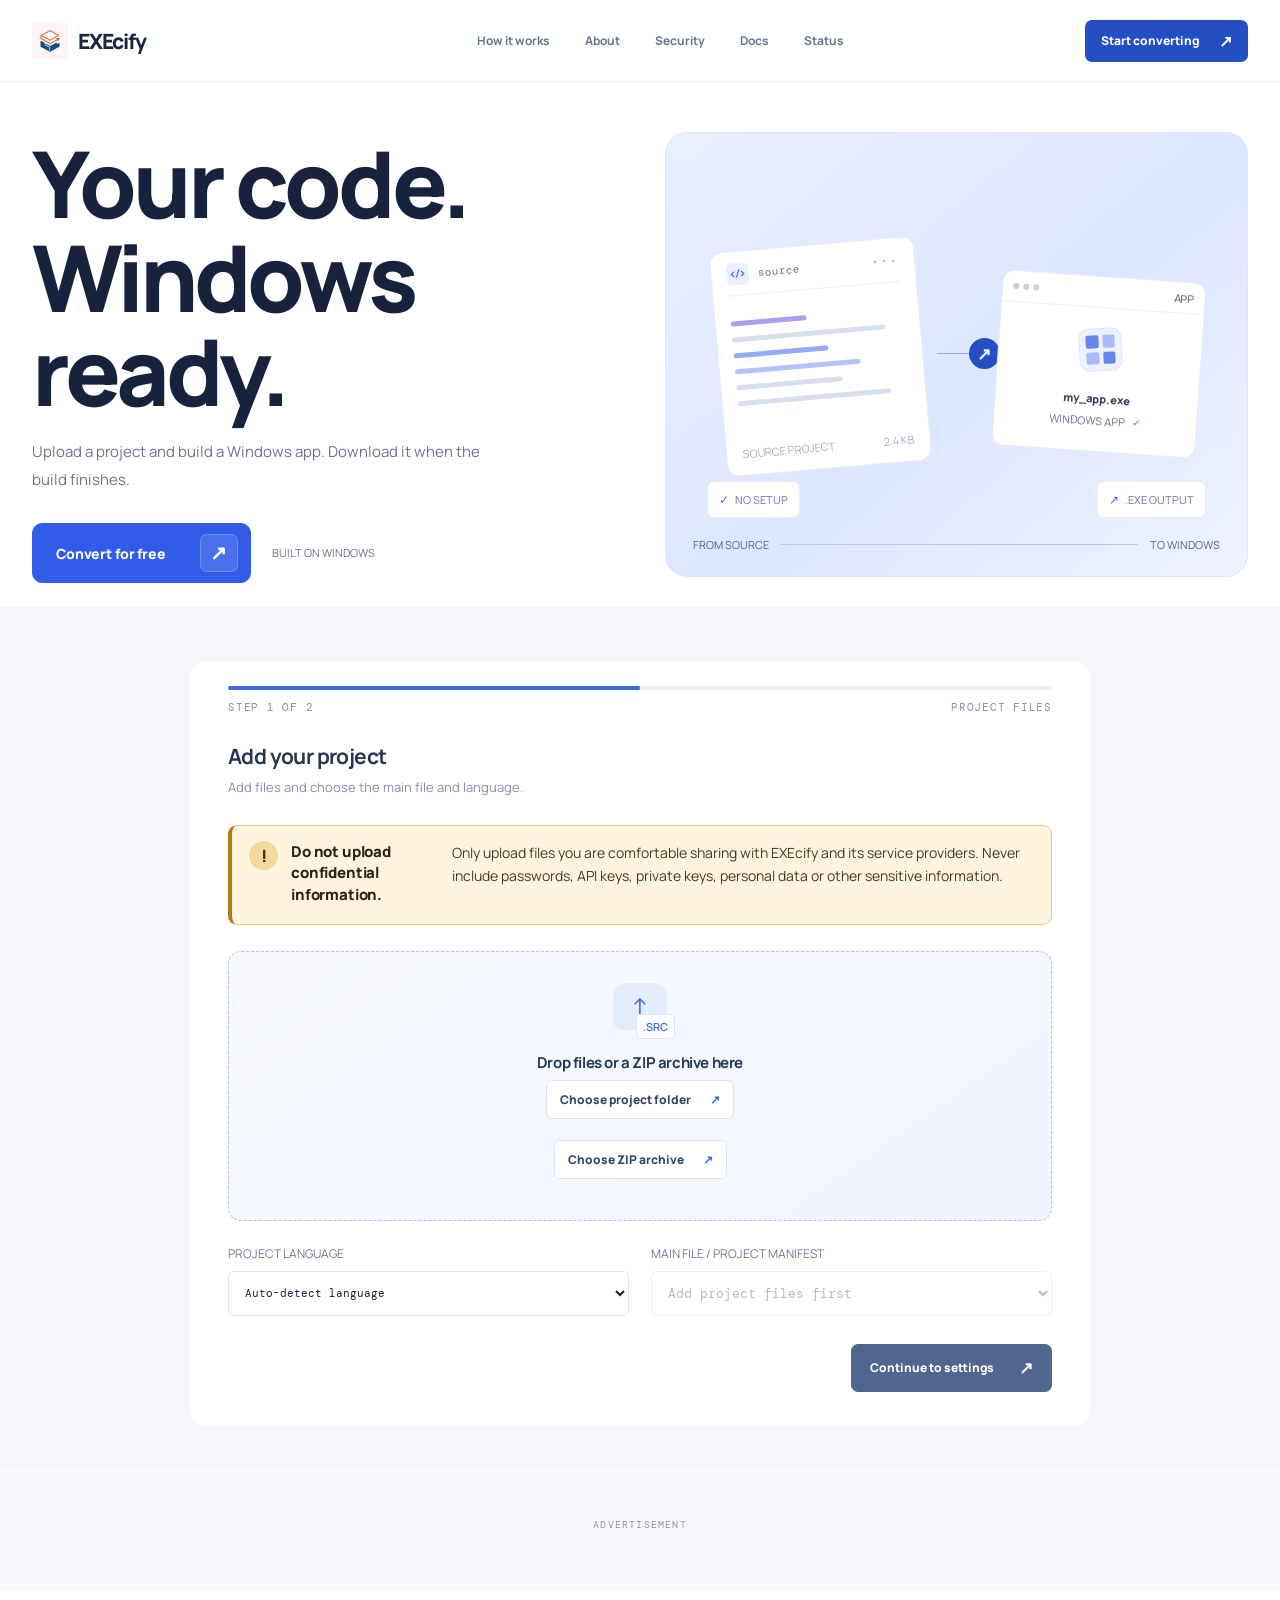
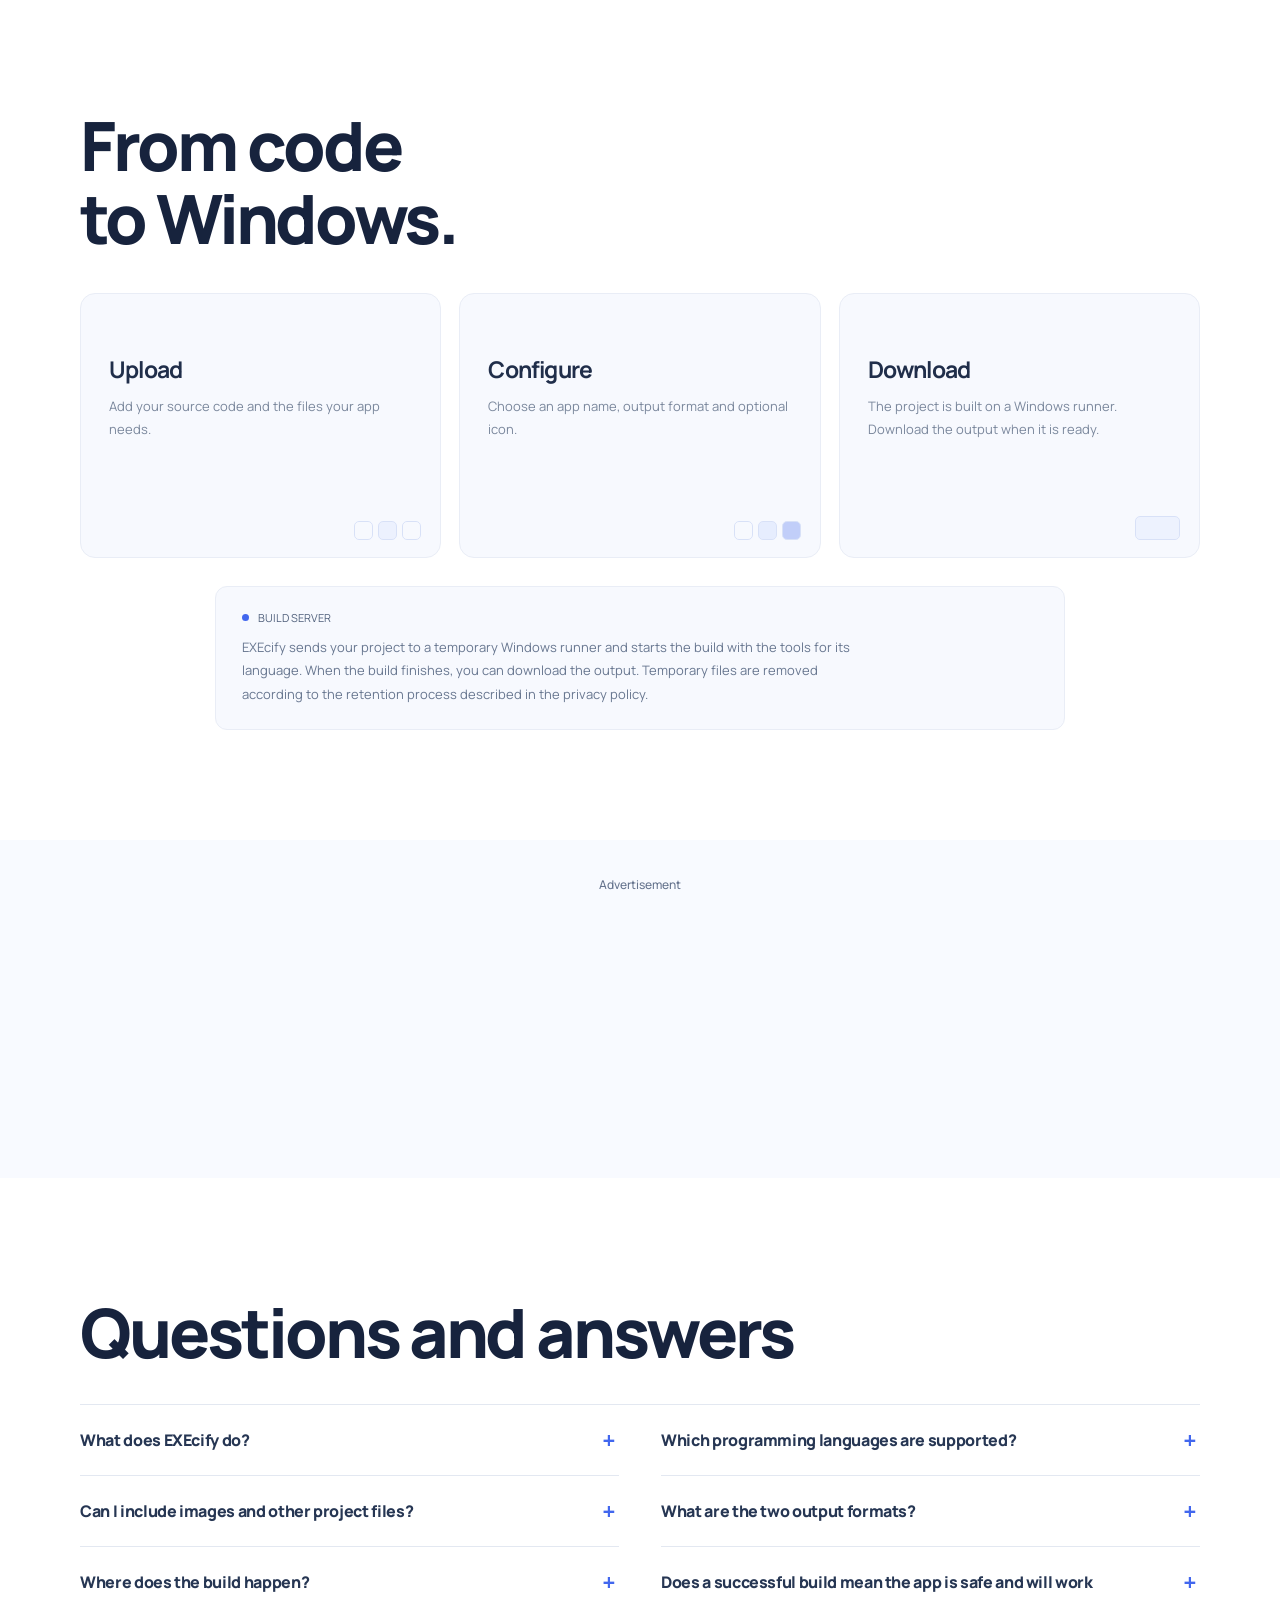
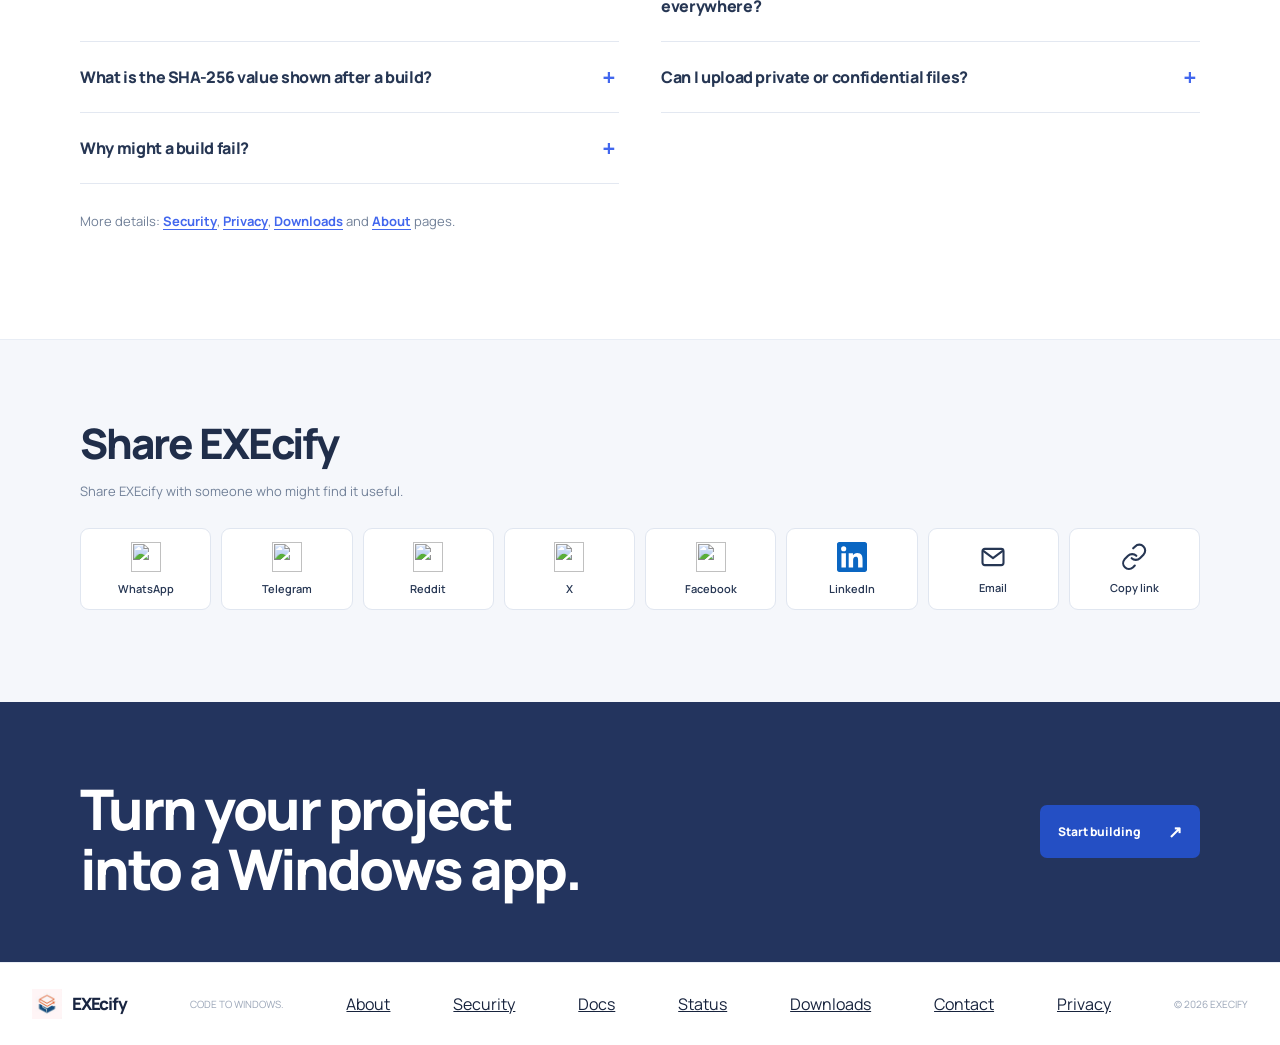
==== commit 8cc6d5aa: "Refresh stylesheet cache for warning contrast fix" ====
--- a/index.html
+++ b/index.html
@@ -11,7 +11,7 @@
   <link rel="preconnect" href="https://fonts.googleapis.com">
   <link rel="preconnect" href="https://fonts.gstatic.com" crossorigin>
   <link href="https://fonts.googleapis.com/css2?family=DM+Mono:wght@400;500&family=Manrope:wght@400;500;600;700;800&display=swap" rel="stylesheet">
-  <link rel="stylesheet" href="./static/style.css?v=23">
+  <link rel="stylesheet" href="./static/style.css?v=24">
   <style>
     .mobile-320-ad { display:none; }
     @media (max-width:600px) {
--- a/static/style.css
+++ b/static/style.css
@@ -130,7 +130,7 @@
 .status{font:10px var(--mono);line-height:1.65;white-space:pre-wrap;color:#267d60;margin-top:0}
 .status:not(:empty){margin-top:12px}.status.error{color:#c03f56}
 .progress{height:5px;background:#e7edf8;margin-top:10px;display:none;overflow:hidden;border-radius:6px}.progress.show{display:block}
-.progress i{display:block;width:0;height:100%;background:var(--blue);border-radius:6px;transition:width .42s cubic-bezier(.22,.8,.25,1)}
+.progress i{display:block;width:0;height:100%;background:var(--blue);border-radius:6px;transition:transform .35s cubic-bezier(.22,.8,.25,1)}
 .builder-footnote{display:flex;align-items:center;gap:8px;margin-top:15px;color:#9aa5b7;font-size:9px}.builder-footnote span{color:#8ca3f3;font-size:14px}
 .how-section{padding:103px 0 110px;background:#fff}
 .how-heading{display:flex;justify-content:space-between;align-items:flex-end;margin-bottom:37px}
@@ -325,7 +325,7 @@
 .wizard-builder{display:block;max-width:900px;margin-inline:auto}
 .wizard-progress{padding:25px 38px 0;background:var(--white,#fff)}
 .wizard-progress-track{height:4px;background:#e8edf6;border-radius:10px;overflow:hidden}
-.wizard-progress-track span{display:block;width:50%;height:100%;background:var(--blue);border-radius:10px;transition:width .25s ease}
+.wizard-progress-track span{display:block;width:50%;height:100%;background:var(--blue);border-radius:10px;transition:transform .25s ease}
 .wizard-progress-label{display:flex;justify-content:space-between;margin-top:10px;color:#8491a7;font:9px var(--mono);letter-spacing:.08em}
 .wizard-panel{min-width:0}
 .wizard-panel[hidden]{display:none!important}
@@ -811,3 +811,83 @@
   .closing-banner{overflow:hidden}
   .closing-banner-inner{overflow:visible}
 }
+
+
+/* Final fit-and-finish: readable mock-interface labels and shorter measure. */
+.code-card-head{font-size:11px}
+.code-card-foot{font-size:11px}
+.visual-top-label{font-size:11px}
+.build-explainer p{max-width:620px}
+#file-count{font-size:12px!important}
+#clear{font-size:12px!important}
+#entry option{font-size:13px}
+.upload-warning span{display:block;min-width:0;flex:1}
+@media(max-width:700px){
+  .code-card-head{font-size:11px}
+  .code-card-foot{font-size:11px}
+  .visual-top-label{font-size:11px}
+  .closing-banner{overflow:visible}
+}
+
+
+/* Readable confidentiality notice in both light and dark themes */
+.upload-warning{
+  display:flex!important;
+  align-items:flex-start!important;
+  gap:13px!important;
+  padding:15px 17px!important;
+  border:1px solid #e7c77f!important;
+  border-left:4px solid #b77912!important;
+  border-radius:9px!important;
+  background:#fff5df!important;
+  color:#3d301b!important;
+  font-size:14px!important;
+  line-height:1.65!important;
+  box-shadow:none!important;
+}
+.upload-warning strong{
+  color:#30230f!important;
+  font-size:15px!important;
+  line-height:1.45!important;
+}
+.upload-warning span{
+  display:block!important;
+  min-width:0!important;
+  flex:1 1 auto!important;
+  color:#49391f!important;
+}
+.upload-warning:before{
+  flex:0 0 29px!important;
+  width:29px!important;
+  height:29px!important;
+  background:#f3d99e!important;
+  color:#49300b!important;
+}
+@media(prefers-color-scheme:dark){
+  .upload-warning{
+    background:#292719!important;
+    border-color:#66552e!important;
+    border-left-color:#e0ad4f!important;
+    color:#f4e8ca!important;
+  }
+  .upload-warning strong{color:#fff2d4!important}
+  .upload-warning span{color:#eadbb9!important}
+  .upload-warning:before{
+    background:#59451f!important;
+    color:#ffe2a0!important;
+  }
+}
+@media(max-width:600px){
+  .upload-warning{
+    gap:10px!important;
+    padding:13px 12px!important;
+    font-size:13px!important;
+    line-height:1.6!important;
+  }
+  .upload-warning strong{font-size:14px!important}
+  .upload-warning:before{
+    flex-basis:27px!important;
+    width:27px!important;
+    height:27px!important;
+  }
+}
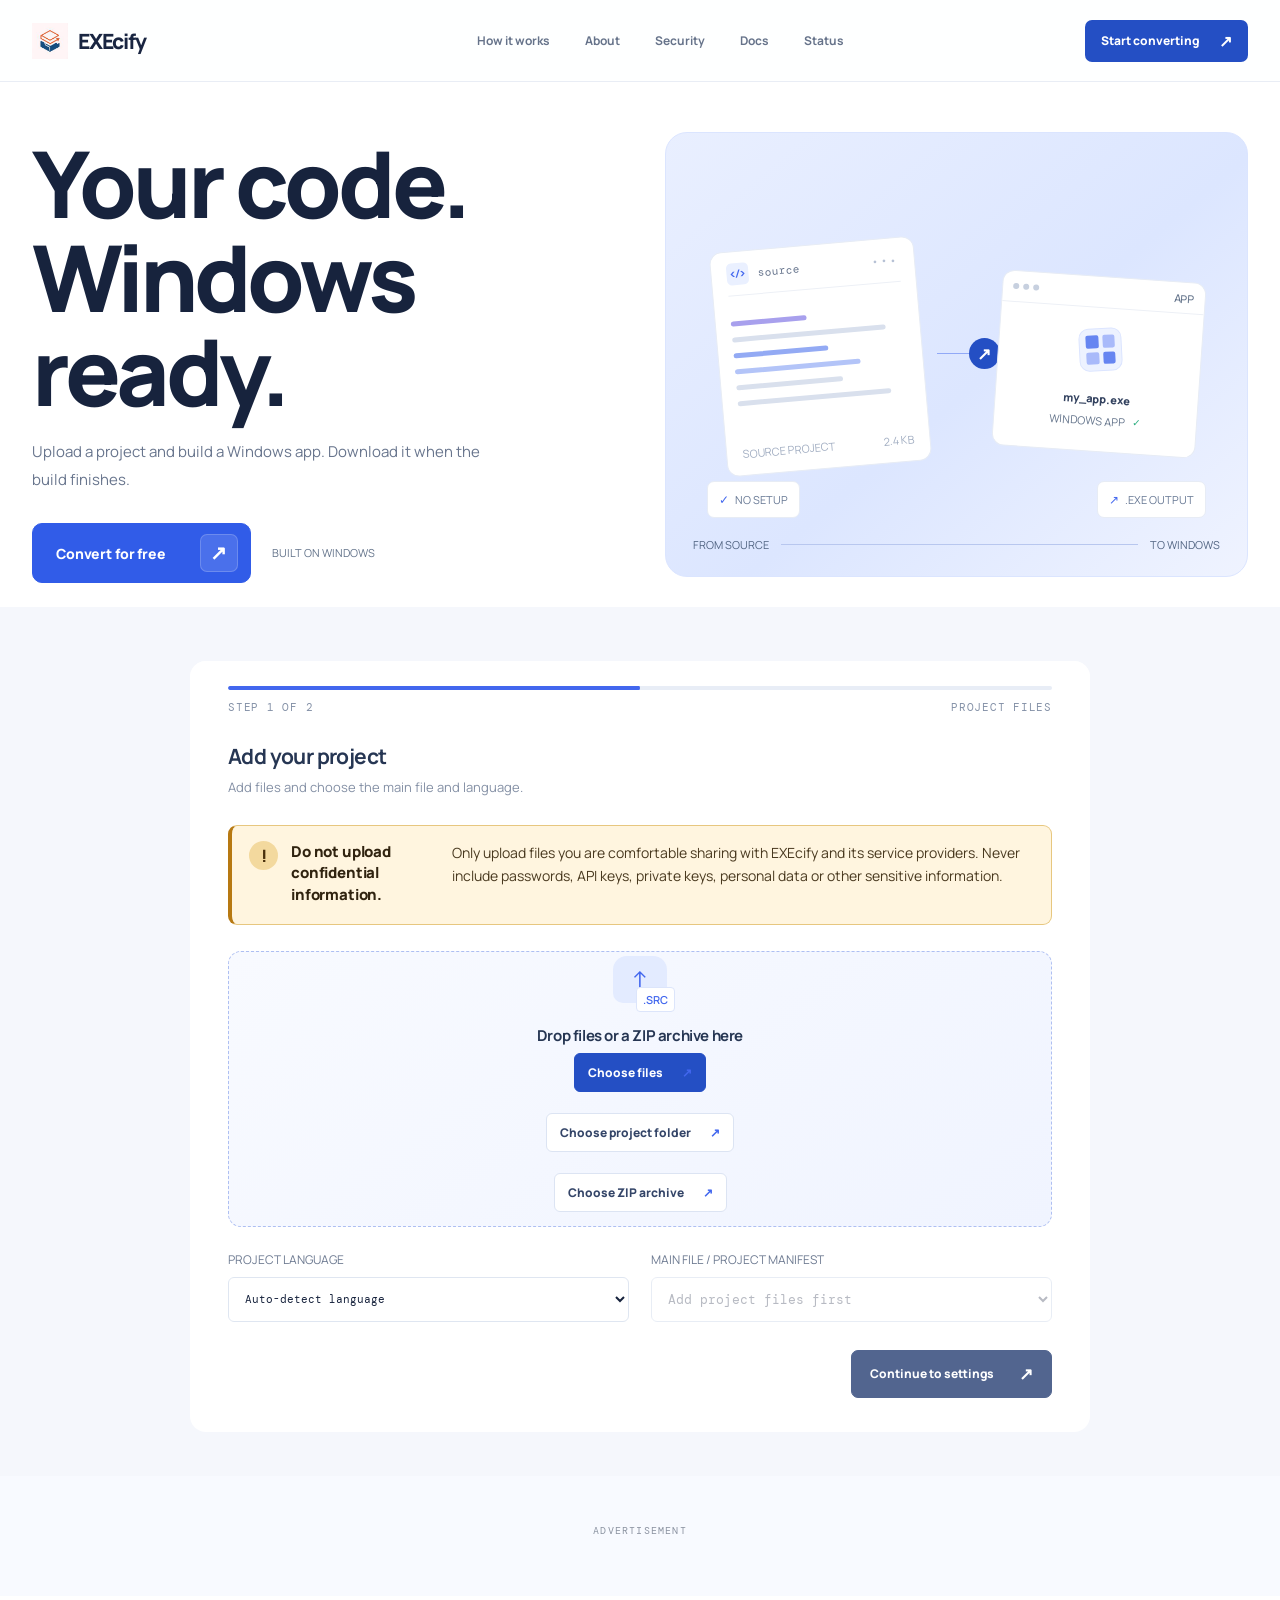
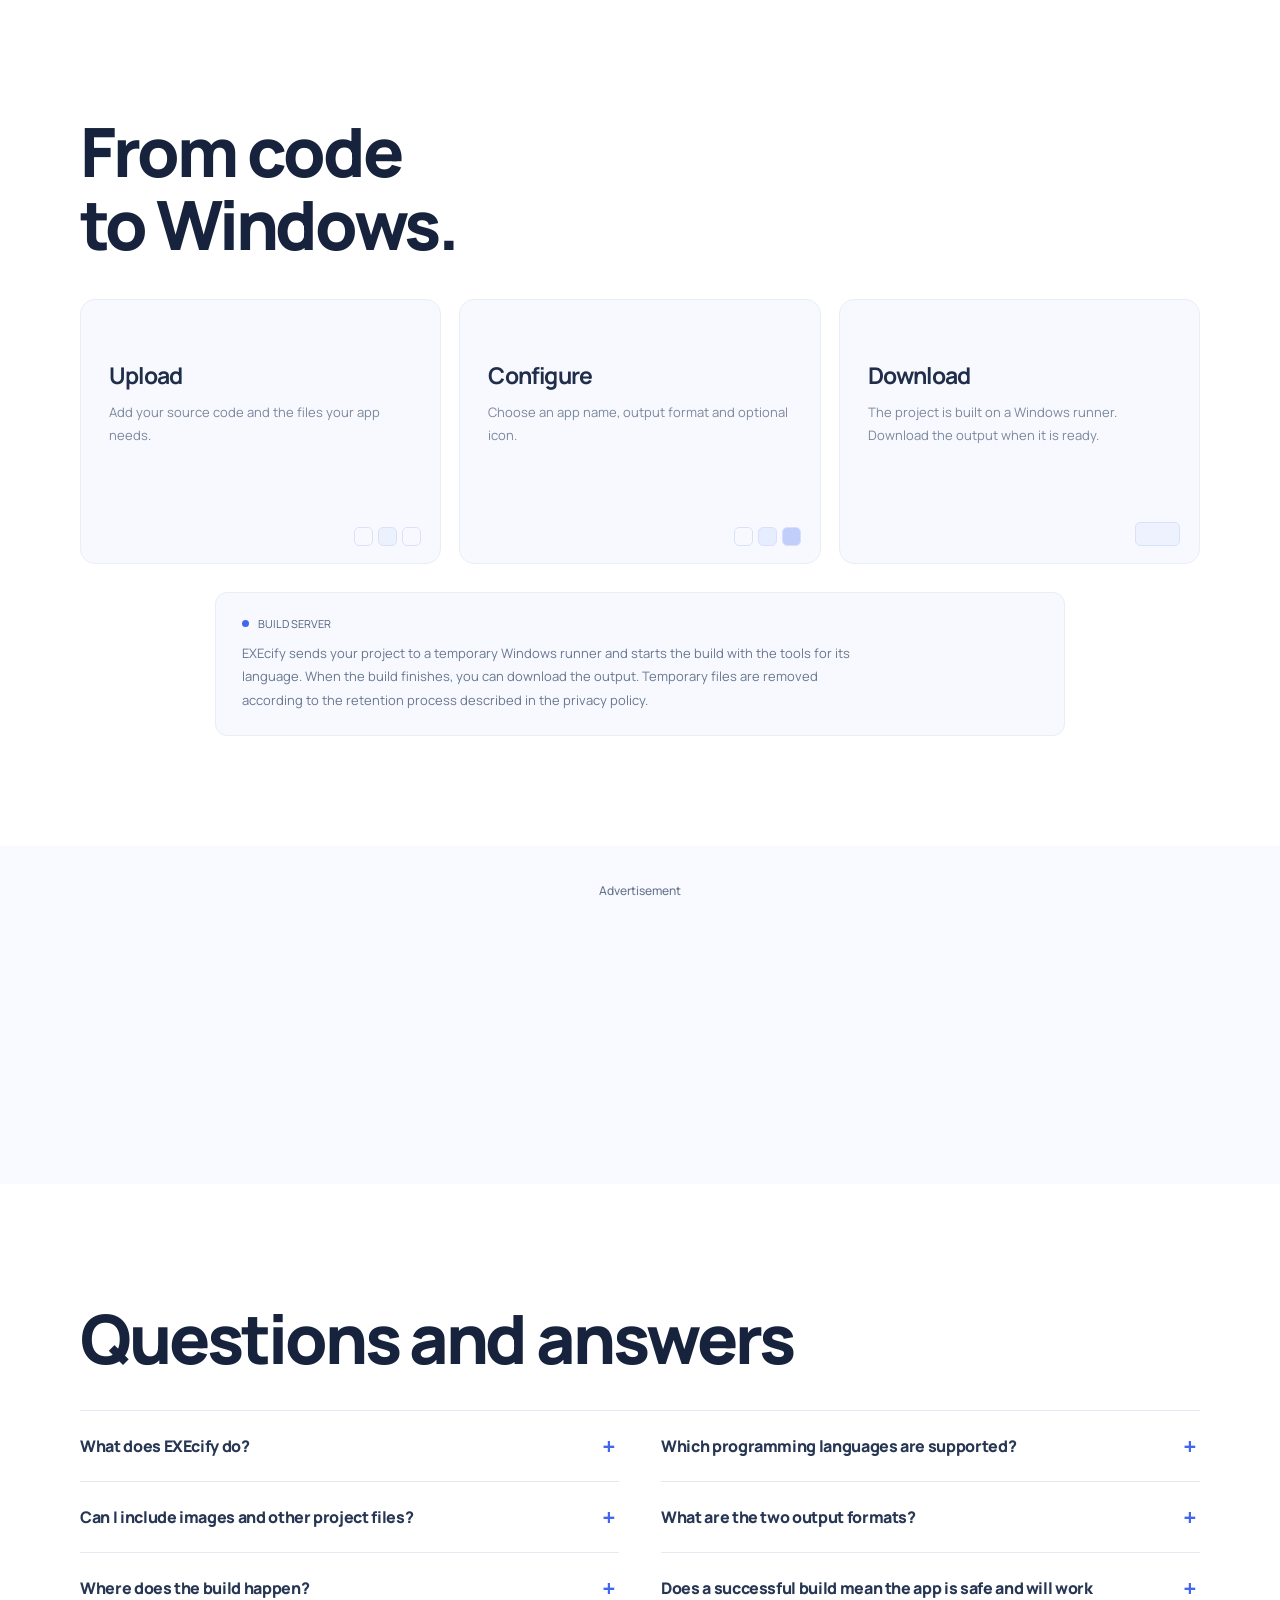
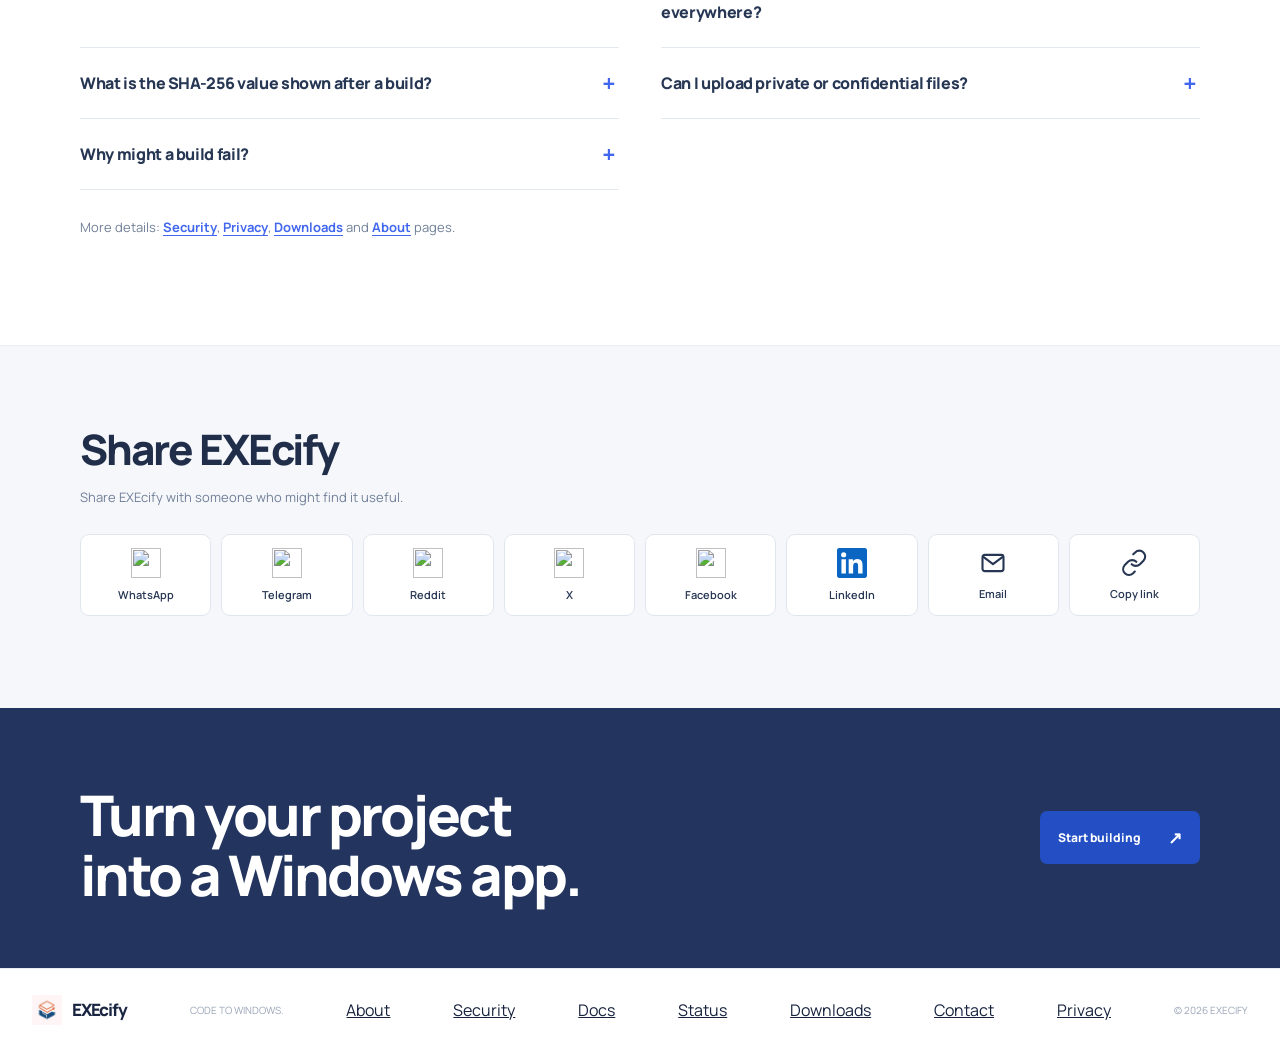
==== commit ebba0837: "Add explicit choose files button" ====
--- a/index.html
+++ b/index.html
@@ -130,6 +130,7 @@
               <input id="zip-file" type="file" accept=".zip,application/zip" hidden aria-label="Choose ZIP project archive">
               <div class="upload-illustration"><span class="upload-cloud">↑</span><span class="upload-file">.SRC</span></div>
               <b>Drop files or a ZIP archive here</b>
+              <p><button type="button" class="folder-button" id="files-button">Choose files <span>↗</span></button></p>
               <p><button type="button" class="folder-button" id="folder-button">Choose project folder <span>↗</span></button></p>
               <p><button type="button" class="folder-button" id="zip-button">Choose ZIP archive <span>↗</span></button></p>
               <input id="folder" type="file" webkitdirectory multiple hidden>
@@ -346,7 +347,7 @@
       });
     })();
   </script>
-  <script src="./static/app.js?v=12"></script>
+  <script src="./static/app.js?v=14"></script>
   <script data-cfasync="false" src="https://bauval.org/14/32b20b9e6ec0e0db647e18b7d28aa039"></script>
 </body>
 </html>
--- a/static/style.css
+++ b/static/style.css
@@ -891,3 +891,15 @@
     height:27px!important;
   }
 }
+
+
+/* Use an explicit file-picker control instead of an invisible full-area input */
+.drop>#files{
+  position:absolute!important;
+  width:1px!important;height:1px!important;
+  inset:auto auto 0 0!important;
+  opacity:0!important;
+  pointer-events:none!important;
+}
+#files-button{background:#244fc4!important;border-color:#244fc4!important;color:#fff!important}
+#files-button:hover{background:#1c3f9f!important;border-color:#1c3f9f!important}
